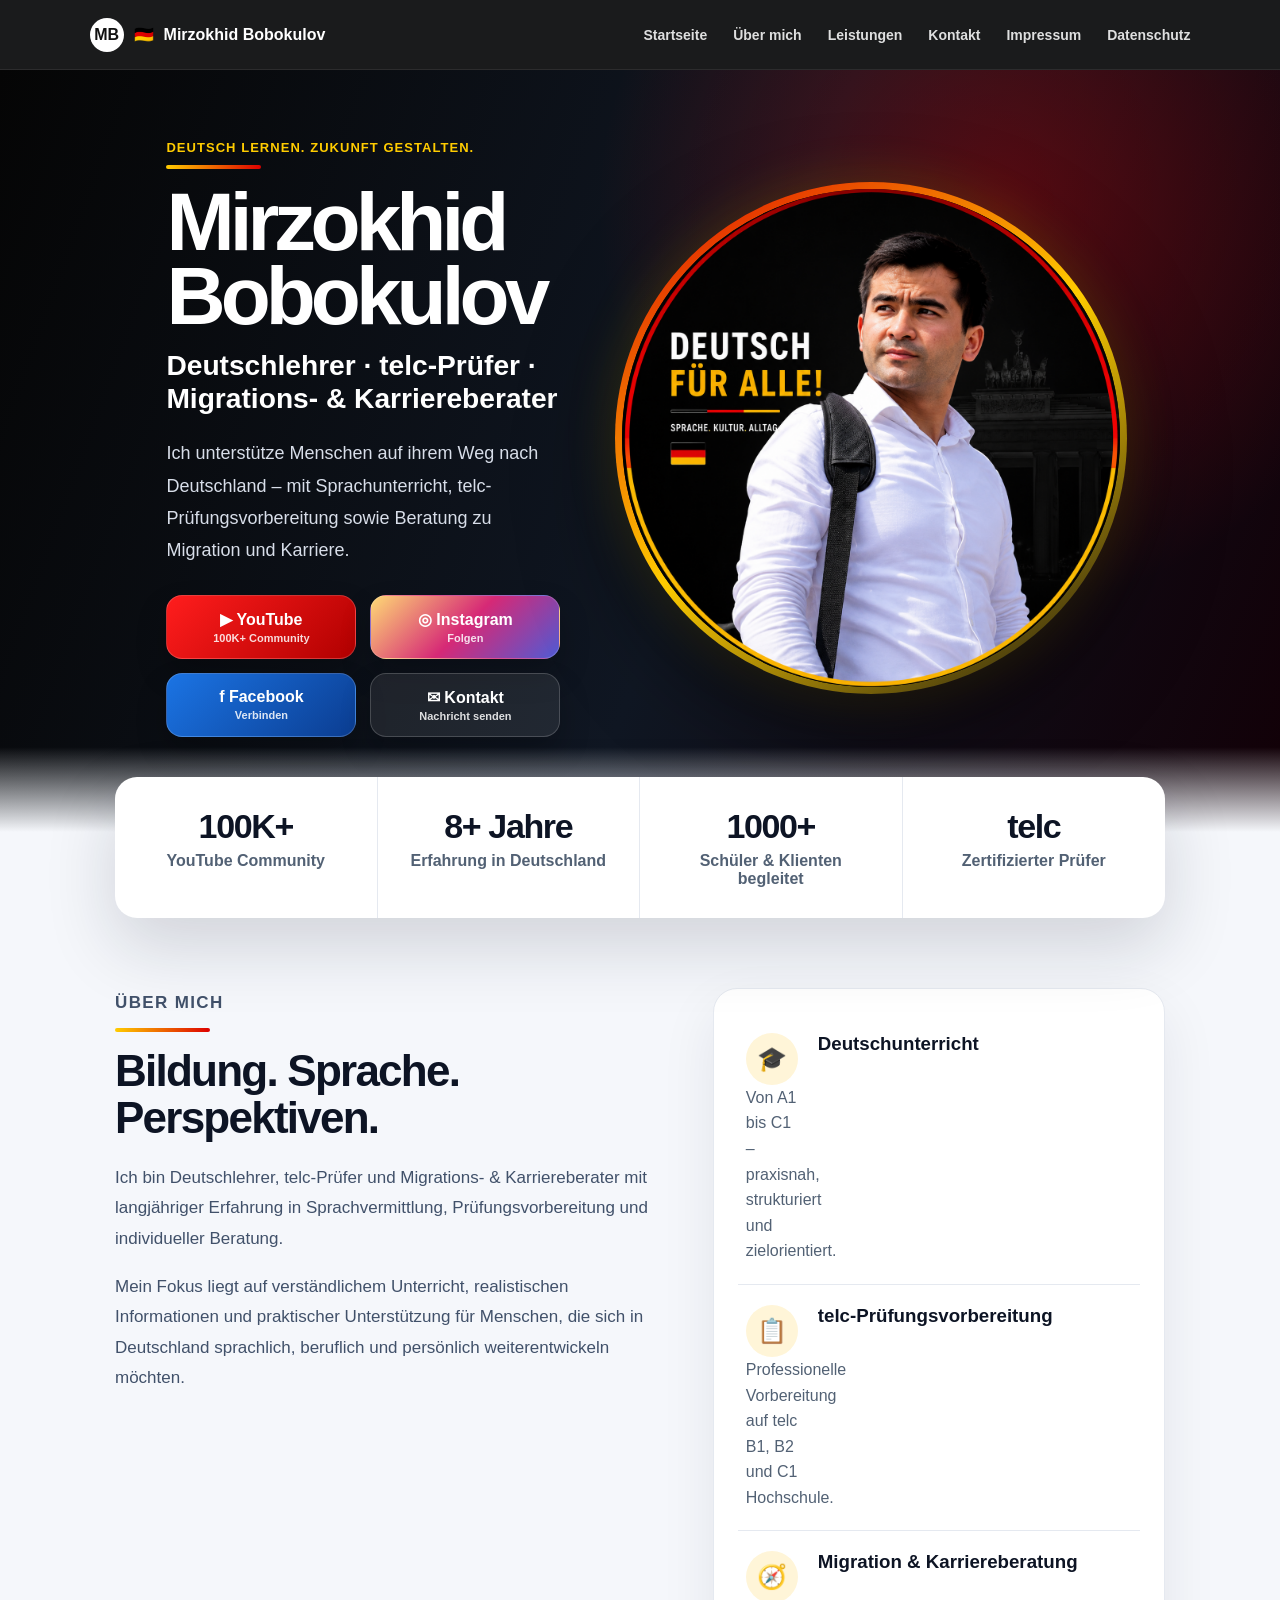
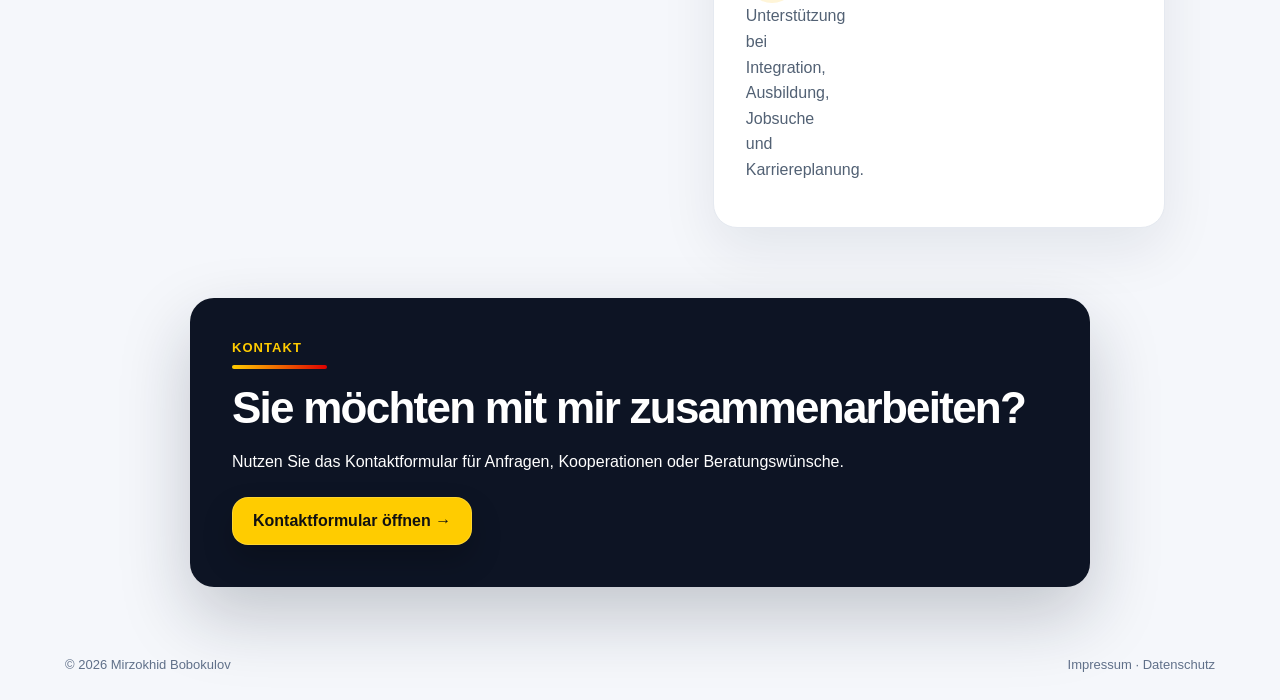
==== index.html @ 1d3a0fb0 "Add files via upload" ====
<!doctype html>
<html lang="de">
<head>
  <meta charset="utf-8" />
  <meta name="viewport" content="width=device-width, initial-scale=1" />
  <title>Mirzokhid Bobokulov – Deutschlehrer & telc-Prüfer</title>
  <meta name="description" content="Offizielle Website von Mirzokhid Bobokulov – Deutschlehrer, telc-Prüfer sowie Migrations- und Karriereberater in Deutschland." />
  <link rel="stylesheet" href="style.css" />
</head>
<body>
<header class="topbar">
  <a class="brand" href="index.html"><span class="logo">MB</span><span>🇩🇪</span><strong>Mirzokhid Bobokulov</strong></a>
  <nav>
    <a href="#start">Startseite</a>
    <a href="#ueber">Über mich</a>
    <a href="#leistungen">Leistungen</a>
    <a href="kontakt.html">Kontakt</a>
    <a href="impressum.html">Impressum</a>
    <a href="datenschutz.html">Datenschutz</a>
  </nav>
</header>

<main id="start">
  <section class="hero">
    <div class="hero-content">
      <p class="eyebrow">Deutsch lernen. Zukunft gestalten.</p>
      <h1>Mirzokhid<br>Bobokulov</h1>
      <h2>Deutschlehrer · telc-Prüfer · Migrations- & Karriereberater</h2>
      <p class="lead">Ich unterstütze Menschen auf ihrem Weg nach Deutschland – mit Sprachunterricht, telc-Prüfungsvorbereitung sowie Beratung zu Migration und Karriere.</p>
      <div class="buttons">
        <a class="btn youtube" href="https://www.youtube.com/@mirzo_in_germany" target="_blank" rel="noopener">▶ YouTube <small>100K+ Community</small></a>
        <a class="btn instagram" href="https://www.instagram.com/mirzokhid.bobokulov/" target="_blank" rel="noopener">◎ Instagram <small>Folgen</small></a>
        <a class="btn facebook" href="https://www.facebook.com/profile.php?id=100007297997947" target="_blank" rel="noopener">f Facebook <small>Verbinden</small></a>
        <a class="btn contact" href="kontakt.html">✉ Kontakt <small>Nachricht senden</small></a>
      </div>
    </div>
    <div class="hero-visual" aria-label="Profilbild von Mirzokhid Bobokulov">
      <img src="profile.png" alt="Mirzokhid Bobokulov" />
    </div>
  </section>

  <section class="stats" aria-label="Kennzahlen">
    <div><strong>100K+</strong><span>YouTube Community</span></div>
    <div><strong>8+ Jahre</strong><span>Erfahrung in Deutschland</span></div>
    <div><strong>1000+</strong><span>Schüler & Klienten begleitet</span></div>
    <div><strong>telc</strong><span>Zertifizierter Prüfer</span></div>
  </section>

  <section class="content-grid" id="ueber">
    <div class="section-text">
      <p class="eyebrow light">Über mich</p>
      <h2>Bildung. Sprache. Perspektiven.</h2>
      <p>Ich bin Deutschlehrer, telc-Prüfer und Migrations- & Karriereberater mit langjähriger Erfahrung in Sprachvermittlung, Prüfungsvorbereitung und individueller Beratung.</p>
      <p>Mein Fokus liegt auf verständlichem Unterricht, realistischen Informationen und praktischer Unterstützung für Menschen, die sich in Deutschland sprachlich, beruflich und persönlich weiterentwickeln möchten.</p>
    </div>
    <div class="cards" id="leistungen">
      <article class="card"><span>🎓</span><h3>Deutschunterricht</h3><p>Von A1 bis C1 – praxisnah, strukturiert und zielorientiert.</p></article>
      <article class="card"><span>📋</span><h3>telc-Prüfungsvorbereitung</h3><p>Professionelle Vorbereitung auf telc B1, B2 und C1 Hochschule.</p></article>
      <article class="card"><span>🧭</span><h3>Migration & Karriereberatung</h3><p>Unterstützung bei Integration, Ausbildung, Jobsuche und Karriereplanung.</p></article>
    </div>
  </section>

  <section class="cta">
    <p class="eyebrow">Kontakt</p>
    <h2>Sie möchten mit mir zusammenarbeiten?</h2>
    <p>Nutzen Sie das Kontaktformular für Anfragen, Kooperationen oder Beratungswünsche.</p>
    <a class="btn gold" href="kontakt.html">Kontaktformular öffnen →</a>
  </section>
</main>

<footer>
  <span>© 2026 Mirzokhid Bobokulov</span>
  <span><a href="impressum.html">Impressum</a> · <a href="datenschutz.html">Datenschutz</a></span>
</footer>
</body>
</html>
---- style.css ----
:root{--dark:#070809;--ink:#0d1424;--muted:#607089;--white:#fff;--gold:#ffcc00;--red:#dd0000;--blue:#1458d4;--card:#ffffff;--line:#e5e9f0}*{box-sizing:border-box}html{scroll-behavior:smooth}body{margin:0;font-family:Inter,Arial,Helvetica,sans-serif;background:#f5f7fb;color:var(--ink)}a{text-decoration:none;color:inherit}.topbar{position:sticky;top:0;z-index:20;height:70px;background:rgba(7,8,9,.92);backdrop-filter:blur(14px);border-bottom:1px solid rgba(255,255,255,.08);display:flex;align-items:center;justify-content:space-between;padding:0 7vw;color:#fff}.brand{display:flex;align-items:center;gap:10px}.logo{width:34px;height:34px;border-radius:50%;display:grid;place-items:center;background:#fff;color:#111;font-weight:900}nav{display:flex;gap:26px;font-size:14px;font-weight:700}nav a{opacity:.86}nav a:hover{color:var(--gold);opacity:1}.hero{min-height:650px;display:grid;grid-template-columns:1fr 1fr;align-items:center;gap:55px;padding:70px 13vw 95px;color:#fff;background:radial-gradient(circle at 78% 18%,rgba(221,0,0,.35),transparent 34%),linear-gradient(110deg,#050505 0%,#101723 55%,#120007 100%);position:relative;overflow:hidden}.hero:after{content:"";position:absolute;inset:auto 0 0 0;height:85px;background:linear-gradient(to bottom,transparent,rgba(245,247,251,1));pointer-events:none}.eyebrow{color:var(--gold);text-transform:uppercase;font-weight:900;letter-spacing:.08em;font-size:13px;margin:0 0 16px}.eyebrow:after{content:"";display:block;width:95px;height:4px;background:linear-gradient(90deg,var(--gold),var(--red));border-radius:4px;margin-top:10px}.hero h1{font-size:clamp(48px,6.4vw,96px);line-height:.9;margin:0 0 18px;letter-spacing:-.06em}.hero h2{font-size:clamp(22px,2.2vw,34px);line-height:1.15;margin:0 0 22px}.lead{font-size:18px;line-height:1.8;color:#d8dee9;max-width:720px}.buttons{display:grid;grid-template-columns:repeat(2,minmax(190px,1fr));gap:14px;margin-top:28px;max-width:650px}.btn{display:flex;flex-direction:column;gap:3px;align-items:center;justify-content:center;min-height:64px;border-radius:16px;font-weight:900;color:#fff;border:1px solid rgba(255,255,255,.18);box-shadow:0 15px 30px rgba(0,0,0,.22);transition:.25s}.btn small{font-size:11px;font-weight:700;opacity:.85}.btn:hover{transform:translateY(-3px)}.youtube{background:linear-gradient(135deg,#ff1d1d,#b10000)}.instagram{background:linear-gradient(135deg,#feda75,#d62976,#4f5bd5)}.facebook{background:linear-gradient(135deg,#1b74e4,#0b3d91)}.contact{background:rgba(255,255,255,.08)}.hero-visual{display:flex;justify-content:center}.hero-visual img{width:min(520px,40vw);aspect-ratio:1/1;object-fit:cover;border-radius:50%;border:7px solid transparent;background:linear-gradient(#111,#111) padding-box,linear-gradient(145deg,#dd0000,#ffcc00,#111) border-box;box-shadow:0 35px 90px rgba(0,0,0,.5),0 0 50px rgba(255,204,0,.2);transition:.35s}.hero-visual img:hover{transform:scale(1.025)}.stats{width:min(1050px,86vw);margin:-55px auto 70px;background:#fff;border-radius:22px;box-shadow:0 28px 70px rgba(18,27,45,.16);display:grid;grid-template-columns:repeat(4,1fr);position:relative;z-index:3;overflow:hidden}.stats div{padding:30px;text-align:center;border-right:1px solid var(--line)}.stats div:last-child{border-right:0}.stats strong{display:block;font-size:34px;letter-spacing:-.04em}.stats span{display:block;color:#526174;font-weight:700;margin-top:6px}.content-grid{width:min(1050px,86vw);margin:0 auto 70px;display:grid;grid-template-columns:1.1fr .9fr;gap:45px;align-items:start}.section-text h2,.cta h2{font-size:44px;line-height:1.05;letter-spacing:-.04em;margin:0 0 22px}.section-text p{font-size:17px;line-height:1.8;color:#41516a}.light{color:#d69a00}.cards{background:#fff;border:1px solid var(--line);border-radius:24px;padding:24px;box-shadow:0 22px 55px rgba(18,27,45,.08)}.card{display:grid;grid-template-columns:54px 1fr;column-gap:18px;padding:20px 8px;border-bottom:1px solid var(--line)}.card:last-child{border-bottom:0}.card span{width:52px;height:52px;background:#fff5d8;border-radius:50%;display:grid;place-items:center;font-size:24px}.card h3{margin:0 0 8px}.card p{margin:0;color:#526174;line-height:1.6}.cta{width:min(900px,86vw);margin:0 auto 70px;background:#0d1424;color:#fff;border-radius:24px;padding:42px;box-shadow:0 30px 70px rgba(18,27,45,.22)}.gold{display:inline-flex;width:max-content;background:var(--gold);color:#111;padding:14px 20px;min-height:auto;margin-top:10px}footer{width:min(1150px,90vw);margin:60px auto 28px;display:flex;justify-content:space-between;color:#607089;font-size:13px}.page{width:min(850px,90vw);margin:55px auto;background:#fff;border-radius:22px;padding:44px;box-shadow:0 22px 60px rgba(18,27,45,.09);line-height:1.75}.page h1{font-size:44px;letter-spacing:-.04em;margin-top:0}.page h2{margin-top:34px}.page a{color:#0d4edb;font-weight:700}.form label{display:block;font-weight:900;margin:18px 0 8px}.form input,.form textarea{width:100%;border:1px solid var(--line);border-radius:14px;padding:16px;font:inherit}.form textarea{min-height:180px}.form button{margin-top:18px;border:0;border-radius:14px;padding:16px 22px;background:#0d1424;color:#fff;font-weight:900;cursor:pointer}@media(max-width:900px){.topbar{height:auto;min-height:70px;align-items:flex-start;gap:14px;flex-direction:column;padding:18px 6vw}nav{flex-wrap:wrap;gap:14px}.hero{grid-template-columns:1fr;text-align:center;padding:50px 6vw 95px}.eyebrow:after{margin-left:auto;margin-right:auto}.lead{margin:auto}.buttons{grid-template-columns:1fr;max-width:420px;margin-left:auto;margin-right:auto}.hero-visual img{width:min(420px,82vw)}.stats{grid-template-columns:1fr 1fr}.content-grid{grid-template-columns:1fr}.section-text h2,.cta h2{font-size:34px}footer{flex-direction:column;gap:12px;text-align:center}}@media(max-width:520px){.stats{grid-template-columns:1fr}.stats div{border-right:0;border-bottom:1px solid var(--line)}.page{padding:28px}.hero h1{font-size:46px}}
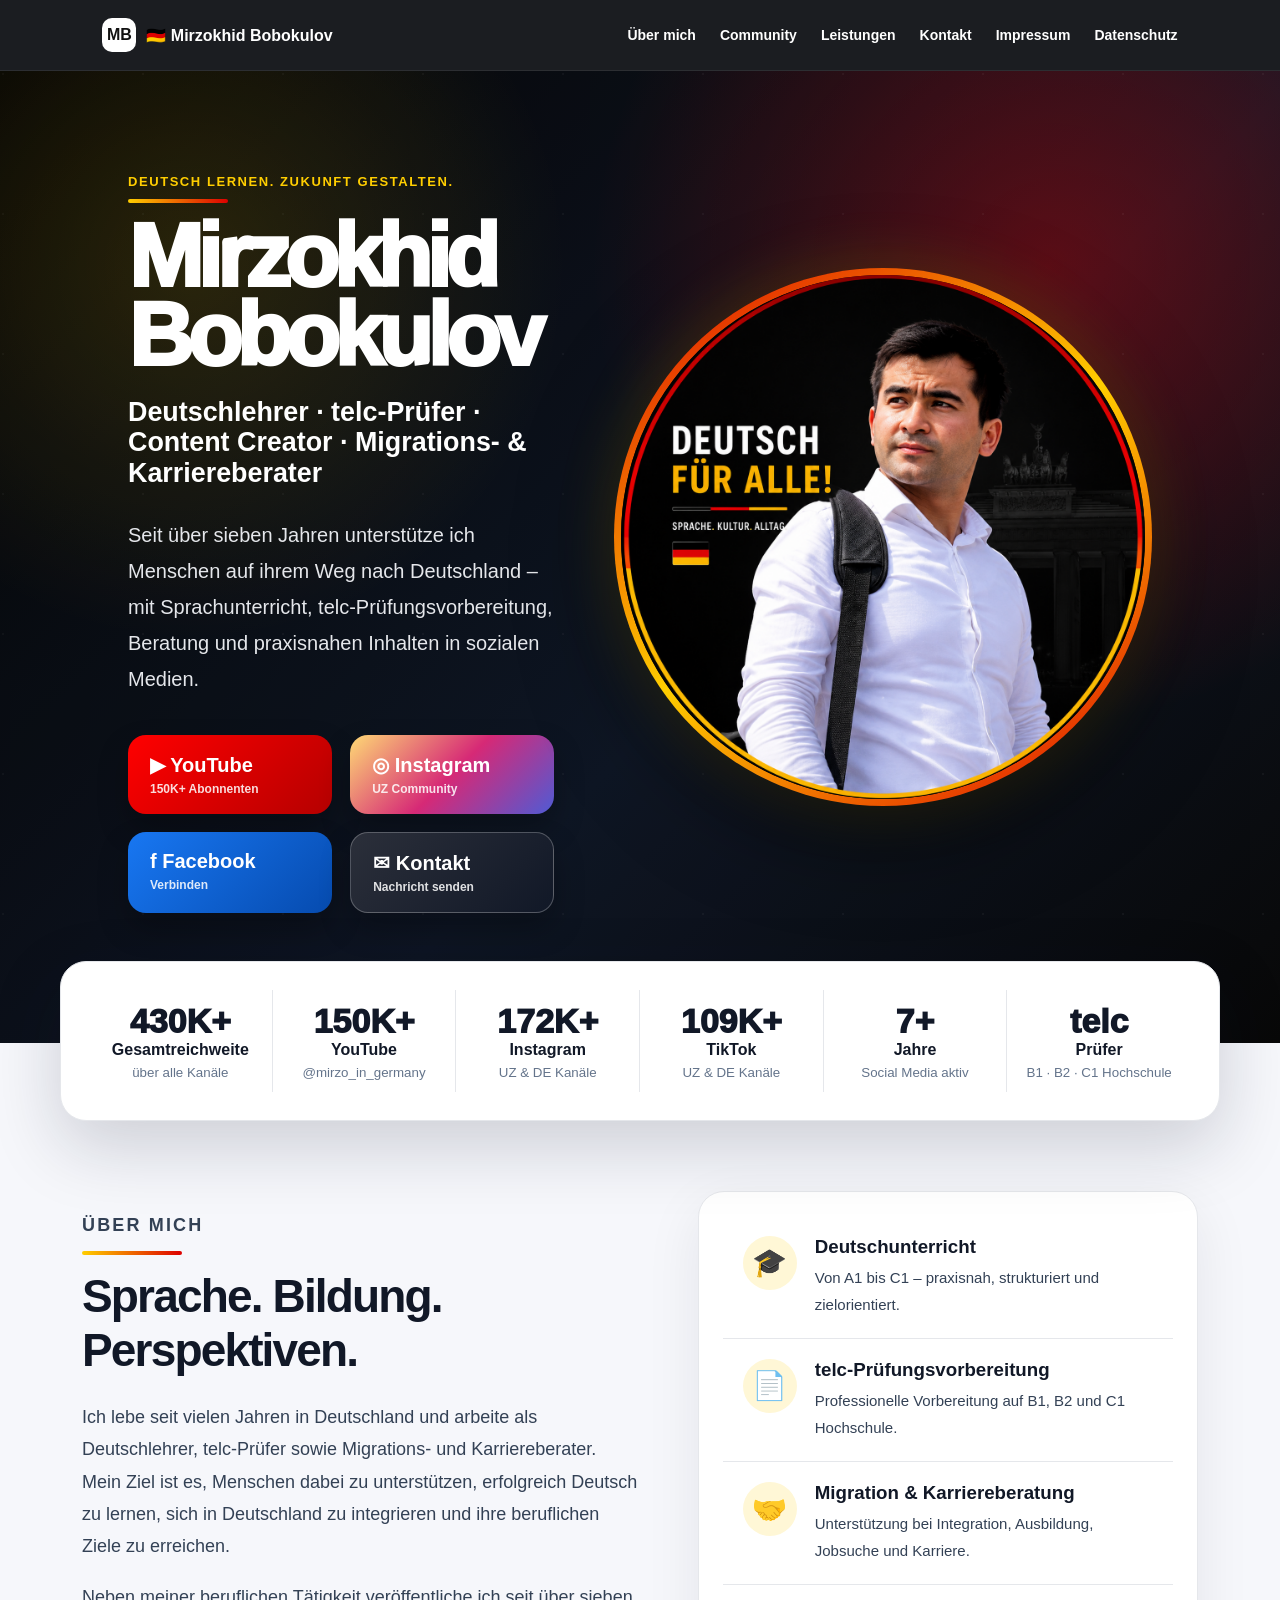
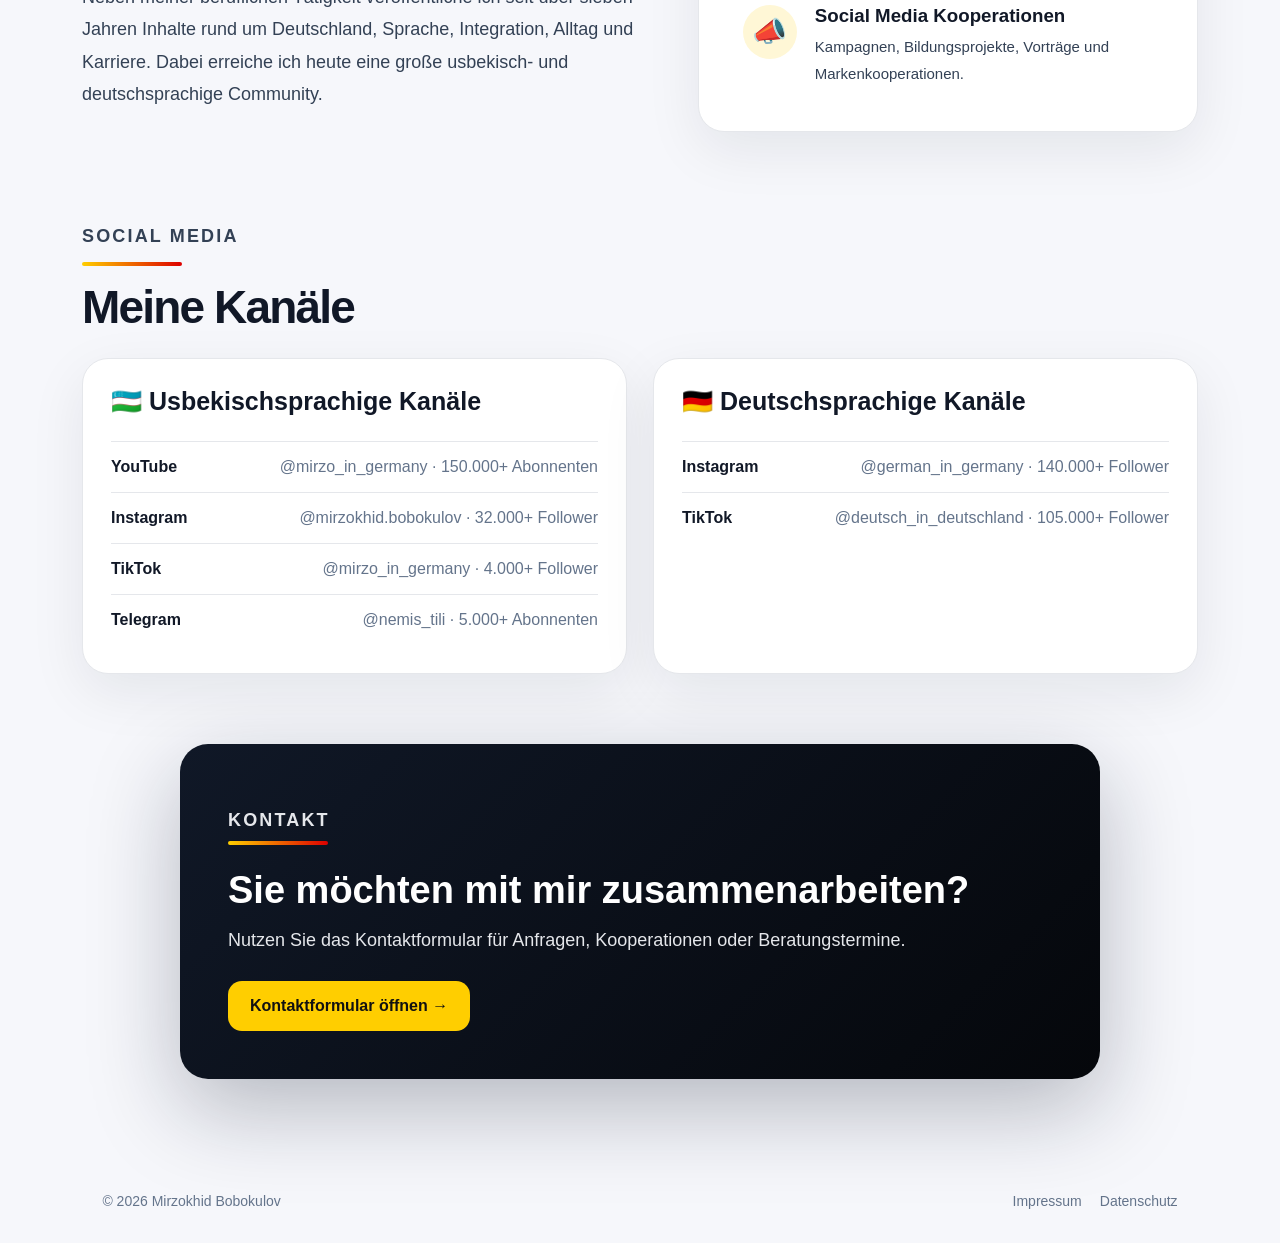
==== commit a2a1b761: "Add files via upload" ====
--- a/index.html
+++ b/index.html
@@ -1,76 +1,98 @@
-<!doctype html>
+<!DOCTYPE html>
 <html lang="de">
 <head>
-  <meta charset="utf-8" />
-  <meta name="viewport" content="width=device-width, initial-scale=1" />
-  <title>Mirzokhid Bobokulov – Deutschlehrer & telc-Prüfer</title>
-  <meta name="description" content="Offizielle Website von Mirzokhid Bobokulov – Deutschlehrer, telc-Prüfer sowie Migrations- und Karriereberater in Deutschland." />
+  <meta charset="UTF-8" />
+  <meta name="viewport" content="width=device-width, initial-scale=1.0" />
+  <meta name="description" content="Offizielle Website von Mirzokhid Bobokulov – Deutschlehrer, telc-Prüfer, Content Creator sowie Migrations- und Karriereberater in Deutschland." />
+  <title>Mirzokhid Bobokulov – Offizielle Website</title>
   <link rel="stylesheet" href="style.css" />
 </head>
 <body>
-<header class="topbar">
-  <a class="brand" href="index.html"><span class="logo">MB</span><span>🇩🇪</span><strong>Mirzokhid Bobokulov</strong></a>
-  <nav>
-    <a href="#start">Startseite</a>
-    <a href="#ueber">Über mich</a>
-    <a href="#leistungen">Leistungen</a>
-    <a href="kontakt.html">Kontakt</a>
-    <a href="impressum.html">Impressum</a>
-    <a href="datenschutz.html">Datenschutz</a>
-  </nav>
-</header>
+  <header class="site-header">
+    <a href="index.html" class="brand"><span class="logo">MB</span><span>🇩🇪 Mirzokhid Bobokulov</span></a>
+    <nav>
+      <a href="#ueber-mich">Über mich</a>
+      <a href="#community">Community</a>
+      <a href="#leistungen">Leistungen</a>
+      <a href="kontakt.html">Kontakt</a>
+      <a href="impressum.html">Impressum</a>
+      <a href="datenschutz.html">Datenschutz</a>
+    </nav>
+  </header>
 
-<main id="start">
-  <section class="hero">
-    <div class="hero-content">
-      <p class="eyebrow">Deutsch lernen. Zukunft gestalten.</p>
-      <h1>Mirzokhid<br>Bobokulov</h1>
-      <h2>Deutschlehrer · telc-Prüfer · Migrations- & Karriereberater</h2>
-      <p class="lead">Ich unterstütze Menschen auf ihrem Weg nach Deutschland – mit Sprachunterricht, telc-Prüfungsvorbereitung sowie Beratung zu Migration und Karriere.</p>
-      <div class="buttons">
-        <a class="btn youtube" href="https://www.youtube.com/@mirzo_in_germany" target="_blank" rel="noopener">▶ YouTube <small>100K+ Community</small></a>
-        <a class="btn instagram" href="https://www.instagram.com/mirzokhid.bobokulov/" target="_blank" rel="noopener">◎ Instagram <small>Folgen</small></a>
-        <a class="btn facebook" href="https://www.facebook.com/profile.php?id=100007297997947" target="_blank" rel="noopener">f Facebook <small>Verbinden</small></a>
-        <a class="btn contact" href="kontakt.html">✉ Kontakt <small>Nachricht senden</small></a>
+  <main>
+    <section class="hero">
+      <div class="hero-content">
+        <p class="eyebrow">Deutsch lernen. Zukunft gestalten.</p>
+        <h1>Mirzokhid<br>Bobokulov</h1>
+        <h2>Deutschlehrer · telc-Prüfer · Content Creator · Migrations- & Karriereberater</h2>
+        <p class="lead">Seit über sieben Jahren unterstütze ich Menschen auf ihrem Weg nach Deutschland – mit Sprachunterricht, telc-Prüfungsvorbereitung, Beratung und praxisnahen Inhalten in sozialen Medien.</p>
+        <div class="hero-actions">
+          <a class="btn youtube" href="https://www.youtube.com/@mirzo_in_germany" target="_blank" rel="noopener">▶ YouTube <small>150K+ Abonnenten</small></a>
+          <a class="btn instagram" href="https://www.instagram.com/mirzokhid.bobokulov/" target="_blank" rel="noopener">◎ Instagram <small>UZ Community</small></a>
+          <a class="btn facebook" href="https://www.facebook.com/profile.php?id=100007297997947" target="_blank" rel="noopener">f Facebook <small>Verbinden</small></a>
+          <a class="btn contact" href="kontakt.html">✉ Kontakt <small>Nachricht senden</small></a>
+        </div>
       </div>
-    </div>
-    <div class="hero-visual" aria-label="Profilbild von Mirzokhid Bobokulov">
-      <img src="profile.png" alt="Mirzokhid Bobokulov" />
-    </div>
-  </section>
+      <div class="hero-image-wrap">
+        <img src="profile.png" alt="Mirzokhid Bobokulov" class="hero-image" />
+      </div>
+    </section>
 
-  <section class="stats" aria-label="Kennzahlen">
-    <div><strong>100K+</strong><span>YouTube Community</span></div>
-    <div><strong>8+ Jahre</strong><span>Erfahrung in Deutschland</span></div>
-    <div><strong>1000+</strong><span>Schüler & Klienten begleitet</span></div>
-    <div><strong>telc</strong><span>Zertifizierter Prüfer</span></div>
-  </section>
+    <section class="stats" id="community">
+      <div class="stat"><strong>430K+</strong><span>Gesamtreichweite</span><small>über alle Kanäle</small></div>
+      <div class="stat"><strong>150K+</strong><span>YouTube</span><small>@mirzo_in_germany</small></div>
+      <div class="stat"><strong>172K+</strong><span>Instagram</span><small>UZ & DE Kanäle</small></div>
+      <div class="stat"><strong>109K+</strong><span>TikTok</span><small>UZ & DE Kanäle</small></div>
+      <div class="stat"><strong>7+</strong><span>Jahre</span><small>Social Media aktiv</small></div>
+      <div class="stat"><strong>telc</strong><span>Prüfer</span><small>B1 · B2 · C1 Hochschule</small></div>
+    </section>
 
-  <section class="content-grid" id="ueber">
-    <div class="section-text">
-      <p class="eyebrow light">Über mich</p>
-      <h2>Bildung. Sprache. Perspektiven.</h2>
-      <p>Ich bin Deutschlehrer, telc-Prüfer und Migrations- & Karriereberater mit langjähriger Erfahrung in Sprachvermittlung, Prüfungsvorbereitung und individueller Beratung.</p>
-      <p>Mein Fokus liegt auf verständlichem Unterricht, realistischen Informationen und praktischer Unterstützung für Menschen, die sich in Deutschland sprachlich, beruflich und persönlich weiterentwickeln möchten.</p>
-    </div>
-    <div class="cards" id="leistungen">
-      <article class="card"><span>🎓</span><h3>Deutschunterricht</h3><p>Von A1 bis C1 – praxisnah, strukturiert und zielorientiert.</p></article>
-      <article class="card"><span>📋</span><h3>telc-Prüfungsvorbereitung</h3><p>Professionelle Vorbereitung auf telc B1, B2 und C1 Hochschule.</p></article>
-      <article class="card"><span>🧭</span><h3>Migration & Karriereberatung</h3><p>Unterstützung bei Integration, Ausbildung, Jobsuche und Karriereplanung.</p></article>
-    </div>
-  </section>
+    <section class="section two-col" id="ueber-mich">
+      <div>
+        <p class="section-label">Über mich</p>
+        <h2>Sprache. Bildung. Perspektiven.</h2>
+        <p>Ich lebe seit vielen Jahren in Deutschland und arbeite als Deutschlehrer, telc-Prüfer sowie Migrations- und Karriereberater. Mein Ziel ist es, Menschen dabei zu unterstützen, erfolgreich Deutsch zu lernen, sich in Deutschland zu integrieren und ihre beruflichen Ziele zu erreichen.</p>
+        <p>Neben meiner beruflichen Tätigkeit veröffentliche ich seit über sieben Jahren Inhalte rund um Deutschland, Sprache, Integration, Alltag und Karriere. Dabei erreiche ich heute eine große usbekisch- und deutschsprachige Community.</p>
+      </div>
+      <div class="card-list" id="leistungen">
+        <div class="mini-card"><span>🎓</span><div><h3>Deutschunterricht</h3><p>Von A1 bis C1 – praxisnah, strukturiert und zielorientiert.</p></div></div>
+        <div class="mini-card"><span>📄</span><div><h3>telc-Prüfungsvorbereitung</h3><p>Professionelle Vorbereitung auf B1, B2 und C1 Hochschule.</p></div></div>
+        <div class="mini-card"><span>🤝</span><div><h3>Migration & Karriereberatung</h3><p>Unterstützung bei Integration, Ausbildung, Jobsuche und Karriere.</p></div></div>
+        <div class="mini-card"><span>📣</span><div><h3>Social Media Kooperationen</h3><p>Kampagnen, Bildungsprojekte, Vorträge und Markenkooperationen.</p></div></div>
+      </div>
+    </section>
 
-  <section class="cta">
-    <p class="eyebrow">Kontakt</p>
-    <h2>Sie möchten mit mir zusammenarbeiten?</h2>
-    <p>Nutzen Sie das Kontaktformular für Anfragen, Kooperationen oder Beratungswünsche.</p>
-    <a class="btn gold" href="kontakt.html">Kontaktformular öffnen →</a>
-  </section>
-</main>
+    <section class="section">
+      <p class="section-label">Social Media</p>
+      <h2>Meine Kanäle</h2>
+      <div class="channels">
+        <div class="channel-card">
+          <h3>🇺🇿 Usbekischsprachige Kanäle</h3>
+          <a href="https://www.youtube.com/@mirzo_in_germany" target="_blank" rel="noopener"><b>YouTube</b><span>@mirzo_in_germany · 150.000+ Abonnenten</span></a>
+          <a href="https://www.instagram.com/mirzokhid.bobokulov/" target="_blank" rel="noopener"><b>Instagram</b><span>@mirzokhid.bobokulov · 32.000+ Follower</span></a>
+          <a href="https://www.tiktok.com/@mirzo_in_germany" target="_blank" rel="noopener"><b>TikTok</b><span>@mirzo_in_germany · 4.000+ Follower</span></a>
+          <a href="https://t.me/nemis_tili" target="_blank" rel="noopener"><b>Telegram</b><span>@nemis_tili · 5.000+ Abonnenten</span></a>
+        </div>
+        <div class="channel-card">
+          <h3>🇩🇪 Deutschsprachige Kanäle</h3>
+          <a href="https://www.instagram.com/german_in_germany/" target="_blank" rel="noopener"><b>Instagram</b><span>@german_in_germany · 140.000+ Follower</span></a>
+          <a href="https://www.tiktok.com/@deutsch_in_deutschland" target="_blank" rel="noopener"><b>TikTok</b><span>@deutsch_in_deutschland · 105.000+ Follower</span></a>
+        </div>
+      </div>
+    </section>
 
-<footer>
-  <span>© 2026 Mirzokhid Bobokulov</span>
-  <span><a href="impressum.html">Impressum</a> · <a href="datenschutz.html">Datenschutz</a></span>
-</footer>
+    <section class="cta">
+      <p class="section-label">Kontakt</p>
+      <h2>Sie möchten mit mir zusammenarbeiten?</h2>
+      <p>Nutzen Sie das Kontaktformular für Anfragen, Kooperationen oder Beratungstermine.</p>
+      <a href="kontakt.html" class="cta-button">Kontaktformular öffnen →</a>
+    </section>
+  </main>
+
+  <footer>
+    <span>© 2026 Mirzokhid Bobokulov</span>
+    <div><a href="impressum.html">Impressum</a><a href="datenschutz.html">Datenschutz</a></div>
+  </footer>
 </body>
 </html>
--- a/style.css
+++ b/style.css
@@ -1 +1 @@
-:root{--dark:#070809;--ink:#0d1424;--muted:#607089;--white:#fff;--gold:#ffcc00;--red:#dd0000;--blue:#1458d4;--card:#ffffff;--line:#e5e9f0}*{box-sizing:border-box}html{scroll-behavior:smooth}body{margin:0;font-family:Inter,Arial,Helvetica,sans-serif;background:#f5f7fb;color:var(--ink)}a{text-decoration:none;color:inherit}.topbar{position:sticky;top:0;z-index:20;height:70px;background:rgba(7,8,9,.92);backdrop-filter:blur(14px);border-bottom:1px solid rgba(255,255,255,.08);display:flex;align-items:center;justify-content:space-between;padding:0 7vw;color:#fff}.brand{display:flex;align-items:center;gap:10px}.logo{width:34px;height:34px;border-radius:50%;display:grid;place-items:center;background:#fff;color:#111;font-weight:900}nav{display:flex;gap:26px;font-size:14px;font-weight:700}nav a{opacity:.86}nav a:hover{color:var(--gold);opacity:1}.hero{min-height:650px;display:grid;grid-template-columns:1fr 1fr;align-items:center;gap:55px;padding:70px 13vw 95px;color:#fff;background:radial-gradient(circle at 78% 18%,rgba(221,0,0,.35),transparent 34%),linear-gradient(110deg,#050505 0%,#101723 55%,#120007 100%);position:relative;overflow:hidden}.hero:after{content:"";position:absolute;inset:auto 0 0 0;height:85px;background:linear-gradient(to bottom,transparent,rgba(245,247,251,1));pointer-events:none}.eyebrow{color:var(--gold);text-transform:uppercase;font-weight:900;letter-spacing:.08em;font-size:13px;margin:0 0 16px}.eyebrow:after{content:"";display:block;width:95px;height:4px;background:linear-gradient(90deg,var(--gold),var(--red));border-radius:4px;margin-top:10px}.hero h1{font-size:clamp(48px,6.4vw,96px);line-height:.9;margin:0 0 18px;letter-spacing:-.06em}.hero h2{font-size:clamp(22px,2.2vw,34px);line-height:1.15;margin:0 0 22px}.lead{font-size:18px;line-height:1.8;color:#d8dee9;max-width:720px}.buttons{display:grid;grid-template-columns:repeat(2,minmax(190px,1fr));gap:14px;margin-top:28px;max-width:650px}.btn{display:flex;flex-direction:column;gap:3px;align-items:center;justify-content:center;min-height:64px;border-radius:16px;font-weight:900;color:#fff;border:1px solid rgba(255,255,255,.18);box-shadow:0 15px 30px rgba(0,0,0,.22);transition:.25s}.btn small{font-size:11px;font-weight:700;opacity:.85}.btn:hover{transform:translateY(-3px)}.youtube{background:linear-gradient(135deg,#ff1d1d,#b10000)}.instagram{background:linear-gradient(135deg,#feda75,#d62976,#4f5bd5)}.facebook{background:linear-gradient(135deg,#1b74e4,#0b3d91)}.contact{background:rgba(255,255,255,.08)}.hero-visual{display:flex;justify-content:center}.hero-visual img{width:min(520px,40vw);aspect-ratio:1/1;object-fit:cover;border-radius:50%;border:7px solid transparent;background:linear-gradient(#111,#111) padding-box,linear-gradient(145deg,#dd0000,#ffcc00,#111) border-box;box-shadow:0 35px 90px rgba(0,0,0,.5),0 0 50px rgba(255,204,0,.2);transition:.35s}.hero-visual img:hover{transform:scale(1.025)}.stats{width:min(1050px,86vw);margin:-55px auto 70px;background:#fff;border-radius:22px;box-shadow:0 28px 70px rgba(18,27,45,.16);display:grid;grid-template-columns:repeat(4,1fr);position:relative;z-index:3;overflow:hidden}.stats div{padding:30px;text-align:center;border-right:1px solid var(--line)}.stats div:last-child{border-right:0}.stats strong{display:block;font-size:34px;letter-spacing:-.04em}.stats span{display:block;color:#526174;font-weight:700;margin-top:6px}.content-grid{width:min(1050px,86vw);margin:0 auto 70px;display:grid;grid-template-columns:1.1fr .9fr;gap:45px;align-items:start}.section-text h2,.cta h2{font-size:44px;line-height:1.05;letter-spacing:-.04em;margin:0 0 22px}.section-text p{font-size:17px;line-height:1.8;color:#41516a}.light{color:#d69a00}.cards{background:#fff;border:1px solid var(--line);border-radius:24px;padding:24px;box-shadow:0 22px 55px rgba(18,27,45,.08)}.card{display:grid;grid-template-columns:54px 1fr;column-gap:18px;padding:20px 8px;border-bottom:1px solid var(--line)}.card:last-child{border-bottom:0}.card span{width:52px;height:52px;background:#fff5d8;border-radius:50%;display:grid;place-items:center;font-size:24px}.card h3{margin:0 0 8px}.card p{margin:0;color:#526174;line-height:1.6}.cta{width:min(900px,86vw);margin:0 auto 70px;background:#0d1424;color:#fff;border-radius:24px;padding:42px;box-shadow:0 30px 70px rgba(18,27,45,.22)}.gold{display:inline-flex;width:max-content;background:var(--gold);color:#111;padding:14px 20px;min-height:auto;margin-top:10px}footer{width:min(1150px,90vw);margin:60px auto 28px;display:flex;justify-content:space-between;color:#607089;font-size:13px}.page{width:min(850px,90vw);margin:55px auto;background:#fff;border-radius:22px;padding:44px;box-shadow:0 22px 60px rgba(18,27,45,.09);line-height:1.75}.page h1{font-size:44px;letter-spacing:-.04em;margin-top:0}.page h2{margin-top:34px}.page a{color:#0d4edb;font-weight:700}.form label{display:block;font-weight:900;margin:18px 0 8px}.form input,.form textarea{width:100%;border:1px solid var(--line);border-radius:14px;padding:16px;font:inherit}.form textarea{min-height:180px}.form button{margin-top:18px;border:0;border-radius:14px;padding:16px 22px;background:#0d1424;color:#fff;font-weight:900;cursor:pointer}@media(max-width:900px){.topbar{height:auto;min-height:70px;align-items:flex-start;gap:14px;flex-direction:column;padding:18px 6vw}nav{flex-wrap:wrap;gap:14px}.hero{grid-template-columns:1fr;text-align:center;padding:50px 6vw 95px}.eyebrow:after{margin-left:auto;margin-right:auto}.lead{margin:auto}.buttons{grid-template-columns:1fr;max-width:420px;margin-left:auto;margin-right:auto}.hero-visual img{width:min(420px,82vw)}.stats{grid-template-columns:1fr 1fr}.content-grid{grid-template-columns:1fr}.section-text h2,.cta h2{font-size:34px}footer{flex-direction:column;gap:12px;text-align:center}}@media(max-width:520px){.stats{grid-template-columns:1fr}.stats div{border-right:0;border-bottom:1px solid var(--line)}.page{padding:28px}.hero h1{font-size:46px}}
+:root{--dark:#080a0f;--navy:#101827;--text:#111827;--muted:#64748b;--line:#e5e7eb;--gold:#ffce00;--red:#dd0000;--blue:#0b5bd3;--white:#fff}*{box-sizing:border-box}html{scroll-behavior:smooth}body{margin:0;font-family:Inter,Arial,Helvetica,sans-serif;background:#f6f7fb;color:var(--text)}a{text-decoration:none;color:inherit}.site-header{position:sticky;top:0;z-index:10;display:flex;justify-content:space-between;align-items:center;padding:18px 8%;background:rgba(8,10,15,.92);backdrop-filter:blur(14px);border-bottom:1px solid rgba(255,255,255,.08);color:#fff}.brand{display:flex;align-items:center;gap:10px;font-weight:800}.logo{display:inline-flex;align-items:center;justify-content:center;width:34px;height:34px;border-radius:10px;background:#fff;color:#111;font-weight:900}nav{display:flex;gap:24px;font-size:14px;font-weight:700}nav a:hover{color:var(--gold)}.hero{min-height:720px;display:grid;grid-template-columns:1.05fr .95fr;gap:60px;align-items:center;padding:90px 10% 130px;color:#fff;background:radial-gradient(circle at 82% 20%,rgba(221,0,0,.38),transparent 35%),radial-gradient(circle at 15% 20%,rgba(255,206,0,.16),transparent 28%),linear-gradient(135deg,#050505,#101827 58%,#080808);position:relative;overflow:hidden}.hero:before{content:"";position:absolute;inset:0;background:linear-gradient(90deg,rgba(0,0,0,.25),transparent),url('data:image/svg+xml;utf8,<svg xmlns="http://www.w3.org/2000/svg" width="140" height="140" viewBox="0 0 140 140"><circle cx="3" cy="3" r="1" fill="rgba(255,255,255,.10)"/></svg>');opacity:.55}.hero-content,.hero-image-wrap{position:relative;z-index:1}.eyebrow,.section-label{display:inline-block;text-transform:uppercase;letter-spacing:.12em;color:var(--gold);font-weight:900;font-size:13px;margin-bottom:14px}.eyebrow:after,.section-label:after{content:"";display:block;width:100px;height:4px;background:linear-gradient(90deg,var(--gold),var(--red));margin-top:10px;border-radius:4px}.hero h1{font-size:clamp(54px,7vw,112px);line-height:.88;margin:0 0 22px;font-weight:950;letter-spacing:-.065em}.hero h2{font-size:clamp(22px,2.1vw,36px);line-height:1.14;margin:0 0 28px}.lead{font-size:20px;line-height:1.8;color:#e5e7eb;max-width:730px}.hero-actions{display:grid;grid-template-columns:repeat(2,minmax(190px,1fr));gap:18px;max-width:620px;margin-top:38px}.btn{border-radius:18px;padding:18px 22px;color:#fff;font-size:20px;font-weight:900;box-shadow:0 15px 30px rgba(0,0,0,.25);transition:.25s}.btn small{display:block;font-size:12px;opacity:.86;margin-top:5px}.btn:hover{transform:translateY(-4px)}.youtube{background:linear-gradient(135deg,#ff0000,#b50000)}.instagram{background:linear-gradient(135deg,#feda75,#d62976,#4f5bd5)}.facebook{background:linear-gradient(135deg,#1877f2,#064baf)}.contact{background:linear-gradient(135deg,#2b2f3a,#111827);border:1px solid rgba(255,255,255,.25)}.hero-image-wrap{display:flex;justify-content:center}.hero-image{width:min(560px,42vw);height:min(560px,42vw);object-fit:cover;border-radius:50%;border:7px solid transparent;background:linear-gradient(#111,#111) padding-box,linear-gradient(145deg,var(--red),var(--gold),var(--red)) border-box;box-shadow:0 30px 90px rgba(0,0,0,.5),0 0 60px rgba(255,206,0,.2);transition:.45s}.hero-image:hover{transform:scale(1.035)}.stats{max-width:1160px;margin:-82px auto 70px;position:relative;z-index:2;display:grid;grid-template-columns:repeat(6,1fr);background:#fff;border-radius:26px;padding:28px;box-shadow:0 25px 70px rgba(15,23,42,.18);border:1px solid var(--line)}.stat{text-align:center;padding:12px;border-right:1px solid var(--line)}.stat:last-child{border-right:none}.stat strong{display:block;font-size:34px;font-weight:950}.stat span{font-weight:900}.stat small{display:block;color:var(--muted);margin-top:6px}.section{max-width:1160px;margin:0 auto 70px;padding:0 22px}.two-col{display:grid;grid-template-columns:1fr .9fr;gap:60px;align-items:start}.section h2{font-size:46px;letter-spacing:-.04em;margin:0 0 24px}.section p{font-size:18px;line-height:1.8;color:#334155}.card-list{background:#fff;border:1px solid var(--line);border-radius:26px;padding:24px;box-shadow:0 18px 55px rgba(15,23,42,.08)}.mini-card{display:flex;gap:18px;padding:20px;border-bottom:1px solid var(--line)}.mini-card:last-child{border-bottom:0}.mini-card span{font-size:28px;background:#fff7d6;width:54px;height:54px;border-radius:50%;display:flex;align-items:center;justify-content:center;flex:0 0 auto}.mini-card h3{margin:0 0 6px}.mini-card p{font-size:15px;margin:0}.channels{display:grid;grid-template-columns:1fr 1fr;gap:26px}.channel-card{background:#fff;border:1px solid var(--line);border-radius:26px;padding:28px;box-shadow:0 18px 55px rgba(15,23,42,.08)}.channel-card h3{font-size:25px;margin-top:0}.channel-card a{display:flex;justify-content:space-between;gap:20px;align-items:center;padding:16px 0;border-top:1px solid var(--line)}.channel-card span{color:var(--muted);text-align:right}.cta{max-width:920px;margin:40px auto 80px;padding:48px;background:linear-gradient(135deg,#101827,#05070b);color:#fff;border-radius:28px;box-shadow:0 30px 90px rgba(15,23,42,.28)}.cta h2{font-size:38px;margin:10px 0}.cta p{color:#e5e7eb;font-size:18px}.cta-button{display:inline-block;background:var(--gold);color:#111;font-weight:900;padding:16px 22px;border-radius:14px;margin-top:12px}footer{display:flex;justify-content:space-between;align-items:center;padding:34px 8%;color:#64748b;font-size:14px}footer a{margin-left:18px}.legal-page,.contact-page{max-width:900px;margin:60px auto;padding:40px 22px}.panel{background:#fff;border:1px solid var(--line);border-radius:26px;padding:34px;box-shadow:0 18px 55px rgba(15,23,42,.08)}.panel h1{font-size:42px;margin-top:0}.panel h2{margin-top:34px}.panel p,.panel li{line-height:1.8;color:#334155}.contact-form{display:grid;gap:18px;margin-top:28px}.contact-form input,.contact-form textarea{width:100%;padding:16px 18px;border:1px solid var(--line);border-radius:14px;font:inherit}.contact-form textarea{min-height:180px;resize:vertical}.contact-form button{background:#111827;color:white;border:0;border-radius:14px;padding:17px 22px;font-weight:900;font-size:16px;cursor:pointer}.back{display:inline-block;margin-top:24px;color:#0b5bd3;font-weight:800}@media(max-width:950px){.site-header{display:block;padding:16px 22px}nav{flex-wrap:wrap;margin-top:14px;gap:14px}.hero{grid-template-columns:1fr;text-align:center;padding:60px 22px 120px}.lead{margin:auto}.hero-actions{margin-left:auto;margin-right:auto}.hero-image{width:320px;height:320px}.stats{grid-template-columns:repeat(2,1fr);margin:-70px 18px 50px}.stat{border-right:0;border-bottom:1px solid var(--line)}.two-col,.channels{grid-template-columns:1fr}.channel-card a{display:block}.channel-card span{text-align:left;display:block;margin-top:6px}footer{display:block;text-align:center}footer div{margin-top:12px}}@media(max-width:560px){.hero h1{font-size:52px}.hero-actions{grid-template-columns:1fr}.hero-image{width:260px;height:260px}.stats{grid-template-columns:1fr}.section h2{font-size:34px}.cta{margin-left:18px;margin-right:18px;padding:30px}.panel{padding:24px}}
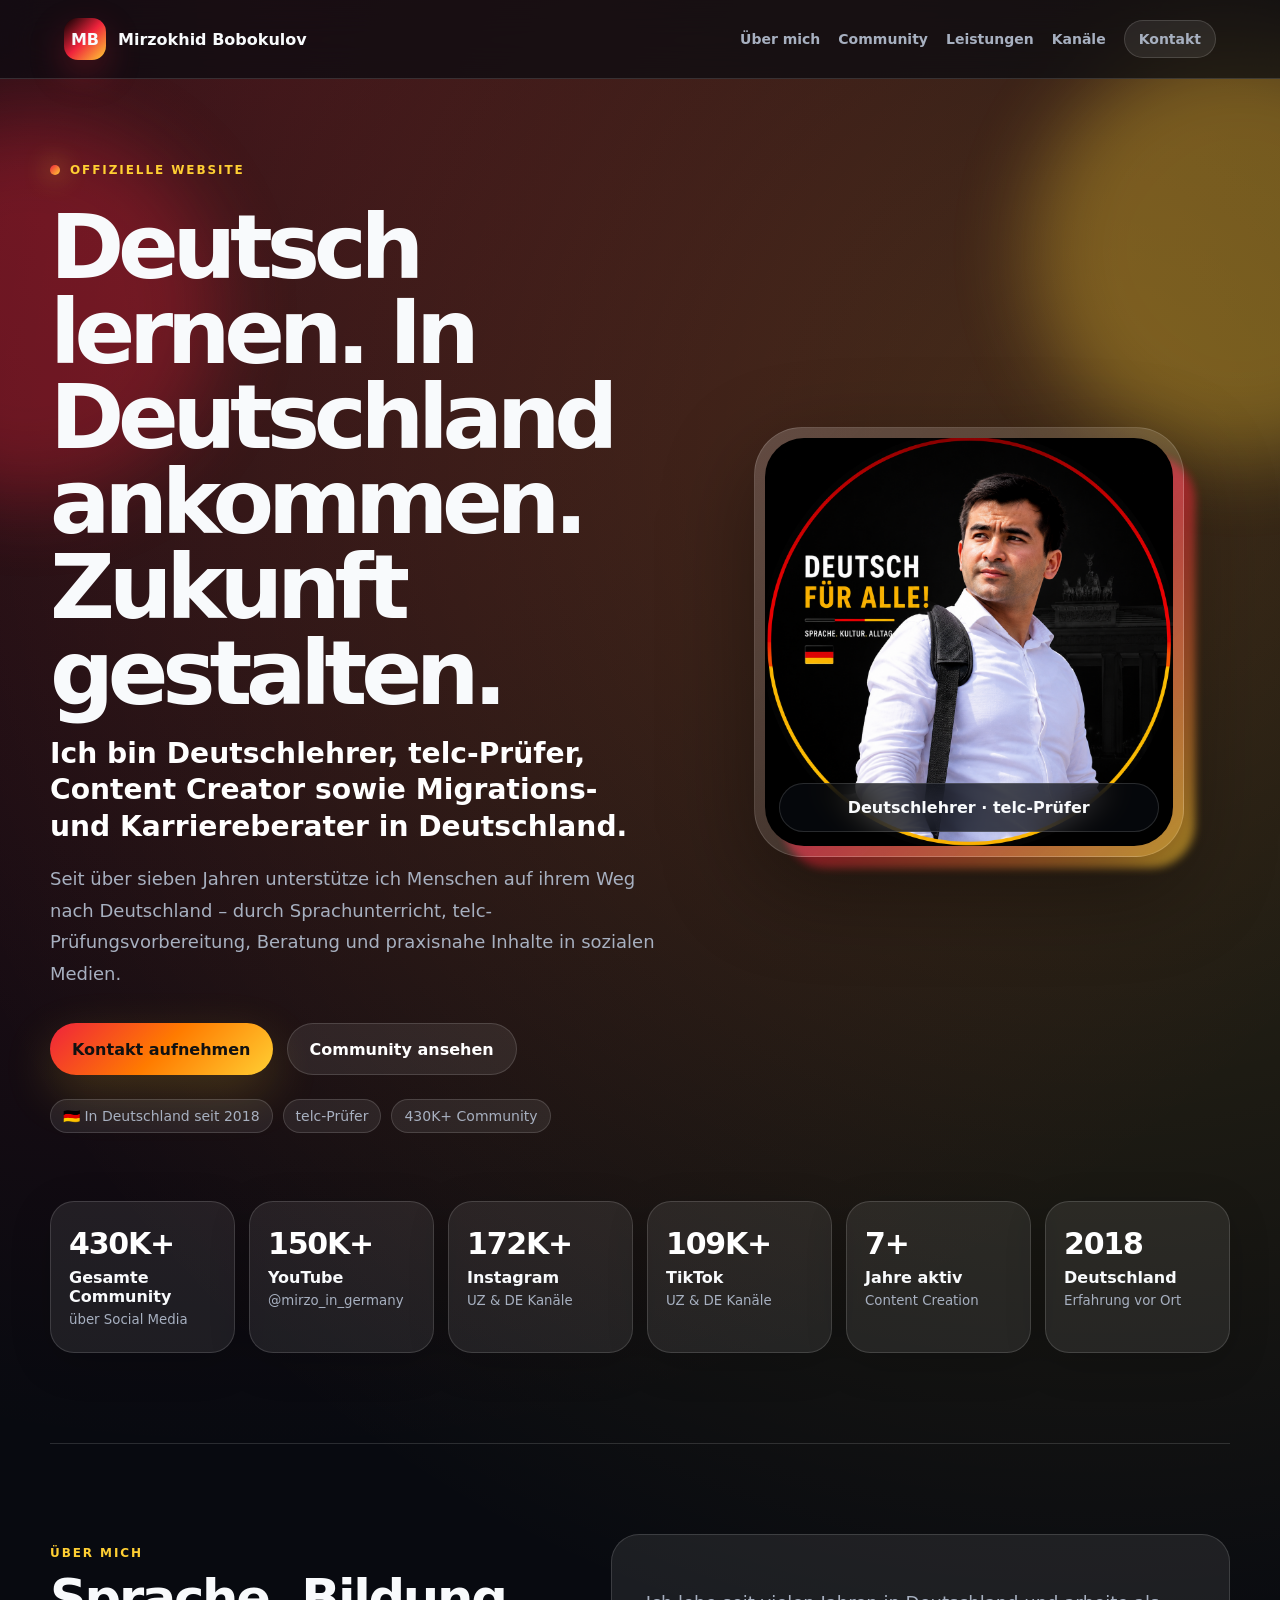
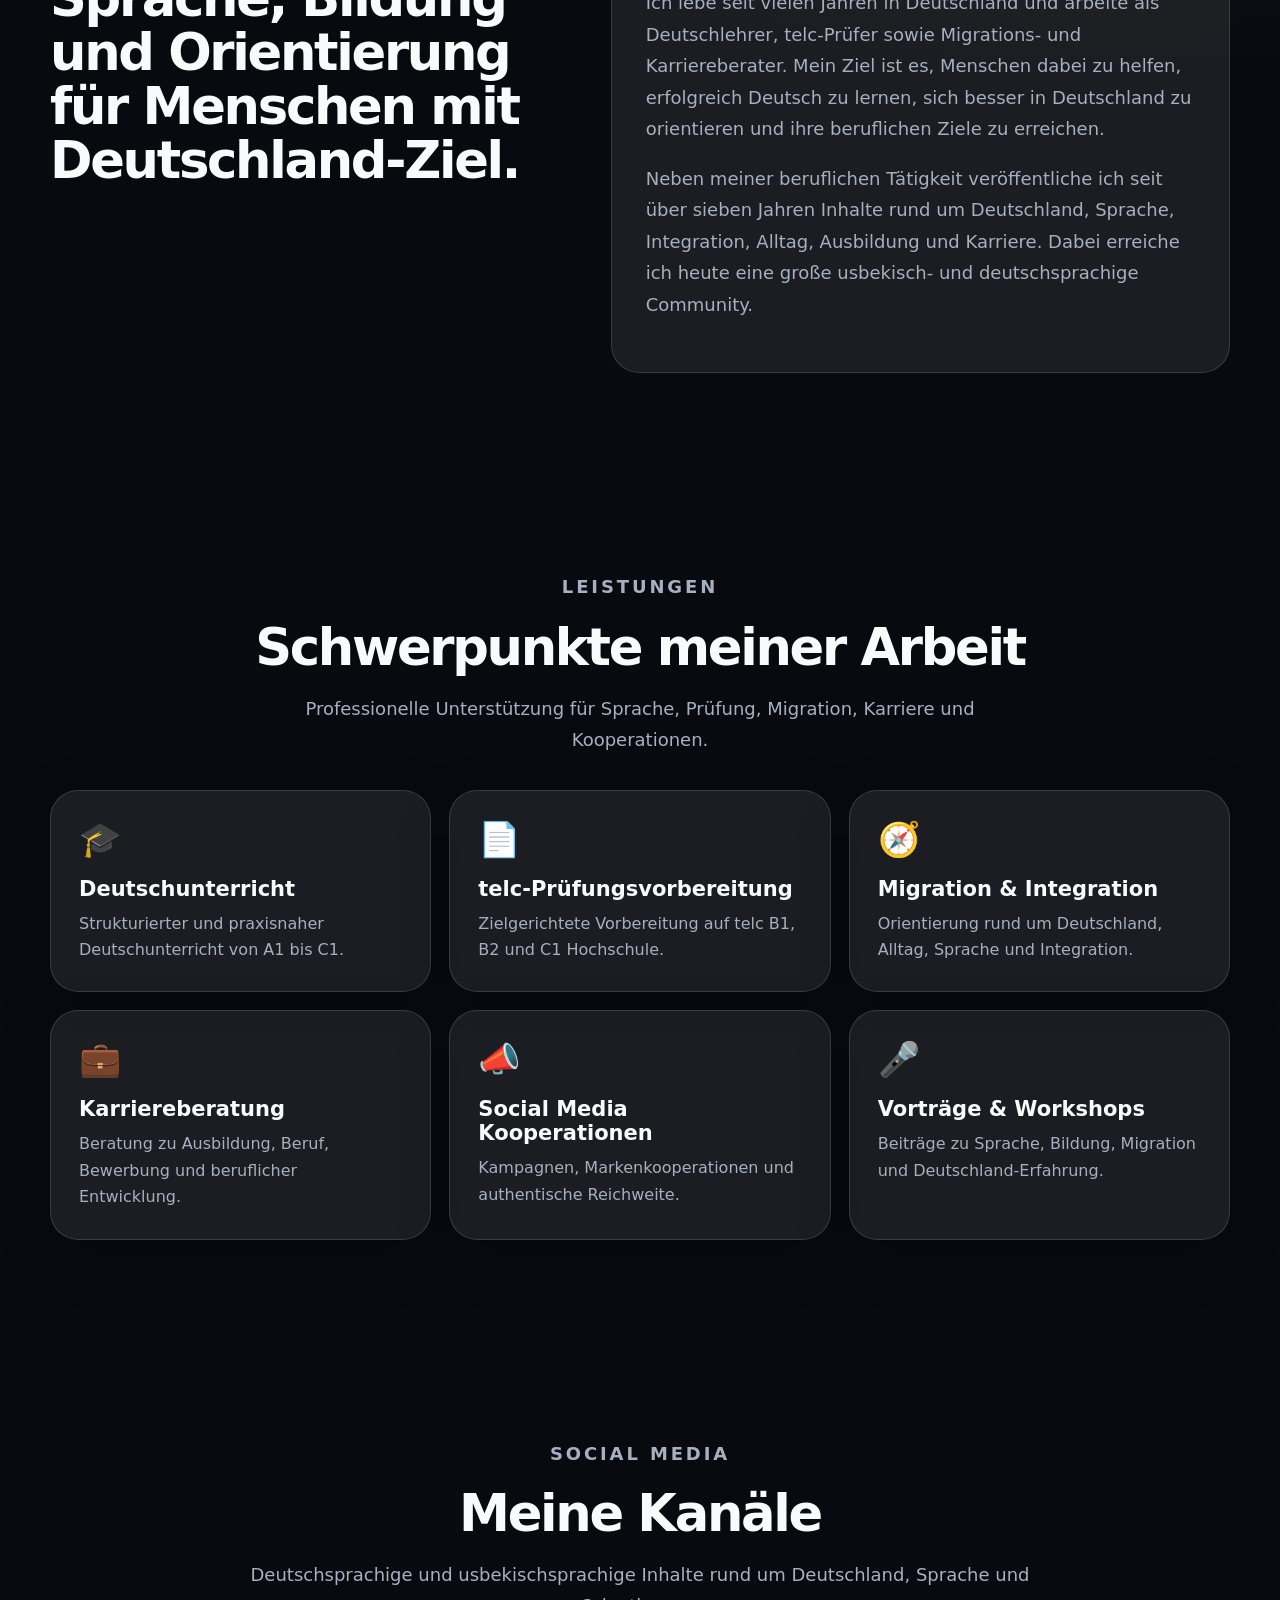
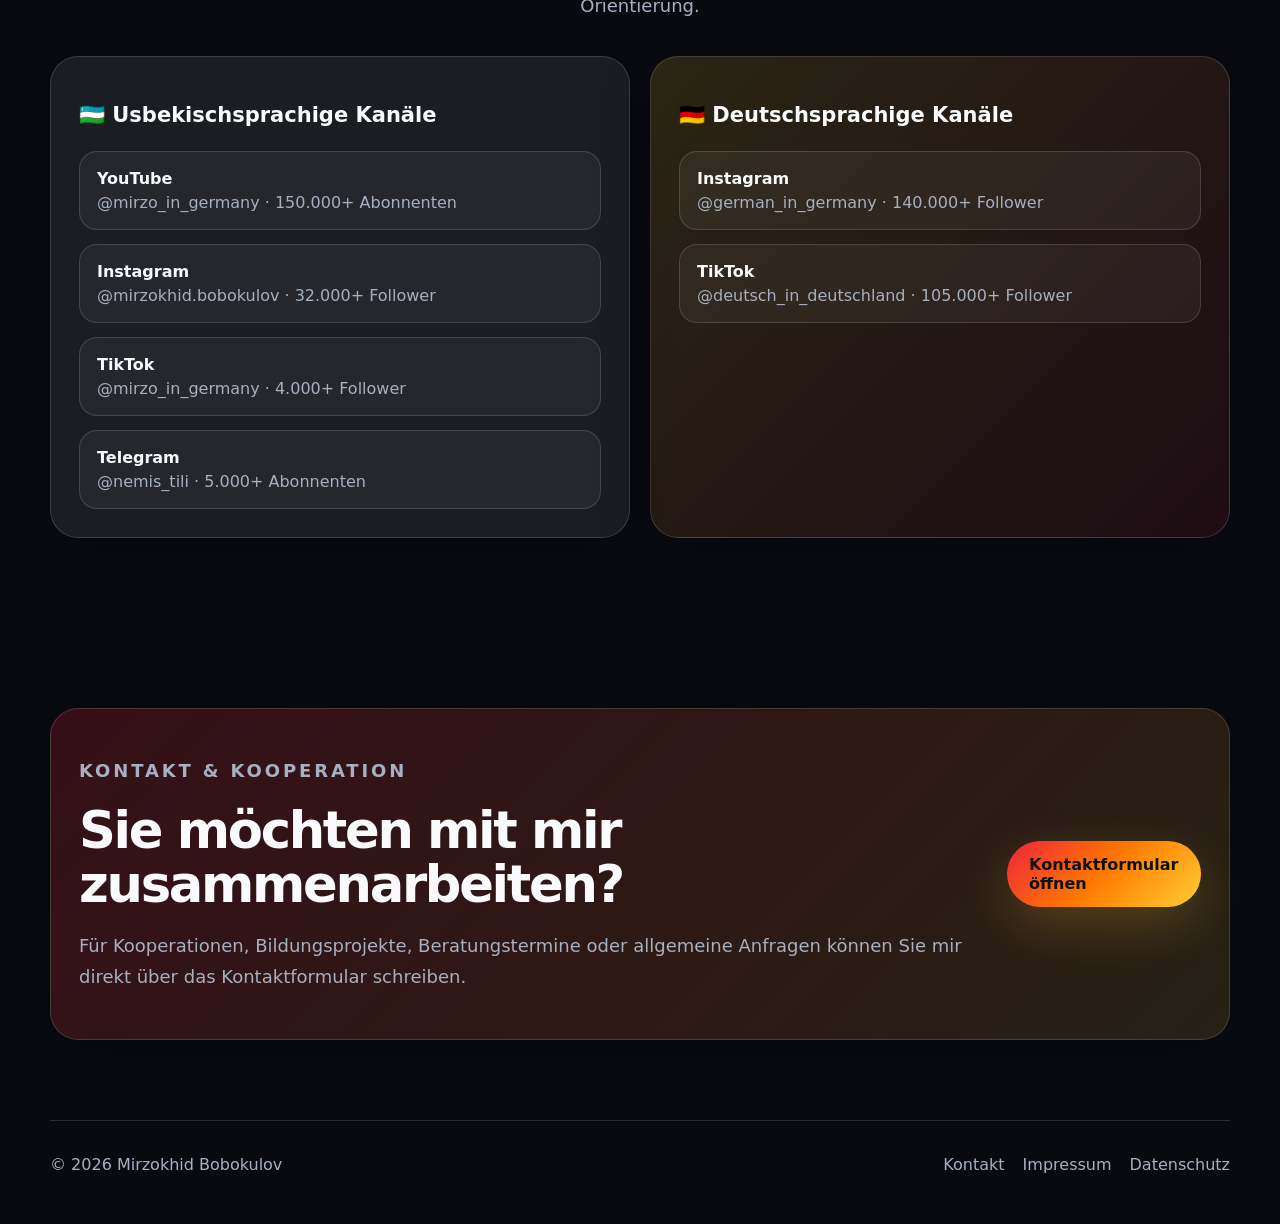
==== commit b1367b04: "Add files via upload" ====
--- a/index.html
+++ b/index.html
@@ -4,95 +4,130 @@
   <meta charset="UTF-8" />
   <meta name="viewport" content="width=device-width, initial-scale=1.0" />
   <meta name="description" content="Offizielle Website von Mirzokhid Bobokulov – Deutschlehrer, telc-Prüfer, Content Creator sowie Migrations- und Karriereberater in Deutschland." />
-  <title>Mirzokhid Bobokulov – Offizielle Website</title>
+  <meta name="theme-color" content="#0b0d12" />
+  <title>Mirzokhid Bobokulov – Deutschlehrer, telc-Prüfer & Content Creator</title>
   <link rel="stylesheet" href="style.css" />
 </head>
 <body>
+  <div class="bg-orb orb-one"></div>
+  <div class="bg-orb orb-two"></div>
+
   <header class="site-header">
-    <a href="index.html" class="brand"><span class="logo">MB</span><span>🇩🇪 Mirzokhid Bobokulov</span></a>
-    <nav>
+    <a class="brand" href="index.html" aria-label="Startseite">
+      <span class="brand-mark">MB</span>
+      <span>Mirzokhid Bobokulov</span>
+    </a>
+    <nav class="nav" aria-label="Hauptnavigation">
       <a href="#ueber-mich">Über mich</a>
       <a href="#community">Community</a>
       <a href="#leistungen">Leistungen</a>
-      <a href="kontakt.html">Kontakt</a>
-      <a href="impressum.html">Impressum</a>
-      <a href="datenschutz.html">Datenschutz</a>
+      <a href="#kanaele">Kanäle</a>
+      <a class="nav-cta" href="kontakt.html">Kontakt</a>
     </nav>
   </header>
 
   <main>
     <section class="hero">
-      <div class="hero-content">
-        <p class="eyebrow">Deutsch lernen. Zukunft gestalten.</p>
-        <h1>Mirzokhid<br>Bobokulov</h1>
-        <h2>Deutschlehrer · telc-Prüfer · Content Creator · Migrations- & Karriereberater</h2>
-        <p class="lead">Seit über sieben Jahren unterstütze ich Menschen auf ihrem Weg nach Deutschland – mit Sprachunterricht, telc-Prüfungsvorbereitung, Beratung und praxisnahen Inhalten in sozialen Medien.</p>
+      <div class="hero-copy reveal">
+        <p class="eyebrow"><span></span> Offizielle Website</p>
+        <h1>Deutsch lernen. In Deutschland ankommen. Zukunft gestalten.</h1>
+        <p class="subtitle">Ich bin Deutschlehrer, telc-Prüfer, Content Creator sowie Migrations- und Karriereberater in Deutschland.</p>
+        <p class="lead">Seit über sieben Jahren unterstütze ich Menschen auf ihrem Weg nach Deutschland – durch Sprachunterricht, telc-Prüfungsvorbereitung, Beratung und praxisnahe Inhalte in sozialen Medien.</p>
         <div class="hero-actions">
-          <a class="btn youtube" href="https://www.youtube.com/@mirzo_in_germany" target="_blank" rel="noopener">▶ YouTube <small>150K+ Abonnenten</small></a>
-          <a class="btn instagram" href="https://www.instagram.com/mirzokhid.bobokulov/" target="_blank" rel="noopener">◎ Instagram <small>UZ Community</small></a>
-          <a class="btn facebook" href="https://www.facebook.com/profile.php?id=100007297997947" target="_blank" rel="noopener">f Facebook <small>Verbinden</small></a>
-          <a class="btn contact" href="kontakt.html">✉ Kontakt <small>Nachricht senden</small></a>
+          <a class="btn primary" href="kontakt.html">Kontakt aufnehmen</a>
+          <a class="btn secondary" href="#community">Community ansehen</a>
+        </div>
+        <div class="trust-row" aria-label="Kurzprofil">
+          <span>🇩🇪 In Deutschland seit 2018</span>
+          <span>telc-Prüfer</span>
+          <span>430K+ Community</span>
         </div>
       </div>
-      <div class="hero-image-wrap">
-        <img src="profile.png" alt="Mirzokhid Bobokulov" class="hero-image" />
+      <div class="hero-visual reveal">
+        <div class="portrait-card">
+          <img src="profile.png" alt="Mirzokhid Bobokulov" />
+          <div class="portrait-badge">Deutschlehrer · telc-Prüfer</div>
+        </div>
       </div>
     </section>
 
-    <section class="stats" id="community">
-      <div class="stat"><strong>430K+</strong><span>Gesamtreichweite</span><small>über alle Kanäle</small></div>
-      <div class="stat"><strong>150K+</strong><span>YouTube</span><small>@mirzo_in_germany</small></div>
-      <div class="stat"><strong>172K+</strong><span>Instagram</span><small>UZ & DE Kanäle</small></div>
-      <div class="stat"><strong>109K+</strong><span>TikTok</span><small>UZ & DE Kanäle</small></div>
-      <div class="stat"><strong>7+</strong><span>Jahre</span><small>Social Media aktiv</small></div>
-      <div class="stat"><strong>telc</strong><span>Prüfer</span><small>B1 · B2 · C1 Hochschule</small></div>
+    <section class="stats reveal" id="community">
+      <article><strong>430K+</strong><span>Gesamte Community</span><small>über Social Media</small></article>
+      <article><strong>150K+</strong><span>YouTube</span><small>@mirzo_in_germany</small></article>
+      <article><strong>172K+</strong><span>Instagram</span><small>UZ & DE Kanäle</small></article>
+      <article><strong>109K+</strong><span>TikTok</span><small>UZ & DE Kanäle</small></article>
+      <article><strong>7+</strong><span>Jahre aktiv</span><small>Content Creation</small></article>
+      <article><strong>2018</strong><span>Deutschland</span><small>Erfahrung vor Ort</small></article>
     </section>
 
-    <section class="section two-col" id="ueber-mich">
-      <div>
-        <p class="section-label">Über mich</p>
-        <h2>Sprache. Bildung. Perspektiven.</h2>
-        <p>Ich lebe seit vielen Jahren in Deutschland und arbeite als Deutschlehrer, telc-Prüfer sowie Migrations- und Karriereberater. Mein Ziel ist es, Menschen dabei zu unterstützen, erfolgreich Deutsch zu lernen, sich in Deutschland zu integrieren und ihre beruflichen Ziele zu erreichen.</p>
-        <p>Neben meiner beruflichen Tätigkeit veröffentliche ich seit über sieben Jahren Inhalte rund um Deutschland, Sprache, Integration, Alltag und Karriere. Dabei erreiche ich heute eine große usbekisch- und deutschsprachige Community.</p>
+    <section class="section split" id="ueber-mich">
+      <div class="section-copy reveal">
+        <p class="section-kicker">Über mich</p>
+        <h2>Sprache, Bildung und Orientierung für Menschen mit Deutschland-Ziel.</h2>
       </div>
-      <div class="card-list" id="leistungen">
-        <div class="mini-card"><span>🎓</span><div><h3>Deutschunterricht</h3><p>Von A1 bis C1 – praxisnah, strukturiert und zielorientiert.</p></div></div>
-        <div class="mini-card"><span>📄</span><div><h3>telc-Prüfungsvorbereitung</h3><p>Professionelle Vorbereitung auf B1, B2 und C1 Hochschule.</p></div></div>
-        <div class="mini-card"><span>🤝</span><div><h3>Migration & Karriereberatung</h3><p>Unterstützung bei Integration, Ausbildung, Jobsuche und Karriere.</p></div></div>
-        <div class="mini-card"><span>📣</span><div><h3>Social Media Kooperationen</h3><p>Kampagnen, Bildungsprojekte, Vorträge und Markenkooperationen.</p></div></div>
+      <div class="text-panel reveal">
+        <p>Ich lebe seit vielen Jahren in Deutschland und arbeite als Deutschlehrer, telc-Prüfer sowie Migrations- und Karriereberater. Mein Ziel ist es, Menschen dabei zu helfen, erfolgreich Deutsch zu lernen, sich besser in Deutschland zu orientieren und ihre beruflichen Ziele zu erreichen.</p>
+        <p>Neben meiner beruflichen Tätigkeit veröffentliche ich seit über sieben Jahren Inhalte rund um Deutschland, Sprache, Integration, Alltag, Ausbildung und Karriere. Dabei erreiche ich heute eine große usbekisch- und deutschsprachige Community.</p>
       </div>
     </section>
 
-    <section class="section">
-      <p class="section-label">Social Media</p>
-      <h2>Meine Kanäle</h2>
-      <div class="channels">
-        <div class="channel-card">
+    <section class="section" id="leistungen">
+      <div class="section-head reveal">
+        <p class="section-kicker">Leistungen</p>
+        <h2>Schwerpunkte meiner Arbeit</h2>
+        <p>Professionelle Unterstützung für Sprache, Prüfung, Migration, Karriere und Kooperationen.</p>
+      </div>
+      <div class="service-grid reveal">
+        <article class="service-card"><span>🎓</span><h3>Deutschunterricht</h3><p>Strukturierter und praxisnaher Deutschunterricht von A1 bis C1.</p></article>
+        <article class="service-card"><span>📄</span><h3>telc-Prüfungsvorbereitung</h3><p>Zielgerichtete Vorbereitung auf telc B1, B2 und C1 Hochschule.</p></article>
+        <article class="service-card"><span>🧭</span><h3>Migration & Integration</h3><p>Orientierung rund um Deutschland, Alltag, Sprache und Integration.</p></article>
+        <article class="service-card"><span>💼</span><h3>Karriereberatung</h3><p>Beratung zu Ausbildung, Beruf, Bewerbung und beruflicher Entwicklung.</p></article>
+        <article class="service-card"><span>📣</span><h3>Social Media Kooperationen</h3><p>Kampagnen, Markenkooperationen und authentische Reichweite.</p></article>
+        <article class="service-card"><span>🎤</span><h3>Vorträge & Workshops</h3><p>Beiträge zu Sprache, Bildung, Migration und Deutschland-Erfahrung.</p></article>
+      </div>
+    </section>
+
+    <section class="section" id="kanaele">
+      <div class="section-head reveal">
+        <p class="section-kicker">Social Media</p>
+        <h2>Meine Kanäle</h2>
+        <p>Deutschsprachige und usbekischsprachige Inhalte rund um Deutschland, Sprache und Orientierung.</p>
+      </div>
+      <div class="channels reveal">
+        <article class="channel-card">
           <h3>🇺🇿 Usbekischsprachige Kanäle</h3>
           <a href="https://www.youtube.com/@mirzo_in_germany" target="_blank" rel="noopener"><b>YouTube</b><span>@mirzo_in_germany · 150.000+ Abonnenten</span></a>
           <a href="https://www.instagram.com/mirzokhid.bobokulov/" target="_blank" rel="noopener"><b>Instagram</b><span>@mirzokhid.bobokulov · 32.000+ Follower</span></a>
           <a href="https://www.tiktok.com/@mirzo_in_germany" target="_blank" rel="noopener"><b>TikTok</b><span>@mirzo_in_germany · 4.000+ Follower</span></a>
           <a href="https://t.me/nemis_tili" target="_blank" rel="noopener"><b>Telegram</b><span>@nemis_tili · 5.000+ Abonnenten</span></a>
-        </div>
-        <div class="channel-card">
+        </article>
+        <article class="channel-card highlighted">
           <h3>🇩🇪 Deutschsprachige Kanäle</h3>
           <a href="https://www.instagram.com/german_in_germany/" target="_blank" rel="noopener"><b>Instagram</b><span>@german_in_germany · 140.000+ Follower</span></a>
           <a href="https://www.tiktok.com/@deutsch_in_deutschland" target="_blank" rel="noopener"><b>TikTok</b><span>@deutsch_in_deutschland · 105.000+ Follower</span></a>
-        </div>
+        </article>
       </div>
     </section>
 
-    <section class="cta">
-      <p class="section-label">Kontakt</p>
-      <h2>Sie möchten mit mir zusammenarbeiten?</h2>
-      <p>Nutzen Sie das Kontaktformular für Anfragen, Kooperationen oder Beratungstermine.</p>
-      <a href="kontakt.html" class="cta-button">Kontaktformular öffnen →</a>
+    <section class="cta reveal">
+      <div>
+        <p class="section-kicker">Kontakt & Kooperation</p>
+        <h2>Sie möchten mit mir zusammenarbeiten?</h2>
+        <p>Für Kooperationen, Bildungsprojekte, Beratungstermine oder allgemeine Anfragen können Sie mir direkt über das Kontaktformular schreiben.</p>
+      </div>
+      <a class="btn primary" href="kontakt.html">Kontaktformular öffnen</a>
     </section>
   </main>
 
-  <footer>
+  <footer class="footer">
     <span>© 2026 Mirzokhid Bobokulov</span>
-    <div><a href="impressum.html">Impressum</a><a href="datenschutz.html">Datenschutz</a></div>
+    <div>
+      <a href="kontakt.html">Kontakt</a>
+      <a href="impressum.html">Impressum</a>
+      <a href="datenschutz.html">Datenschutz</a>
+    </div>
   </footer>
+
+  <script src="script.js"></script>
 </body>
 </html>
--- a/style.css
+++ b/style.css
@@ -1 +1,21 @@
-:root{--dark:#080a0f;--navy:#101827;--text:#111827;--muted:#64748b;--line:#e5e7eb;--gold:#ffce00;--red:#dd0000;--blue:#0b5bd3;--white:#fff}*{box-sizing:border-box}html{scroll-behavior:smooth}body{margin:0;font-family:Inter,Arial,Helvetica,sans-serif;background:#f6f7fb;color:var(--text)}a{text-decoration:none;color:inherit}.site-header{position:sticky;top:0;z-index:10;display:flex;justify-content:space-between;align-items:center;padding:18px 8%;background:rgba(8,10,15,.92);backdrop-filter:blur(14px);border-bottom:1px solid rgba(255,255,255,.08);color:#fff}.brand{display:flex;align-items:center;gap:10px;font-weight:800}.logo{display:inline-flex;align-items:center;justify-content:center;width:34px;height:34px;border-radius:10px;background:#fff;color:#111;font-weight:900}nav{display:flex;gap:24px;font-size:14px;font-weight:700}nav a:hover{color:var(--gold)}.hero{min-height:720px;display:grid;grid-template-columns:1.05fr .95fr;gap:60px;align-items:center;padding:90px 10% 130px;color:#fff;background:radial-gradient(circle at 82% 20%,rgba(221,0,0,.38),transparent 35%),radial-gradient(circle at 15% 20%,rgba(255,206,0,.16),transparent 28%),linear-gradient(135deg,#050505,#101827 58%,#080808);position:relative;overflow:hidden}.hero:before{content:"";position:absolute;inset:0;background:linear-gradient(90deg,rgba(0,0,0,.25),transparent),url('data:image/svg+xml;utf8,<svg xmlns="http://www.w3.org/2000/svg" width="140" height="140" viewBox="0 0 140 140"><circle cx="3" cy="3" r="1" fill="rgba(255,255,255,.10)"/></svg>');opacity:.55}.hero-content,.hero-image-wrap{position:relative;z-index:1}.eyebrow,.section-label{display:inline-block;text-transform:uppercase;letter-spacing:.12em;color:var(--gold);font-weight:900;font-size:13px;margin-bottom:14px}.eyebrow:after,.section-label:after{content:"";display:block;width:100px;height:4px;background:linear-gradient(90deg,var(--gold),var(--red));margin-top:10px;border-radius:4px}.hero h1{font-size:clamp(54px,7vw,112px);line-height:.88;margin:0 0 22px;font-weight:950;letter-spacing:-.065em}.hero h2{font-size:clamp(22px,2.1vw,36px);line-height:1.14;margin:0 0 28px}.lead{font-size:20px;line-height:1.8;color:#e5e7eb;max-width:730px}.hero-actions{display:grid;grid-template-columns:repeat(2,minmax(190px,1fr));gap:18px;max-width:620px;margin-top:38px}.btn{border-radius:18px;padding:18px 22px;color:#fff;font-size:20px;font-weight:900;box-shadow:0 15px 30px rgba(0,0,0,.25);transition:.25s}.btn small{display:block;font-size:12px;opacity:.86;margin-top:5px}.btn:hover{transform:translateY(-4px)}.youtube{background:linear-gradient(135deg,#ff0000,#b50000)}.instagram{background:linear-gradient(135deg,#feda75,#d62976,#4f5bd5)}.facebook{background:linear-gradient(135deg,#1877f2,#064baf)}.contact{background:linear-gradient(135deg,#2b2f3a,#111827);border:1px solid rgba(255,255,255,.25)}.hero-image-wrap{display:flex;justify-content:center}.hero-image{width:min(560px,42vw);height:min(560px,42vw);object-fit:cover;border-radius:50%;border:7px solid transparent;background:linear-gradient(#111,#111) padding-box,linear-gradient(145deg,var(--red),var(--gold),var(--red)) border-box;box-shadow:0 30px 90px rgba(0,0,0,.5),0 0 60px rgba(255,206,0,.2);transition:.45s}.hero-image:hover{transform:scale(1.035)}.stats{max-width:1160px;margin:-82px auto 70px;position:relative;z-index:2;display:grid;grid-template-columns:repeat(6,1fr);background:#fff;border-radius:26px;padding:28px;box-shadow:0 25px 70px rgba(15,23,42,.18);border:1px solid var(--line)}.stat{text-align:center;padding:12px;border-right:1px solid var(--line)}.stat:last-child{border-right:none}.stat strong{display:block;font-size:34px;font-weight:950}.stat span{font-weight:900}.stat small{display:block;color:var(--muted);margin-top:6px}.section{max-width:1160px;margin:0 auto 70px;padding:0 22px}.two-col{display:grid;grid-template-columns:1fr .9fr;gap:60px;align-items:start}.section h2{font-size:46px;letter-spacing:-.04em;margin:0 0 24px}.section p{font-size:18px;line-height:1.8;color:#334155}.card-list{background:#fff;border:1px solid var(--line);border-radius:26px;padding:24px;box-shadow:0 18px 55px rgba(15,23,42,.08)}.mini-card{display:flex;gap:18px;padding:20px;border-bottom:1px solid var(--line)}.mini-card:last-child{border-bottom:0}.mini-card span{font-size:28px;background:#fff7d6;width:54px;height:54px;border-radius:50%;display:flex;align-items:center;justify-content:center;flex:0 0 auto}.mini-card h3{margin:0 0 6px}.mini-card p{font-size:15px;margin:0}.channels{display:grid;grid-template-columns:1fr 1fr;gap:26px}.channel-card{background:#fff;border:1px solid var(--line);border-radius:26px;padding:28px;box-shadow:0 18px 55px rgba(15,23,42,.08)}.channel-card h3{font-size:25px;margin-top:0}.channel-card a{display:flex;justify-content:space-between;gap:20px;align-items:center;padding:16px 0;border-top:1px solid var(--line)}.channel-card span{color:var(--muted);text-align:right}.cta{max-width:920px;margin:40px auto 80px;padding:48px;background:linear-gradient(135deg,#101827,#05070b);color:#fff;border-radius:28px;box-shadow:0 30px 90px rgba(15,23,42,.28)}.cta h2{font-size:38px;margin:10px 0}.cta p{color:#e5e7eb;font-size:18px}.cta-button{display:inline-block;background:var(--gold);color:#111;font-weight:900;padding:16px 22px;border-radius:14px;margin-top:12px}footer{display:flex;justify-content:space-between;align-items:center;padding:34px 8%;color:#64748b;font-size:14px}footer a{margin-left:18px}.legal-page,.contact-page{max-width:900px;margin:60px auto;padding:40px 22px}.panel{background:#fff;border:1px solid var(--line);border-radius:26px;padding:34px;box-shadow:0 18px 55px rgba(15,23,42,.08)}.panel h1{font-size:42px;margin-top:0}.panel h2{margin-top:34px}.panel p,.panel li{line-height:1.8;color:#334155}.contact-form{display:grid;gap:18px;margin-top:28px}.contact-form input,.contact-form textarea{width:100%;padding:16px 18px;border:1px solid var(--line);border-radius:14px;font:inherit}.contact-form textarea{min-height:180px;resize:vertical}.contact-form button{background:#111827;color:white;border:0;border-radius:14px;padding:17px 22px;font-weight:900;font-size:16px;cursor:pointer}.back{display:inline-block;margin-top:24px;color:#0b5bd3;font-weight:800}@media(max-width:950px){.site-header{display:block;padding:16px 22px}nav{flex-wrap:wrap;margin-top:14px;gap:14px}.hero{grid-template-columns:1fr;text-align:center;padding:60px 22px 120px}.lead{margin:auto}.hero-actions{margin-left:auto;margin-right:auto}.hero-image{width:320px;height:320px}.stats{grid-template-columns:repeat(2,1fr);margin:-70px 18px 50px}.stat{border-right:0;border-bottom:1px solid var(--line)}.two-col,.channels{grid-template-columns:1fr}.channel-card a{display:block}.channel-card span{text-align:left;display:block;margin-top:6px}footer{display:block;text-align:center}footer div{margin-top:12px}}@media(max-width:560px){.hero h1{font-size:52px}.hero-actions{grid-template-columns:1fr}.hero-image{width:260px;height:260px}.stats{grid-template-columns:1fr}.section h2{font-size:34px}.cta{margin-left:18px;margin-right:18px;padding:30px}.panel{padding:24px}}
+:root{
+  --bg:#080a10;
+  --card:rgba(255,255,255,.08);
+  --card-strong:rgba(255,255,255,.12);
+  --text:#f8fafc;
+  --muted:#a7b0c0;
+  --line:rgba(255,255,255,.14);
+  --gold:#ffcf33;
+  --red:#ef233c;
+  --blue:#6ea8ff;
+  --shadow:0 30px 90px rgba(0,0,0,.38);
+  --radius:28px;
+}
+*{box-sizing:border-box}
+html{scroll-behavior:smooth}
+body{margin:0;font-family:Inter,ui-sans-serif,system-ui,-apple-system,BlinkMacSystemFont,"Segoe UI",Arial,sans-serif;background:radial-gradient(circle at 20% 0%,rgba(239,35,60,.22),transparent 32%),radial-gradient(circle at 85% 10%,rgba(255,207,51,.18),transparent 30%),var(--bg);color:var(--text);overflow-x:hidden}
+a{color:inherit;text-decoration:none}
+.bg-orb{position:fixed;border-radius:999px;filter:blur(40px);opacity:.32;z-index:-1;pointer-events:none}.orb-one{width:380px;height:380px;background:var(--red);top:120px;left:-160px}.orb-two{width:420px;height:420px;background:var(--gold);right:-170px;top:40px}.site-header{position:sticky;top:0;z-index:50;display:flex;align-items:center;justify-content:space-between;gap:20px;padding:18px clamp(18px,5vw,72px);backdrop-filter:blur(18px);background:rgba(8,10,16,.70);border-bottom:1px solid var(--line)}.brand{display:flex;align-items:center;gap:12px;font-weight:800}.brand-mark{display:grid;place-items:center;width:42px;height:42px;border-radius:14px;background:linear-gradient(135deg,#000,var(--red),var(--gold));box-shadow:0 14px 35px rgba(239,35,60,.25)}.nav{display:flex;align-items:center;gap:18px;color:var(--muted);font-weight:650;font-size:14px}.nav a:hover{color:#fff}.nav-cta{padding:10px 14px;border:1px solid var(--line);border-radius:999px;background:var(--card)}main{width:min(1180px,calc(100% - 36px));margin:0 auto}.hero{min-height:calc(100vh - 80px);display:grid;grid-template-columns:1.08fr .92fr;align-items:center;gap:44px;padding:72px 0 56px}.eyebrow,.section-kicker{display:inline-flex;align-items:center;gap:10px;color:var(--gold);text-transform:uppercase;letter-spacing:.16em;font-size:12px;font-weight:900}.eyebrow span{width:10px;height:10px;border-radius:50%;background:linear-gradient(135deg,var(--red),var(--gold));box-shadow:0 0 24px var(--gold)}h1{font-size:clamp(48px,7vw,92px);line-height:.95;margin:16px 0 20px;letter-spacing:-.07em}h2{font-size:clamp(30px,4vw,56px);line-height:1.05;margin:0 0 18px;letter-spacing:-.045em}.subtitle{font-size:clamp(20px,2.2vw,29px);line-height:1.3;color:#fff;font-weight:800;margin:0 0 18px}.lead,.section-head p,.cta p,.text-panel p{font-size:18px;line-height:1.75;color:var(--muted)}.hero-actions{display:flex;flex-wrap:wrap;gap:14px;margin:34px 0 24px}.btn{display:inline-flex;align-items:center;justify-content:center;min-height:52px;padding:14px 22px;border-radius:999px;font-weight:900;transition:.25s ease;border:1px solid var(--line)}.btn:hover{transform:translateY(-2px)}.primary{background:linear-gradient(135deg,var(--red),#ff7b00,var(--gold));color:#111;border:0;box-shadow:0 18px 50px rgba(255,207,51,.2)}.secondary{background:var(--card);color:#fff}.trust-row{display:flex;flex-wrap:wrap;gap:10px;color:var(--muted);font-size:14px}.trust-row span{padding:8px 12px;background:var(--card);border:1px solid var(--line);border-radius:999px}.hero-visual{display:flex;justify-content:center}.portrait-card{position:relative;width:min(430px,100%);aspect-ratio:1/1;border-radius:48px;padding:10px;background:linear-gradient(135deg,rgba(255,255,255,.18),rgba(255,255,255,.04));border:1px solid var(--line);box-shadow:var(--shadow)}.portrait-card:before{content:"";position:absolute;inset:28px -12px -12px 28px;border-radius:44px;background:linear-gradient(135deg,#000,var(--red),var(--gold));z-index:-1;filter:blur(4px);opacity:.65}.portrait-card img{width:100%;height:100%;object-fit:cover;border-radius:39px;display:block}.portrait-badge{position:absolute;left:24px;right:24px;bottom:24px;text-align:center;padding:14px 16px;border-radius:999px;background:rgba(8,10,16,.72);backdrop-filter:blur(16px);border:1px solid var(--line);font-weight:900}.stats{display:grid;grid-template-columns:repeat(6,1fr);gap:14px;margin:12px 0 90px}.stats article{padding:24px 18px;border-radius:24px;background:var(--card);border:1px solid var(--line);box-shadow:0 10px 40px rgba(0,0,0,.18)}.stats strong{display:block;font-size:30px;letter-spacing:-.04em;color:#fff}.stats span{display:block;font-weight:850;margin:7px 0 3px}.stats small{color:var(--muted)}.section{padding:90px 0}.split{display:grid;grid-template-columns:.9fr 1.1fr;gap:54px;border-top:1px solid var(--line)}.text-panel{padding:34px;border-radius:var(--radius);background:var(--card);border:1px solid var(--line)}.section-head{text-align:center;max-width:780px;margin:0 auto 34px}.service-grid{display:grid;grid-template-columns:repeat(3,1fr);gap:18px}.service-card,.channel-card,.cta{background:var(--card);border:1px solid var(--line);border-radius:var(--radius);padding:28px;box-shadow:0 16px 55px rgba(0,0,0,.18)}.service-card{transition:.25s ease}.service-card:hover{transform:translateY(-5px);background:var(--card-strong)}.service-card span{font-size:34px}.service-card h3,.channel-card h3{font-size:21px;margin:18px 0 10px}.service-card p{color:var(--muted);line-height:1.65;margin:0}.channels{display:grid;grid-template-columns:1fr 1fr;gap:20px}.channel-card{display:flex;flex-direction:column;gap:14px}.channel-card.highlighted{background:linear-gradient(135deg,rgba(255,207,51,.14),rgba(239,35,60,.09));}.channel-card a{padding:17px;border-radius:18px;border:1px solid var(--line);background:rgba(255,255,255,.05);display:flex;flex-direction:column;gap:5px;transition:.22s}.channel-card a:hover{transform:translateX(4px);background:rgba(255,255,255,.1)}.channel-card span{color:var(--muted)}.cta{margin:80px 0;display:flex;align-items:center;justify-content:space-between;gap:28px;background:linear-gradient(135deg,rgba(239,35,60,.2),rgba(255,207,51,.12));}.cta h2{max-width:780px}.footer{width:min(1180px,calc(100% - 36px));margin:0 auto;padding:34px 0 50px;border-top:1px solid var(--line);display:flex;justify-content:space-between;gap:20px;color:var(--muted)}.footer div{display:flex;gap:18px}.footer a:hover{color:#fff}.reveal{opacity:0;transform:translateY(22px);transition:.7s ease}.reveal.visible{opacity:1;transform:none}
+.page{width:min(900px,calc(100% - 36px));margin:0 auto;padding:80px 0}.page-card{background:var(--card);border:1px solid var(--line);border-radius:var(--radius);padding:clamp(26px,5vw,48px);box-shadow:var(--shadow)}.page-card h1{font-size:clamp(42px,6vw,72px);margin-top:0}.page-card h2{font-size:28px;margin-top:34px}.page-card p,.page-card li{color:var(--muted);line-height:1.75}.form-grid{display:grid;gap:16px;margin-top:28px}.form-grid label{font-weight:850}.form-grid input,.form-grid textarea{width:100%;margin-top:8px;padding:15px 16px;border-radius:16px;border:1px solid var(--line);background:rgba(255,255,255,.06);color:#fff;font:inherit}.form-grid textarea{min-height:180px;resize:vertical}.form-note{font-size:14px;color:var(--muted)}
+@media (max-width:980px){.nav{display:none}.hero,.split,.channels,.cta{grid-template-columns:1fr;display:grid}.hero{padding-top:46px}.hero-visual{order:-1}.stats,.service-grid{grid-template-columns:repeat(2,1fr)}.cta{display:block}.footer{flex-direction:column}.portrait-card{width:min(360px,100%)}}
+@media (max-width:620px){main{width:min(100% - 24px,1180px)}.site-header{padding:14px 12px}.brand span:last-child{font-size:14px}.hero{gap:26px}.portrait-card{border-radius:34px}.portrait-card img{border-radius:27px}.stats,.service-grid{grid-template-columns:1fr}.stats{margin-bottom:40px}.section{padding:58px 0}.text-panel,.service-card,.channel-card,.cta{padding:22px}.hero-actions .btn{width:100%}h1{font-size:44px}.subtitle{font-size:20px}.lead,.section-head p,.cta p,.text-panel p{font-size:16px}}
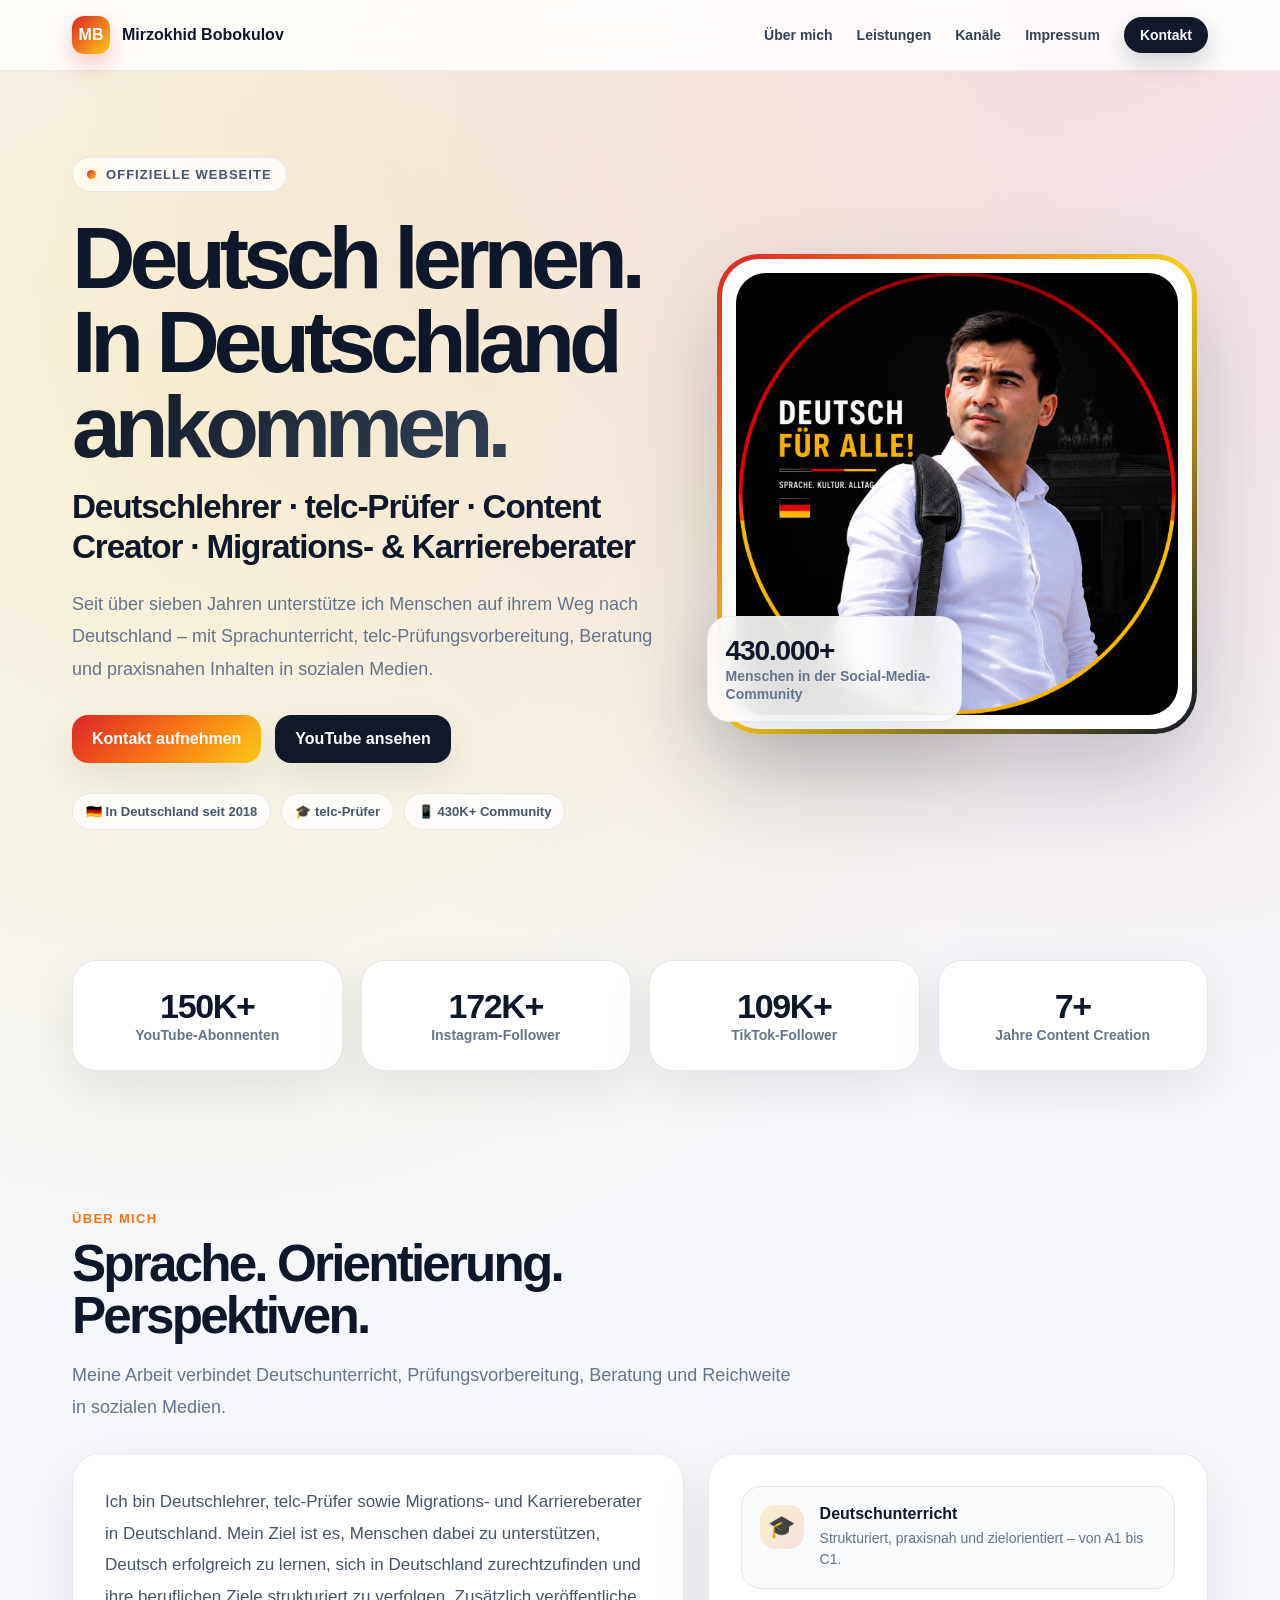
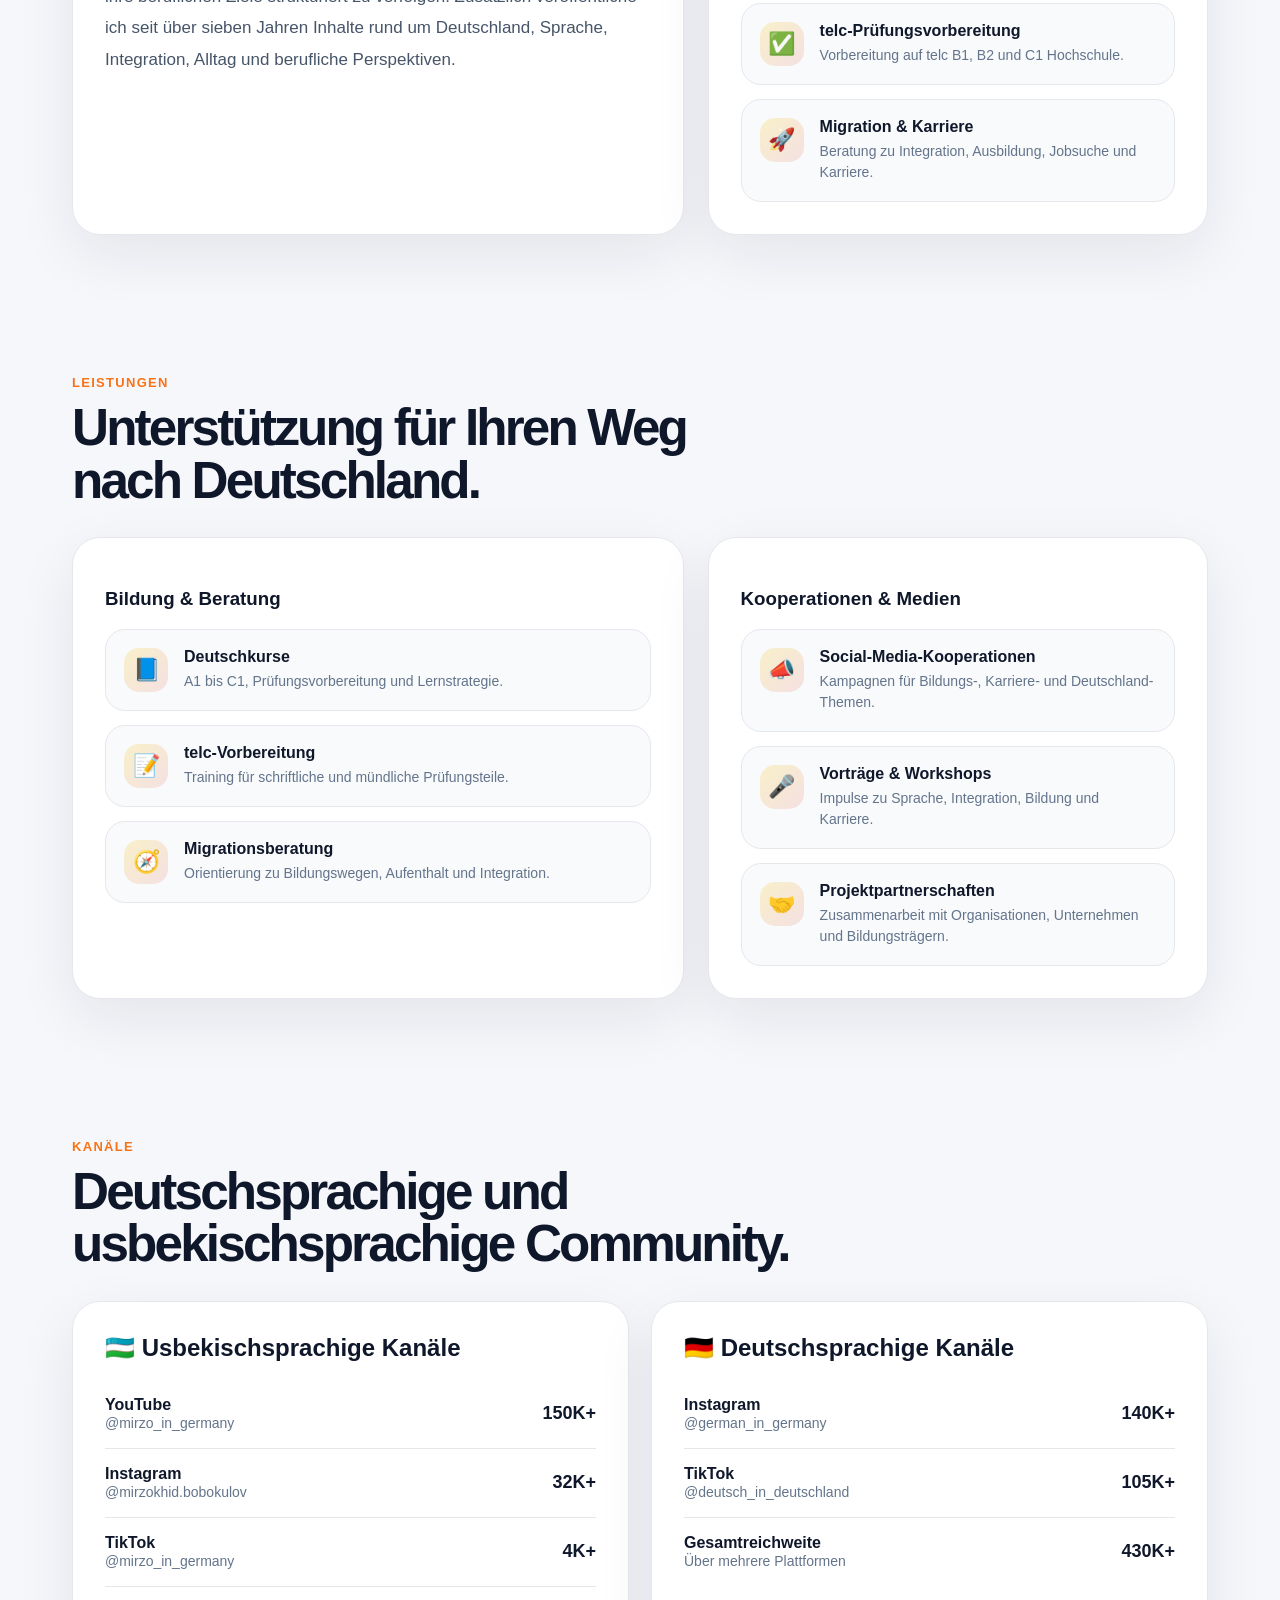
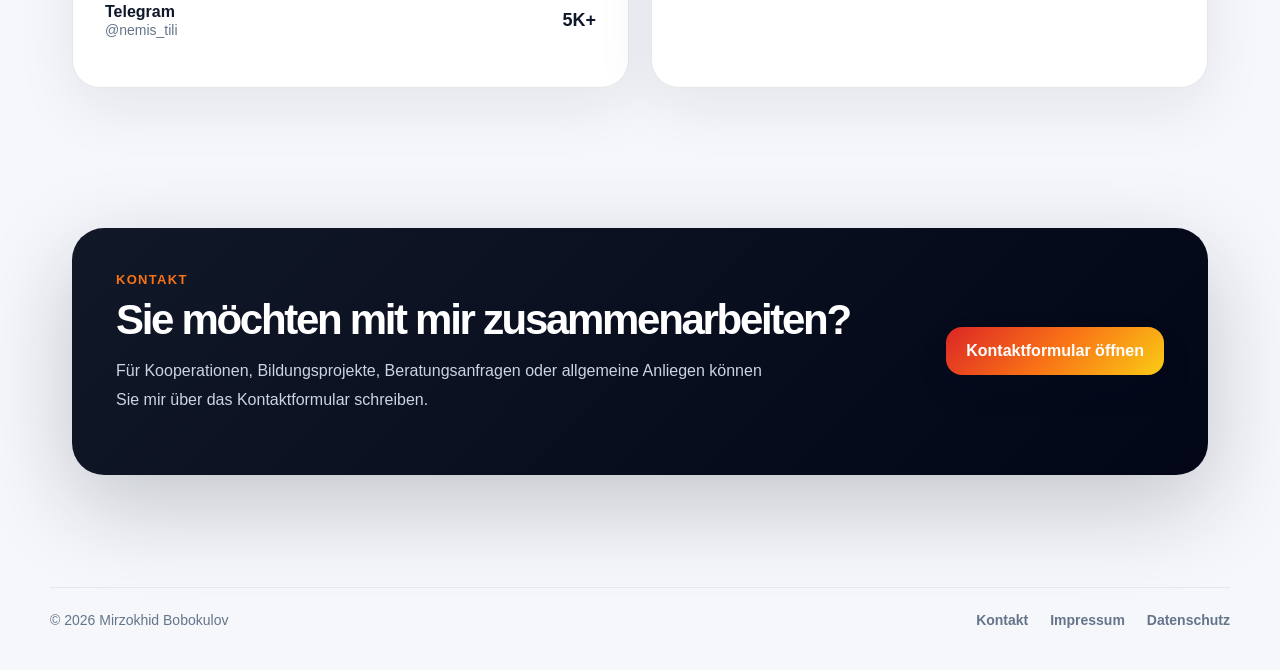
==== commit a667c9a8: "Add files via upload" ====
--- a/index.html
+++ b/index.html
@@ -3,131 +3,749 @@
 <head>
   <meta charset="UTF-8" />
   <meta name="viewport" content="width=device-width, initial-scale=1.0" />
-  <meta name="description" content="Offizielle Website von Mirzokhid Bobokulov – Deutschlehrer, telc-Prüfer, Content Creator sowie Migrations- und Karriereberater in Deutschland." />
-  <meta name="theme-color" content="#0b0d12" />
-  <title>Mirzokhid Bobokulov – Deutschlehrer, telc-Prüfer & Content Creator</title>
-  <link rel="stylesheet" href="style.css" />
+  <title>Mirzokhid Bobokulov | Deutschlehrer & telc-Prüfer</title>
+  <meta name="description" content="Offizielle Webseite von Mirzokhid Bobokulov – Deutschlehrer, telc-Prüfer, Content Creator sowie Migrations- und Karriereberater in Deutschland." />
+
+  <style>
+    :root{
+      --bg:#f6f7fb;
+      --text:#0f172a;
+      --muted:#64748b;
+      --dark:#111827;
+      --card:#ffffff;
+      --line:#e5e7eb;
+      --yellow:#facc15;
+      --red:#dc2626;
+      --orange:#f97316;
+      --blue:#2563eb;
+      --shadow:0 24px 70px rgba(15,23,42,.12);
+    }
+
+    *{box-sizing:border-box}
+    html{scroll-behavior:smooth}
+
+    body{
+      margin:0;
+      font-family:Arial, Helvetica, sans-serif;
+      color:var(--text);
+      background:
+        radial-gradient(circle at 15% 10%, rgba(250,204,21,.18), transparent 26%),
+        radial-gradient(circle at 85% 0%, rgba(220,38,38,.12), transparent 28%),
+        var(--bg);
+    }
+
+    a{text-decoration:none;color:inherit}
+
+    header{
+      position:sticky;
+      top:0;
+      z-index:20;
+      backdrop-filter:blur(18px);
+      background:rgba(255,255,255,.82);
+      border-bottom:1px solid rgba(226,232,240,.9);
+    }
+
+    .nav{
+      max-width:1180px;
+      margin:0 auto;
+      padding:16px 22px;
+      display:flex;
+      justify-content:space-between;
+      align-items:center;
+    }
+
+    .brand{
+      display:flex;
+      align-items:center;
+      gap:12px;
+      font-weight:900;
+    }
+
+    .mark{
+      width:38px;
+      height:38px;
+      display:grid;
+      place-items:center;
+      border-radius:12px;
+      color:white;
+      font-weight:900;
+      background:linear-gradient(135deg,var(--red),var(--yellow));
+      box-shadow:0 10px 25px rgba(220,38,38,.25);
+    }
+
+    .navlinks{
+      display:flex;
+      gap:24px;
+      align-items:center;
+      font-size:14px;
+      font-weight:800;
+      color:#334155;
+    }
+
+    .navlinks a:hover{color:#111827}
+
+    .nav-cta{
+      padding:10px 16px;
+      border-radius:999px;
+      color:white!important;
+      background:#111827;
+      box-shadow:0 10px 25px rgba(15,23,42,.18);
+    }
+
+    .section{
+      max-width:1180px;
+      margin:0 auto;
+      padding:70px 22px;
+    }
+
+    .hero{
+      min-height:calc(100vh - 76px);
+      display:grid;
+      grid-template-columns:1.08fr .92fr;
+      gap:46px;
+      align-items:center;
+      padding-top:86px;
+      padding-bottom:80px;
+    }
+
+    .eyebrow{
+      display:inline-flex;
+      align-items:center;
+      gap:10px;
+      padding:9px 14px;
+      border:1px solid var(--line);
+      border-radius:999px;
+      background:rgba(255,255,255,.76);
+      color:#475569;
+      font-size:13px;
+      font-weight:900;
+      text-transform:uppercase;
+      letter-spacing:.08em;
+    }
+
+    .dot{
+      width:9px;
+      height:9px;
+      border-radius:999px;
+      background:linear-gradient(135deg,var(--red),var(--yellow));
+      box-shadow:0 0 18px rgba(250,204,21,.75);
+    }
+
+    h1{
+      margin:24px 0 18px;
+      font-size:clamp(46px,7vw,88px);
+      line-height:.96;
+      letter-spacing:-.07em;
+    }
+
+    .headline-accent{
+      background:linear-gradient(135deg,#111827,#334155);
+      -webkit-background-clip:text;
+      color:transparent;
+    }
+
+    .subtitle{
+      max-width:700px;
+      font-size:clamp(22px,2.6vw,34px);
+      line-height:1.18;
+      font-weight:900;
+      letter-spacing:-.035em;
+      margin:0 0 22px;
+    }
+
+    .lead{
+      max-width:650px;
+      font-size:18px;
+      line-height:1.8;
+      color:var(--muted);
+      margin:0 0 30px;
+    }
+
+    .actions{
+      display:flex;
+      flex-wrap:wrap;
+      gap:14px;
+      margin:30px 0;
+    }
+
+    .btn{
+      display:inline-flex;
+      align-items:center;
+      justify-content:center;
+      gap:10px;
+      padding:15px 20px;
+      border-radius:16px;
+      font-weight:900;
+      border:1px solid var(--line);
+      background:white;
+      box-shadow:0 14px 34px rgba(15,23,42,.08);
+      transition:.25s ease;
+      min-width:170px;
+    }
+
+    .btn:hover{
+      transform:translateY(-3px);
+      box-shadow:0 20px 45px rgba(15,23,42,.13);
+    }
+
+    .btn.primary{
+      color:white;
+      border:0;
+      background:linear-gradient(135deg,var(--red),var(--orange),var(--yellow));
+    }
+
+    .btn.dark{
+      color:white;
+      border:0;
+      background:#111827;
+    }
+
+    .trust{
+      display:flex;
+      flex-wrap:wrap;
+      gap:10px;
+      margin-top:18px;
+    }
+
+    .pill{
+      display:inline-flex;
+      align-items:center;
+      gap:8px;
+      padding:10px 13px;
+      border-radius:999px;
+      background:rgba(255,255,255,.8);
+      border:1px solid var(--line);
+      color:#475569;
+      font-size:13px;
+      font-weight:800;
+    }
+
+    .visual{
+      position:relative;
+      min-height:560px;
+      display:grid;
+      place-items:center;
+    }
+
+    .image-frame{
+      position:relative;
+      width:min(100%,480px);
+      aspect-ratio:1/1;
+      border-radius:42px;
+      padding:14px;
+      background:
+        linear-gradient(#ffffff,#ffffff) padding-box,
+        linear-gradient(135deg,var(--red),var(--yellow),#111827) border-box;
+      border:5px solid transparent;
+      box-shadow:0 40px 100px rgba(15,23,42,.22);
+      overflow:hidden;
+    }
+
+    .image-frame img{
+      width:100%;
+      height:100%;
+      object-fit:cover;
+      border-radius:30px;
+      display:block;
+      background:#111827;
+    }
+
+    .floating-card{
+      position:absolute;
+      left:0;
+      bottom:52px;
+      width:255px;
+      padding:18px;
+      border-radius:22px;
+      background:rgba(255,255,255,.88);
+      border:1px solid rgba(226,232,240,.9);
+      box-shadow:var(--shadow);
+      backdrop-filter:blur(16px);
+    }
+
+    .floating-card strong{
+      display:block;
+      font-size:28px;
+      letter-spacing:-.04em;
+    }
+
+    .floating-card span{
+      color:var(--muted);
+      font-size:14px;
+      font-weight:800;
+    }
+
+    .stats{
+      display:grid;
+      grid-template-columns:repeat(4,1fr);
+      gap:18px;
+      margin-top:-20px;
+    }
+
+    .stat{
+      background:white;
+      border:1px solid var(--line);
+      border-radius:24px;
+      padding:26px;
+      box-shadow:0 18px 50px rgba(15,23,42,.08);
+      text-align:center;
+    }
+
+    .stat strong{
+      display:block;
+      font-size:34px;
+      letter-spacing:-.04em;
+    }
+
+    .stat span{
+      color:var(--muted);
+      font-weight:800;
+      font-size:14px;
+    }
+
+    .block-title{
+      max-width:720px;
+      margin-bottom:30px;
+    }
+
+    .label{
+      color:var(--orange);
+      font-size:13px;
+      letter-spacing:.1em;
+      text-transform:uppercase;
+      font-weight:900;
+      margin-bottom:12px;
+    }
+
+    h2{
+      font-size:clamp(34px,4vw,54px);
+      line-height:1.02;
+      letter-spacing:-.055em;
+      margin:0 0 16px;
+    }
+
+    .block-title p{
+      font-size:18px;
+      line-height:1.8;
+      color:var(--muted);
+      margin:0;
+    }
+
+    .about-grid{
+      display:grid;
+      grid-template-columns:1.1fr .9fr;
+      gap:24px;
+    }
+
+    .card{
+      background:white;
+      border:1px solid var(--line);
+      border-radius:28px;
+      padding:32px;
+      box-shadow:0 20px 60px rgba(15,23,42,.08);
+    }
+
+    .card p{
+      color:#475569;
+      line-height:1.85;
+      font-size:17px;
+      margin:0;
+    }
+
+    .service-list{
+      display:grid;
+      gap:14px;
+    }
+
+    .service{
+      display:flex;
+      gap:16px;
+      align-items:flex-start;
+      padding:18px;
+      border-radius:20px;
+      background:#f8fafc;
+      border:1px solid var(--line);
+    }
+
+    .icon{
+      width:44px;
+      height:44px;
+      border-radius:15px;
+      display:grid;
+      place-items:center;
+      flex:0 0 auto;
+      background:linear-gradient(135deg,rgba(250,204,21,.22),rgba(220,38,38,.12));
+      font-size:22px;
+    }
+
+    .service strong{display:block;margin-bottom:5px}
+    .service span{color:var(--muted);font-size:14px;line-height:1.5}
+
+    .channels{
+      display:grid;
+      grid-template-columns:1fr 1fr;
+      gap:22px;
+    }
+
+    .channel-card h3{
+      font-size:24px;
+      margin:0 0 18px;
+    }
+
+    .channel{
+      display:flex;
+      justify-content:space-between;
+      gap:16px;
+      align-items:center;
+      padding:16px 0;
+      border-bottom:1px solid var(--line);
+    }
+
+    .channel:last-child{border-bottom:0}
+
+    .channel strong{display:block}
+    .channel span{color:var(--muted);font-size:14px}
+    .channel b{font-size:18px}
+
+    .cta{
+      background:linear-gradient(135deg,#111827,#020617);
+      color:white;
+      border-radius:32px;
+      padding:44px;
+      box-shadow:0 30px 90px rgba(15,23,42,.22);
+      display:flex;
+      justify-content:space-between;
+      gap:24px;
+      align-items:center;
+    }
+
+    .cta h2{
+      color:white;
+      font-size:42px;
+    }
+
+    .cta p{
+      color:#cbd5e1;
+      max-width:650px;
+      line-height:1.8;
+    }
+
+    footer{
+      padding:42px 22px;
+      color:var(--muted);
+    }
+
+    .footer-inner{
+      max-width:1180px;
+      margin:0 auto;
+      display:flex;
+      justify-content:space-between;
+      gap:20px;
+      border-top:1px solid var(--line);
+      padding-top:24px;
+      font-size:14px;
+    }
+
+    .footer-inner a{
+      margin-left:18px;
+      color:var(--muted);
+      font-weight:800;
+    }
+
+    @media(max-width:920px){
+      .hero,
+      .about-grid,
+      .channels{
+        grid-template-columns:1fr;
+      }
+
+      .visual{
+        min-height:auto;
+      }
+
+      .floating-card{
+        position:relative;
+        left:auto;
+        bottom:auto;
+        margin-top:-26px;
+        width:auto;
+      }
+
+      .stats{
+        grid-template-columns:repeat(2,1fr);
+      }
+
+      .cta{
+        display:block;
+      }
+
+      .navlinks{
+        display:none;
+      }
+    }
+
+    @media(max-width:560px){
+      .section{padding:46px 16px}
+      .hero{padding-top:52px}
+      h1{font-size:48px}
+      .subtitle{font-size:23px}
+      .stats{grid-template-columns:1fr}
+      .actions .btn{width:100%}
+      .image-frame{border-radius:30px}
+      .footer-inner{display:block;text-align:center}
+      .footer-inner div:last-child{margin-top:14px}
+      .footer-inner a{margin:0 8px}
+    }
+  </style>
 </head>
+
 <body>
-  <div class="bg-orb orb-one"></div>
-  <div class="bg-orb orb-two"></div>
-
-  <header class="site-header">
-    <a class="brand" href="index.html" aria-label="Startseite">
-      <span class="brand-mark">MB</span>
-      <span>Mirzokhid Bobokulov</span>
-    </a>
-    <nav class="nav" aria-label="Hauptnavigation">
-      <a href="#ueber-mich">Über mich</a>
-      <a href="#community">Community</a>
-      <a href="#leistungen">Leistungen</a>
-      <a href="#kanaele">Kanäle</a>
-      <a class="nav-cta" href="kontakt.html">Kontakt</a>
-    </nav>
+  <header>
+    <div class="nav">
+      <a class="brand" href="index.html">
+        <span class="mark">MB</span>
+        <span>Mirzokhid Bobokulov</span>
+      </a>
+
+      <nav class="navlinks">
+        <a href="#ueber-mich">Über mich</a>
+        <a href="#leistungen">Leistungen</a>
+        <a href="#kanaele">Kanäle</a>
+        <a href="impressum.html">Impressum</a>
+        <a class="nav-cta" href="kontakt.html">Kontakt</a>
+      </nav>
+    </div>
   </header>
 
   <main>
-    <section class="hero">
-      <div class="hero-copy reveal">
-        <p class="eyebrow"><span></span> Offizielle Website</p>
-        <h1>Deutsch lernen. In Deutschland ankommen. Zukunft gestalten.</h1>
-        <p class="subtitle">Ich bin Deutschlehrer, telc-Prüfer, Content Creator sowie Migrations- und Karriereberater in Deutschland.</p>
-        <p class="lead">Seit über sieben Jahren unterstütze ich Menschen auf ihrem Weg nach Deutschland – durch Sprachunterricht, telc-Prüfungsvorbereitung, Beratung und praxisnahe Inhalte in sozialen Medien.</p>
-        <div class="hero-actions">
+    <section class="section hero">
+      <div>
+        <div class="eyebrow"><span class="dot"></span> Offizielle Webseite</div>
+
+        <h1>
+          Deutsch lernen.<br>
+          In Deutschland<br>
+          <span class="headline-accent">ankommen.</span>
+        </h1>
+
+        <p class="subtitle">
+          Deutschlehrer · telc-Prüfer · Content Creator · Migrations- & Karriereberater
+        </p>
+
+        <p class="lead">
+          Seit über sieben Jahren unterstütze ich Menschen auf ihrem Weg nach Deutschland –
+          mit Sprachunterricht, telc-Prüfungsvorbereitung, Beratung und praxisnahen Inhalten
+          in sozialen Medien.
+        </p>
+
+        <div class="actions">
           <a class="btn primary" href="kontakt.html">Kontakt aufnehmen</a>
-          <a class="btn secondary" href="#community">Community ansehen</a>
-        </div>
-        <div class="trust-row" aria-label="Kurzprofil">
-          <span>🇩🇪 In Deutschland seit 2018</span>
-          <span>telc-Prüfer</span>
-          <span>430K+ Community</span>
-        </div>
-      </div>
-      <div class="hero-visual reveal">
-        <div class="portrait-card">
-          <img src="profile.png" alt="Mirzokhid Bobokulov" />
-          <div class="portrait-badge">Deutschlehrer · telc-Prüfer</div>
+          <a class="btn dark" href="https://www.youtube.com/@mirzo_in_germany" target="_blank" rel="noopener">YouTube ansehen</a>
+        </div>
+
+        <div class="trust">
+          <span class="pill">🇩🇪 In Deutschland seit 2018</span>
+          <span class="pill">🎓 telc-Prüfer</span>
+          <span class="pill">📱 430K+ Community</span>
+        </div>
+      </div>
+
+      <div class="visual">
+        <div class="image-frame">
+          <img src="profile.png" alt="Mirzokhid Bobokulov">
+        </div>
+
+        <div class="floating-card">
+          <strong>430.000+</strong>
+          <span>Menschen in der Social-Media-Community</span>
         </div>
       </div>
     </section>
 
-    <section class="stats reveal" id="community">
-      <article><strong>430K+</strong><span>Gesamte Community</span><small>über Social Media</small></article>
-      <article><strong>150K+</strong><span>YouTube</span><small>@mirzo_in_germany</small></article>
-      <article><strong>172K+</strong><span>Instagram</span><small>UZ & DE Kanäle</small></article>
-      <article><strong>109K+</strong><span>TikTok</span><small>UZ & DE Kanäle</small></article>
-      <article><strong>7+</strong><span>Jahre aktiv</span><small>Content Creation</small></article>
-      <article><strong>2018</strong><span>Deutschland</span><small>Erfahrung vor Ort</small></article>
+    <section class="section">
+      <div class="stats">
+        <div class="stat">
+          <strong>150K+</strong>
+          <span>YouTube-Abonnenten</span>
+        </div>
+        <div class="stat">
+          <strong>172K+</strong>
+          <span>Instagram-Follower</span>
+        </div>
+        <div class="stat">
+          <strong>109K+</strong>
+          <span>TikTok-Follower</span>
+        </div>
+        <div class="stat">
+          <strong>7+</strong>
+          <span>Jahre Content Creation</span>
+        </div>
+      </div>
     </section>
 
-    <section class="section split" id="ueber-mich">
-      <div class="section-copy reveal">
-        <p class="section-kicker">Über mich</p>
-        <h2>Sprache, Bildung und Orientierung für Menschen mit Deutschland-Ziel.</h2>
-      </div>
-      <div class="text-panel reveal">
-        <p>Ich lebe seit vielen Jahren in Deutschland und arbeite als Deutschlehrer, telc-Prüfer sowie Migrations- und Karriereberater. Mein Ziel ist es, Menschen dabei zu helfen, erfolgreich Deutsch zu lernen, sich besser in Deutschland zu orientieren und ihre beruflichen Ziele zu erreichen.</p>
-        <p>Neben meiner beruflichen Tätigkeit veröffentliche ich seit über sieben Jahren Inhalte rund um Deutschland, Sprache, Integration, Alltag, Ausbildung und Karriere. Dabei erreiche ich heute eine große usbekisch- und deutschsprachige Community.</p>
+    <section class="section" id="ueber-mich">
+      <div class="block-title">
+        <div class="label">Über mich</div>
+        <h2>Sprache. Orientierung. Perspektiven.</h2>
+        <p>
+          Meine Arbeit verbindet Deutschunterricht, Prüfungsvorbereitung,
+          Beratung und Reichweite in sozialen Medien.
+        </p>
+      </div>
+
+      <div class="about-grid">
+        <div class="card">
+          <p>
+            Ich bin Deutschlehrer, telc-Prüfer sowie Migrations- und Karriereberater in Deutschland.
+            Mein Ziel ist es, Menschen dabei zu unterstützen, Deutsch erfolgreich zu lernen,
+            sich in Deutschland zurechtzufinden und ihre beruflichen Ziele strukturiert zu verfolgen.
+            Zusätzlich veröffentliche ich seit über sieben Jahren Inhalte rund um Deutschland,
+            Sprache, Integration, Alltag und berufliche Perspektiven.
+          </p>
+        </div>
+
+        <div class="card service-list">
+          <div class="service">
+            <div class="icon">🎓</div>
+            <div>
+              <strong>Deutschunterricht</strong>
+              <span>Strukturiert, praxisnah und zielorientiert – von A1 bis C1.</span>
+            </div>
+          </div>
+
+          <div class="service">
+            <div class="icon">✅</div>
+            <div>
+              <strong>telc-Prüfungsvorbereitung</strong>
+              <span>Vorbereitung auf telc B1, B2 und C1 Hochschule.</span>
+            </div>
+          </div>
+
+          <div class="service">
+            <div class="icon">🚀</div>
+            <div>
+              <strong>Migration & Karriere</strong>
+              <span>Beratung zu Integration, Ausbildung, Jobsuche und Karriere.</span>
+            </div>
+          </div>
+        </div>
       </div>
     </section>
 
     <section class="section" id="leistungen">
-      <div class="section-head reveal">
-        <p class="section-kicker">Leistungen</p>
-        <h2>Schwerpunkte meiner Arbeit</h2>
-        <p>Professionelle Unterstützung für Sprache, Prüfung, Migration, Karriere und Kooperationen.</p>
-      </div>
-      <div class="service-grid reveal">
-        <article class="service-card"><span>🎓</span><h3>Deutschunterricht</h3><p>Strukturierter und praxisnaher Deutschunterricht von A1 bis C1.</p></article>
-        <article class="service-card"><span>📄</span><h3>telc-Prüfungsvorbereitung</h3><p>Zielgerichtete Vorbereitung auf telc B1, B2 und C1 Hochschule.</p></article>
-        <article class="service-card"><span>🧭</span><h3>Migration & Integration</h3><p>Orientierung rund um Deutschland, Alltag, Sprache und Integration.</p></article>
-        <article class="service-card"><span>💼</span><h3>Karriereberatung</h3><p>Beratung zu Ausbildung, Beruf, Bewerbung und beruflicher Entwicklung.</p></article>
-        <article class="service-card"><span>📣</span><h3>Social Media Kooperationen</h3><p>Kampagnen, Markenkooperationen und authentische Reichweite.</p></article>
-        <article class="service-card"><span>🎤</span><h3>Vorträge & Workshops</h3><p>Beiträge zu Sprache, Bildung, Migration und Deutschland-Erfahrung.</p></article>
+      <div class="block-title">
+        <div class="label">Leistungen</div>
+        <h2>Unterstützung für Ihren Weg nach Deutschland.</h2>
+      </div>
+
+      <div class="about-grid">
+        <div class="card">
+          <h3>Bildung & Beratung</h3>
+          <div class="service-list">
+            <div class="service">
+              <div class="icon">📘</div>
+              <div><strong>Deutschkurse</strong><span>A1 bis C1, Prüfungsvorbereitung und Lernstrategie.</span></div>
+            </div>
+            <div class="service">
+              <div class="icon">📝</div>
+              <div><strong>telc-Vorbereitung</strong><span>Training für schriftliche und mündliche Prüfungsteile.</span></div>
+            </div>
+            <div class="service">
+              <div class="icon">🧭</div>
+              <div><strong>Migrationsberatung</strong><span>Orientierung zu Bildungswegen, Aufenthalt und Integration.</span></div>
+            </div>
+          </div>
+        </div>
+
+        <div class="card">
+          <h3>Kooperationen & Medien</h3>
+          <div class="service-list">
+            <div class="service">
+              <div class="icon">📣</div>
+              <div><strong>Social-Media-Kooperationen</strong><span>Kampagnen für Bildungs-, Karriere- und Deutschland-Themen.</span></div>
+            </div>
+            <div class="service">
+              <div class="icon">🎤</div>
+              <div><strong>Vorträge & Workshops</strong><span>Impulse zu Sprache, Integration, Bildung und Karriere.</span></div>
+            </div>
+            <div class="service">
+              <div class="icon">🤝</div>
+              <div><strong>Projektpartnerschaften</strong><span>Zusammenarbeit mit Organisationen, Unternehmen und Bildungsträgern.</span></div>
+            </div>
+          </div>
+        </div>
       </div>
     </section>
 
     <section class="section" id="kanaele">
-      <div class="section-head reveal">
-        <p class="section-kicker">Social Media</p>
-        <h2>Meine Kanäle</h2>
-        <p>Deutschsprachige und usbekischsprachige Inhalte rund um Deutschland, Sprache und Orientierung.</p>
-      </div>
-      <div class="channels reveal">
-        <article class="channel-card">
+      <div class="block-title">
+        <div class="label">Kanäle</div>
+        <h2>Deutschsprachige und usbekischsprachige Community.</h2>
+      </div>
+
+      <div class="channels">
+        <div class="card channel-card">
           <h3>🇺🇿 Usbekischsprachige Kanäle</h3>
-          <a href="https://www.youtube.com/@mirzo_in_germany" target="_blank" rel="noopener"><b>YouTube</b><span>@mirzo_in_germany · 150.000+ Abonnenten</span></a>
-          <a href="https://www.instagram.com/mirzokhid.bobokulov/" target="_blank" rel="noopener"><b>Instagram</b><span>@mirzokhid.bobokulov · 32.000+ Follower</span></a>
-          <a href="https://www.tiktok.com/@mirzo_in_germany" target="_blank" rel="noopener"><b>TikTok</b><span>@mirzo_in_germany · 4.000+ Follower</span></a>
-          <a href="https://t.me/nemis_tili" target="_blank" rel="noopener"><b>Telegram</b><span>@nemis_tili · 5.000+ Abonnenten</span></a>
-        </article>
-        <article class="channel-card highlighted">
+
+          <a class="channel" href="https://www.youtube.com/@mirzo_in_germany" target="_blank" rel="noopener">
+            <div><strong>YouTube</strong><span>@mirzo_in_germany</span></div><b>150K+</b>
+          </a>
+
+          <a class="channel" href="https://www.instagram.com/mirzokhid.bobokulov/" target="_blank" rel="noopener">
+            <div><strong>Instagram</strong><span>@mirzokhid.bobokulov</span></div><b>32K+</b>
+          </a>
+
+          <a class="channel" href="#" target="_blank" rel="noopener">
+            <div><strong>TikTok</strong><span>@mirzo_in_germany</span></div><b>4K+</b>
+          </a>
+
+          <a class="channel" href="#" target="_blank" rel="noopener">
+            <div><strong>Telegram</strong><span>@nemis_tili</span></div><b>5K+</b>
+          </a>
+        </div>
+
+        <div class="card channel-card">
           <h3>🇩🇪 Deutschsprachige Kanäle</h3>
-          <a href="https://www.instagram.com/german_in_germany/" target="_blank" rel="noopener"><b>Instagram</b><span>@german_in_germany · 140.000+ Follower</span></a>
-          <a href="https://www.tiktok.com/@deutsch_in_deutschland" target="_blank" rel="noopener"><b>TikTok</b><span>@deutsch_in_deutschland · 105.000+ Follower</span></a>
-        </article>
+
+          <a class="channel" href="https://www.instagram.com/german_in_germany/" target="_blank" rel="noopener">
+            <div><strong>Instagram</strong><span>@german_in_germany</span></div><b>140K+</b>
+          </a>
+
+          <a class="channel" href="#" target="_blank" rel="noopener">
+            <div><strong>TikTok</strong><span>@deutsch_in_deutschland</span></div><b>105K+</b>
+          </a>
+
+          <div class="channel">
+            <div><strong>Gesamtreichweite</strong><span>Über mehrere Plattformen</span></div><b>430K+</b>
+          </div>
+        </div>
       </div>
     </section>
 
-    <section class="cta reveal">
-      <div>
-        <p class="section-kicker">Kontakt & Kooperation</p>
-        <h2>Sie möchten mit mir zusammenarbeiten?</h2>
-        <p>Für Kooperationen, Bildungsprojekte, Beratungstermine oder allgemeine Anfragen können Sie mir direkt über das Kontaktformular schreiben.</p>
-      </div>
-      <a class="btn primary" href="kontakt.html">Kontaktformular öffnen</a>
+    <section class="section">
+      <div class="cta">
+        <div>
+          <div class="label">Kontakt</div>
+          <h2>Sie möchten mit mir zusammenarbeiten?</h2>
+          <p>
+            Für Kooperationen, Bildungsprojekte, Beratungsanfragen oder allgemeine Anliegen
+            können Sie mir über das Kontaktformular schreiben.
+          </p>
+        </div>
+        <a class="btn primary" href="kontakt.html">Kontaktformular öffnen</a>
+      </div>
     </section>
   </main>
 
-  <footer class="footer">
-    <span>© 2026 Mirzokhid Bobokulov</span>
-    <div>
-      <a href="kontakt.html">Kontakt</a>
-      <a href="impressum.html">Impressum</a>
-      <a href="datenschutz.html">Datenschutz</a>
+  <footer>
+    <div class="footer-inner">
+      <div>© 2026 Mirzokhid Bobokulov</div>
+      <div>
+        <a href="kontakt.html">Kontakt</a>
+        <a href="impressum.html">Impressum</a>
+        <a href="datenschutz.html">Datenschutz</a>
+      </div>
     </div>
   </footer>
-
-  <script src="script.js"></script>
 </body>
 </html>
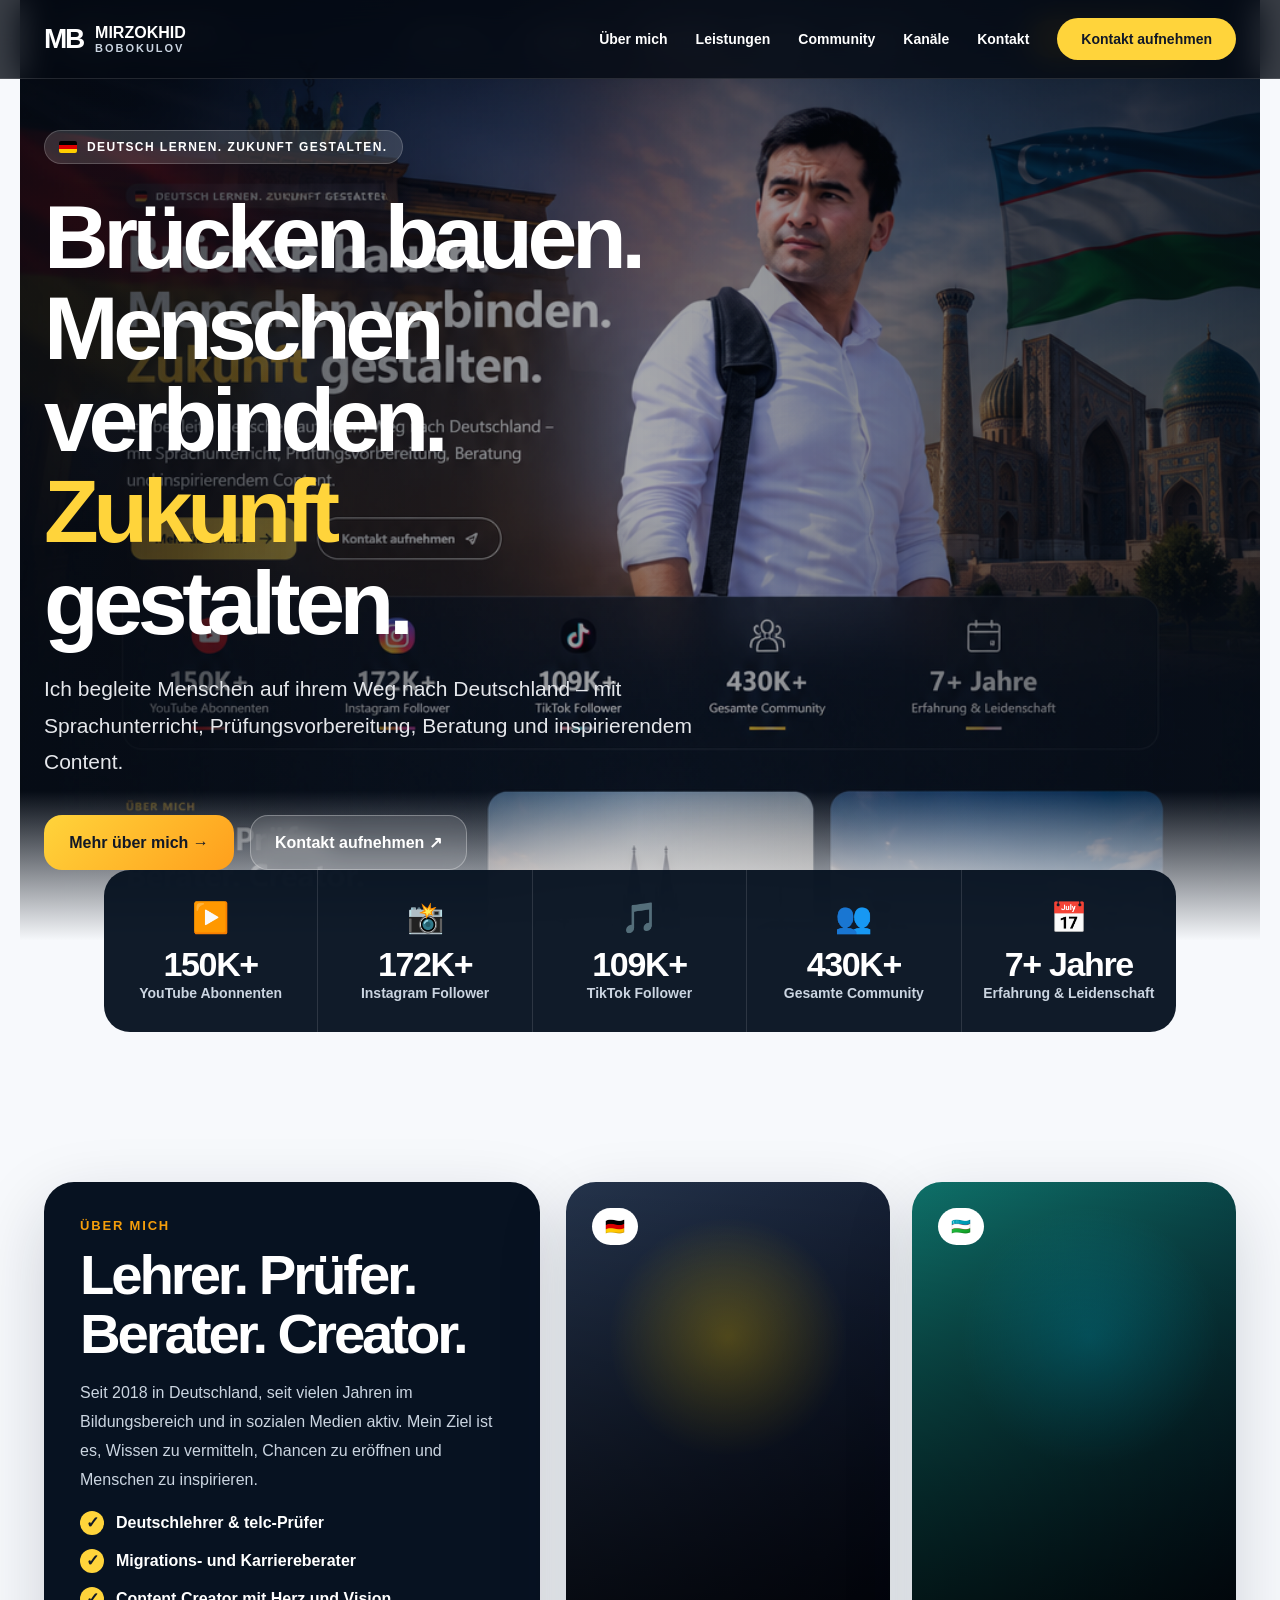
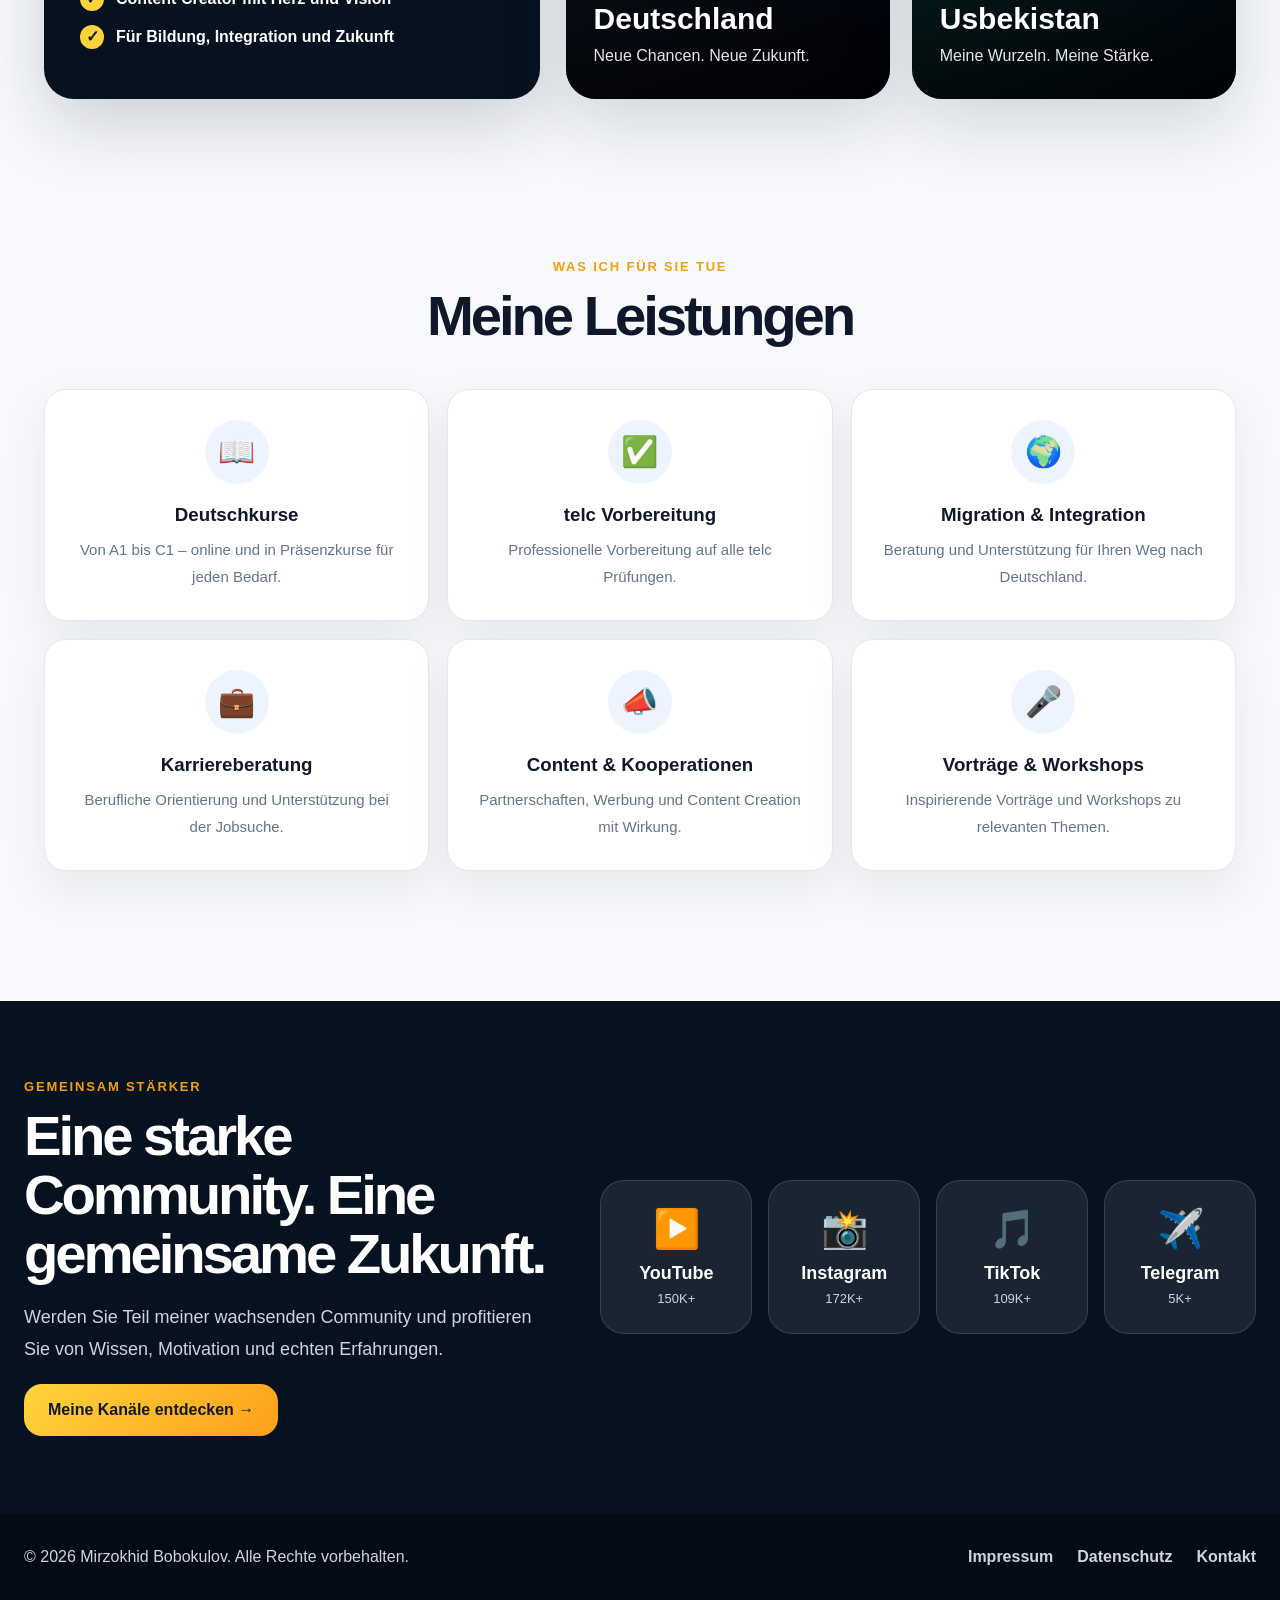
==== commit aaa73bad: "Add files via upload" ====
--- a/index.html
+++ b/index.html
@@ -3,498 +3,374 @@
 <head>
   <meta charset="UTF-8" />
   <meta name="viewport" content="width=device-width, initial-scale=1.0" />
-  <title>Mirzokhid Bobokulov | Deutschlehrer & telc-Prüfer</title>
-  <meta name="description" content="Offizielle Webseite von Mirzokhid Bobokulov – Deutschlehrer, telc-Prüfer, Content Creator sowie Migrations- und Karriereberater in Deutschland." />
+  <title>Mirzokhid Bobokulov | Offizielle Webseite</title>
+  <meta name="description" content="Deutschlehrer, telc-Prüfer, Content Creator sowie Migrations- und Karriereberater in Deutschland." />
 
   <style>
-    :root{
-      --bg:#f6f7fb;
-      --text:#0f172a;
-      --muted:#64748b;
-      --dark:#111827;
-      --card:#ffffff;
-      --line:#e5e7eb;
-      --yellow:#facc15;
-      --red:#dc2626;
-      --orange:#f97316;
-      --blue:#2563eb;
-      --shadow:0 24px 70px rgba(15,23,42,.12);
-    }
-
     *{box-sizing:border-box}
     html{scroll-behavior:smooth}
-
     body{
       margin:0;
       font-family:Arial, Helvetica, sans-serif;
-      color:var(--text);
+      background:#f7f9fc;
+      color:#0f172a;
+    }
+    a{text-decoration:none;color:inherit}
+
+    header{
+      position:fixed;
+      top:0;left:0;right:0;
+      z-index:20;
+      background:rgba(5,10,18,.78);
+      backdrop-filter:blur(16px);
+      border-bottom:1px solid rgba(255,255,255,.12);
+    }
+    .nav{
+      max-width:1240px;
+      margin:auto;
+      padding:18px 24px;
+      display:flex;
+      justify-content:space-between;
+      align-items:center;
+      color:white;
+    }
+    .brand{
+      display:flex;
+      gap:12px;
+      align-items:center;
+      font-weight:900;
+    }
+    .brand-mark{
+      font-size:28px;
+      letter-spacing:-.08em;
+    }
+    .brand small{
+      display:block;
+      color:#cbd5e1;
+      letter-spacing:.18em;
+      font-size:11px;
+    }
+    nav{
+      display:flex;
+      gap:28px;
+      align-items:center;
+      font-size:14px;
+      font-weight:900;
+    }
+    nav a:hover{color:#ffd43b}
+    .nav-cta{
+      background:#ffd43b;
+      color:#111827!important;
+      padding:13px 24px;
+      border-radius:999px;
+    }
+
+    .hero{
+      min-height:100vh;
       background:
-        radial-gradient(circle at 15% 10%, rgba(250,204,21,.18), transparent 26%),
-        radial-gradient(circle at 85% 0%, rgba(220,38,38,.12), transparent 28%),
-        var(--bg);
-    }
-
-    a{text-decoration:none;color:inherit}
-
-    header{
-      position:sticky;
-      top:0;
-      z-index:20;
-      backdrop-filter:blur(18px);
-      background:rgba(255,255,255,.82);
-      border-bottom:1px solid rgba(226,232,240,.9);
-    }
-
-    .nav{
-      max-width:1180px;
-      margin:0 auto;
-      padding:16px 22px;
-      display:flex;
-      justify-content:space-between;
-      align-items:center;
-    }
-
-    .brand{
-      display:flex;
-      align-items:center;
-      gap:12px;
-      font-weight:900;
-    }
-
-    .mark{
-      width:38px;
-      height:38px;
-      display:grid;
-      place-items:center;
-      border-radius:12px;
-      color:white;
-      font-weight:900;
-      background:linear-gradient(135deg,var(--red),var(--yellow));
-      box-shadow:0 10px 25px rgba(220,38,38,.25);
-    }
-
-    .navlinks{
-      display:flex;
-      gap:24px;
-      align-items:center;
-      font-size:14px;
-      font-weight:800;
-      color:#334155;
-    }
-
-    .navlinks a:hover{color:#111827}
-
-    .nav-cta{
-      padding:10px 16px;
-      border-radius:999px;
-      color:white!important;
-      background:#111827;
-      box-shadow:0 10px 25px rgba(15,23,42,.18);
-    }
-
-    .section{
-      max-width:1180px;
-      margin:0 auto;
-      padding:70px 22px;
-    }
-
-    .hero{
-      min-height:calc(100vh - 76px);
-      display:grid;
-      grid-template-columns:1.08fr .92fr;
-      gap:46px;
-      align-items:center;
-      padding-top:86px;
-      padding-bottom:80px;
-    }
-
+        linear-gradient(90deg,rgba(5,10,18,.82),rgba(5,10,18,.35),rgba(5,10,18,.70)),
+        url("hero-bg.png") center top/cover no-repeat;
+      color:white;
+      display:flex;
+      align-items:center;
+      padding:130px 24px 70px;
+      position:relative;
+      overflow:hidden;
+    }
+    .hero:after{
+      content:"";
+      position:absolute;
+      left:0;right:0;bottom:-1px;
+      height:150px;
+      background:linear-gradient(0deg,#f7f9fc,transparent);
+    }
+    .hero-content{
+      position:relative;
+      z-index:2;
+      max-width:1240px;
+      margin:auto;
+      width:100%;
+    }
+    .hero-text{
+      max-width:650px;
+    }
     .eyebrow{
       display:inline-flex;
-      align-items:center;
       gap:10px;
+      align-items:center;
       padding:9px 14px;
-      border:1px solid var(--line);
       border-radius:999px;
-      background:rgba(255,255,255,.76);
-      color:#475569;
-      font-size:13px;
-      font-weight:900;
+      background:rgba(255,255,255,.14);
+      border:1px solid rgba(255,255,255,.18);
+      font-size:12px;
+      letter-spacing:.12em;
       text-transform:uppercase;
-      letter-spacing:.08em;
-    }
-
-    .dot{
-      width:9px;
-      height:9px;
-      border-radius:999px;
-      background:linear-gradient(135deg,var(--red),var(--yellow));
-      box-shadow:0 0 18px rgba(250,204,21,.75);
-    }
-
+      font-weight:900;
+    }
+    .flag{
+      width:18px;
+      height:12px;
+      border-radius:2px;
+      background:linear-gradient(#000 0 33%,#dd0000 33% 66%,#ffce00 66%);
+    }
     h1{
-      margin:24px 0 18px;
-      font-size:clamp(46px,7vw,88px);
-      line-height:.96;
-      letter-spacing:-.07em;
-    }
-
-    .headline-accent{
-      background:linear-gradient(135deg,#111827,#334155);
-      -webkit-background-clip:text;
-      color:transparent;
-    }
-
-    .subtitle{
-      max-width:700px;
-      font-size:clamp(22px,2.6vw,34px);
-      line-height:1.18;
-      font-weight:900;
-      letter-spacing:-.035em;
-      margin:0 0 22px;
-    }
-
+      font-size:clamp(52px,7vw,92px);
+      line-height:1.02;
+      letter-spacing:-.06em;
+      margin:28px 0 22px;
+    }
+    .yellow{color:#ffd43b}
     .lead{
-      max-width:650px;
-      font-size:18px;
-      line-height:1.8;
-      color:var(--muted);
-      margin:0 0 30px;
-    }
-
+      font-size:21px;
+      line-height:1.75;
+      color:#e5e7eb;
+      margin:0 0 34px;
+    }
     .actions{
       display:flex;
+      gap:16px;
       flex-wrap:wrap;
-      gap:14px;
-      margin:30px 0;
-    }
-
+    }
     .btn{
       display:inline-flex;
       align-items:center;
       justify-content:center;
-      gap:10px;
-      padding:15px 20px;
-      border-radius:16px;
-      font-weight:900;
-      border:1px solid var(--line);
-      background:white;
-      box-shadow:0 14px 34px rgba(15,23,42,.08);
+      min-width:190px;
+      padding:17px 24px;
+      border-radius:18px;
+      font-weight:900;
+      border:1px solid rgba(255,255,255,.30);
+      color:white;
+      background:rgba(255,255,255,.10);
+      backdrop-filter:blur(10px);
       transition:.25s ease;
-      min-width:170px;
-    }
-
-    .btn:hover{
-      transform:translateY(-3px);
-      box-shadow:0 20px 45px rgba(15,23,42,.13);
-    }
-
+    }
+    .btn:hover{transform:translateY(-3px)}
     .btn.primary{
-      color:white;
+      background:linear-gradient(135deg,#ffd43b,#ff9f1c);
+      color:#111827;
       border:0;
-      background:linear-gradient(135deg,var(--red),var(--orange),var(--yellow));
-    }
-
-    .btn.dark{
-      color:white;
-      border:0;
-      background:#111827;
-    }
-
-    .trust{
-      display:flex;
-      flex-wrap:wrap;
-      gap:10px;
-      margin-top:18px;
-    }
-
-    .pill{
-      display:inline-flex;
-      align-items:center;
-      gap:8px;
-      padding:10px 13px;
-      border-radius:999px;
-      background:rgba(255,255,255,.8);
-      border:1px solid var(--line);
-      color:#475569;
+    }
+
+    .stats{
+      position:relative;
+      z-index:5;
+      max-width:1120px;
+      margin:-70px auto 70px;
+      padding:0 24px;
+      display:grid;
+      grid-template-columns:repeat(5,1fr);
+      gap:0;
+    }
+    .stat{
+      background:rgba(7,18,33,.96);
+      color:white;
+      text-align:center;
+      padding:30px 20px;
+      border-right:1px solid rgba(255,255,255,.12);
+    }
+    .stat:first-child{border-radius:26px 0 0 26px}
+    .stat:last-child{border-right:0;border-radius:0 26px 26px 0}
+    .stat .icon{font-size:30px;margin-bottom:10px}
+    .stat strong{display:block;font-size:34px;letter-spacing:-.04em}
+    .stat span{font-size:14px;color:#cbd5e1;font-weight:700}
+
+    section{
+      max-width:1240px;
+      margin:auto;
+      padding:80px 24px;
+    }
+    .section-head{
+      text-align:center;
+      max-width:760px;
+      margin:0 auto 44px;
+    }
+    .kicker{
+      color:#f59e0b;
+      text-transform:uppercase;
+      letter-spacing:.14em;
       font-size:13px;
-      font-weight:800;
-    }
-
-    .visual{
-      position:relative;
-      min-height:560px;
-      display:grid;
-      place-items:center;
-    }
-
-    .image-frame{
-      position:relative;
-      width:min(100%,480px);
-      aspect-ratio:1/1;
-      border-radius:42px;
-      padding:14px;
-      background:
-        linear-gradient(#ffffff,#ffffff) padding-box,
-        linear-gradient(135deg,var(--red),var(--yellow),#111827) border-box;
-      border:5px solid transparent;
-      box-shadow:0 40px 100px rgba(15,23,42,.22);
-      overflow:hidden;
-    }
-
-    .image-frame img{
-      width:100%;
-      height:100%;
-      object-fit:cover;
-      border-radius:30px;
-      display:block;
-      background:#111827;
-    }
-
-    .floating-card{
-      position:absolute;
-      left:0;
-      bottom:52px;
-      width:255px;
-      padding:18px;
-      border-radius:22px;
-      background:rgba(255,255,255,.88);
-      border:1px solid rgba(226,232,240,.9);
-      box-shadow:var(--shadow);
-      backdrop-filter:blur(16px);
-    }
-
-    .floating-card strong{
-      display:block;
-      font-size:28px;
-      letter-spacing:-.04em;
-    }
-
-    .floating-card span{
-      color:var(--muted);
-      font-size:14px;
-      font-weight:800;
-    }
-
-    .stats{
-      display:grid;
-      grid-template-columns:repeat(4,1fr);
-      gap:18px;
-      margin-top:-20px;
-    }
-
-    .stat{
-      background:white;
-      border:1px solid var(--line);
-      border-radius:24px;
-      padding:26px;
-      box-shadow:0 18px 50px rgba(15,23,42,.08);
-      text-align:center;
-    }
-
-    .stat strong{
-      display:block;
-      font-size:34px;
-      letter-spacing:-.04em;
-    }
-
-    .stat span{
-      color:var(--muted);
-      font-weight:800;
-      font-size:14px;
-    }
-
-    .block-title{
-      max-width:720px;
-      margin-bottom:30px;
-    }
-
-    .label{
-      color:var(--orange);
-      font-size:13px;
-      letter-spacing:.1em;
-      text-transform:uppercase;
       font-weight:900;
       margin-bottom:12px;
     }
-
     h2{
-      font-size:clamp(34px,4vw,54px);
-      line-height:1.02;
+      font-size:clamp(34px,4.4vw,58px);
+      line-height:1.05;
       letter-spacing:-.055em;
       margin:0 0 16px;
     }
-
-    .block-title p{
-      font-size:18px;
-      line-height:1.8;
-      color:var(--muted);
-      margin:0;
-    }
+    p{line-height:1.8}
+    .muted{color:#64748b;font-size:18px}
 
     .about-grid{
       display:grid;
-      grid-template-columns:1.1fr .9fr;
-      gap:24px;
-    }
-
-    .card{
-      background:white;
-      border:1px solid var(--line);
-      border-radius:28px;
-      padding:32px;
-      box-shadow:0 20px 60px rgba(15,23,42,.08);
-    }
-
-    .card p{
-      color:#475569;
-      line-height:1.85;
-      font-size:17px;
-      margin:0;
-    }
-
-    .service-list{
-      display:grid;
-      gap:14px;
-    }
-
-    .service{
-      display:flex;
-      gap:16px;
-      align-items:flex-start;
-      padding:18px;
-      border-radius:20px;
-      background:#f8fafc;
-      border:1px solid var(--line);
-    }
-
-    .icon{
-      width:44px;
-      height:44px;
-      border-radius:15px;
-      display:grid;
-      place-items:center;
-      flex:0 0 auto;
-      background:linear-gradient(135deg,rgba(250,204,21,.22),rgba(220,38,38,.12));
-      font-size:22px;
-    }
-
-    .service strong{display:block;margin-bottom:5px}
-    .service span{color:var(--muted);font-size:14px;line-height:1.5}
-
-    .channels{
+      grid-template-columns:.85fr 1.15fr;
+      gap:26px;
+      align-items:stretch;
+    }
+    .about-card{
+      background:#071221;
+      color:white;
+      border-radius:30px;
+      padding:36px;
+      box-shadow:0 25px 70px rgba(15,23,42,.18);
+    }
+    .about-card p{color:#cbd5e1}
+    .check{
+      display:flex;
+      gap:12px;
+      align-items:center;
+      margin:14px 0;
+      font-weight:800;
+    }
+    .check b{
+      width:24px;height:24px;
+      display:grid;place-items:center;
+      border-radius:50%;
+      background:#ffd43b;
+      color:#111827;
+    }
+    .places{
       display:grid;
       grid-template-columns:1fr 1fr;
       gap:22px;
     }
-
-    .channel-card h3{
-      font-size:24px;
-      margin:0 0 18px;
-    }
-
-    .channel{
-      display:flex;
-      justify-content:space-between;
+    .place{
+      min-height:380px;
+      border-radius:30px;
+      padding:28px;
+      display:flex;
+      flex-direction:column;
+      justify-content:flex-end;
+      color:white;
+      position:relative;
+      overflow:hidden;
+      box-shadow:0 25px 70px rgba(15,23,42,.16);
+    }
+    .place:before{
+      content:"";
+      position:absolute;inset:0;
+      background:linear-gradient(180deg,rgba(0,0,0,.05),rgba(0,0,0,.78));
+    }
+    .place *{position:relative;z-index:2}
+    .place.de{
+      background:
+        radial-gradient(circle at 50% 30%,rgba(255,206,0,.36),transparent 30%),
+        linear-gradient(135deg,#26364f,#020617);
+    }
+    .place.uz{
+      background:
+        radial-gradient(circle at 55% 30%,rgba(0,153,181,.42),transparent 32%),
+        linear-gradient(135deg,#0f766e,#020617);
+    }
+    .badge{
+      position:absolute;
+      left:26px;top:26px;
+      background:white;
+      color:#111827;
+      border-radius:999px;
+      padding:9px 13px;
+      font-weight:900;
+    }
+    .place h3{font-size:30px;margin:0 0 6px}
+    .place p{margin:0;color:#e5e7eb}
+
+    .services{
+      display:grid;
+      grid-template-columns:repeat(3,1fr);
+      gap:18px;
+    }
+    .service{
+      background:white;
+      border:1px solid #e5e7eb;
+      border-radius:22px;
+      padding:30px;
+      text-align:center;
+      box-shadow:0 18px 48px rgba(15,23,42,.07);
+      transition:.25s ease;
+    }
+    .service:hover{
+      transform:translateY(-5px);
+      box-shadow:0 24px 60px rgba(15,23,42,.10);
+    }
+    .service .icon{
+      width:64px;height:64px;
+      margin:0 auto 20px;
+      border-radius:50%;
+      display:grid;
+      place-items:center;
+      background:#eef4ff;
+      font-size:30px;
+    }
+    .service h3{margin:0 0 10px}
+    .service p{color:#64748b;margin:0;font-size:15px}
+
+    .community{
+      max-width:none;
+      background:#071221;
+      color:white;
+      margin-top:50px;
+      padding:78px 24px;
+    }
+    .community-inner{
+      max-width:1240px;
+      margin:auto;
+      display:grid;
+      grid-template-columns:.9fr 1.1fr;
+      gap:40px;
+      align-items:center;
+    }
+    .community p{color:#cbd5e1;font-size:18px}
+    .socials{
+      display:grid;
+      grid-template-columns:repeat(4,1fr);
       gap:16px;
-      align-items:center;
-      padding:16px 0;
-      border-bottom:1px solid var(--line);
-    }
-
-    .channel:last-child{border-bottom:0}
-
-    .channel strong{display:block}
-    .channel span{color:var(--muted);font-size:14px}
-    .channel b{font-size:18px}
-
-    .cta{
-      background:linear-gradient(135deg,#111827,#020617);
-      color:white;
-      border-radius:32px;
-      padding:44px;
-      box-shadow:0 30px 90px rgba(15,23,42,.22);
-      display:flex;
-      justify-content:space-between;
-      gap:24px;
-      align-items:center;
-    }
-
-    .cta h2{
-      color:white;
-      font-size:42px;
-    }
-
-    .cta p{
+    }
+    .social{
+      background:rgba(255,255,255,.08);
+      border:1px solid rgba(255,255,255,.14);
+      border-radius:24px;
+      padding:26px 18px;
+      text-align:center;
+      transition:.25s ease;
+    }
+    .social:hover{transform:translateY(-4px);background:rgba(255,255,255,.12)}
+    .social .sicon{font-size:38px;margin-bottom:12px}
+    .social strong{display:block;font-size:18px;margin-bottom:5px}
+    .social span{color:#cbd5e1;font-size:13px}
+
+    footer{
+      background:#050b14;
       color:#cbd5e1;
-      max-width:650px;
-      line-height:1.8;
-    }
-
-    footer{
-      padding:42px 22px;
-      color:var(--muted);
-    }
-
-    .footer-inner{
-      max-width:1180px;
-      margin:0 auto;
+      padding:34px 24px;
+    }
+    .footer{
+      max-width:1240px;
+      margin:auto;
       display:flex;
       justify-content:space-between;
       gap:20px;
-      border-top:1px solid var(--line);
-      padding-top:24px;
-      font-size:14px;
-    }
-
-    .footer-inner a{
-      margin-left:18px;
-      color:var(--muted);
-      font-weight:800;
-    }
-
-    @media(max-width:920px){
-      .hero,
-      .about-grid,
-      .channels{
-        grid-template-columns:1fr;
-      }
-
-      .visual{
-        min-height:auto;
-      }
-
-      .floating-card{
-        position:relative;
-        left:auto;
-        bottom:auto;
-        margin-top:-26px;
-        width:auto;
-      }
-
-      .stats{
-        grid-template-columns:repeat(2,1fr);
-      }
-
-      .cta{
-        display:block;
-      }
-
-      .navlinks{
-        display:none;
-      }
-    }
-
+    }
+    .footer a{margin-left:24px;color:#cbd5e1;font-weight:800}
+
+    @media(max-width:950px){
+      nav{display:none}
+      .hero{min-height:auto;padding-top:120px}
+      .stats{grid-template-columns:1fr 1fr;margin-top:24px}
+      .stat:first-child,.stat:last-child{border-radius:0}
+      .about-grid,.community-inner{grid-template-columns:1fr}
+      .places,.services{grid-template-columns:1fr}
+      .socials{grid-template-columns:1fr 1fr}
+    }
     @media(max-width:560px){
-      .section{padding:46px 16px}
-      .hero{padding-top:52px}
-      h1{font-size:48px}
-      .subtitle{font-size:23px}
+      h1{font-size:46px}
+      .lead{font-size:18px}
+      .actions .btn{width:100%}
       .stats{grid-template-columns:1fr}
-      .actions .btn{width:100%}
-      .image-frame{border-radius:30px}
-      .footer-inner{display:block;text-align:center}
-      .footer-inner div:last-child{margin-top:14px}
-      .footer-inner a{margin:0 8px}
+      .socials{grid-template-columns:1fr}
+      .footer{display:block;text-align:center}
+      .footer div:last-child{margin-top:16px}
+      .footer a{margin:0 9px}
     }
   </style>
 </head>
@@ -503,248 +379,111 @@
   <header>
     <div class="nav">
       <a class="brand" href="index.html">
-        <span class="mark">MB</span>
-        <span>Mirzokhid Bobokulov</span>
+        <span class="brand-mark">MB</span>
+        <span>MIRZOKHID<small>BOBOKULOV</small></span>
       </a>
-
-      <nav class="navlinks">
+      <nav>
         <a href="#ueber-mich">Über mich</a>
         <a href="#leistungen">Leistungen</a>
+        <a href="#community">Community</a>
         <a href="#kanaele">Kanäle</a>
-        <a href="impressum.html">Impressum</a>
-        <a class="nav-cta" href="kontakt.html">Kontakt</a>
+        <a href="kontakt.html">Kontakt</a>
+        <a class="nav-cta" href="kontakt.html">Kontakt aufnehmen</a>
       </nav>
     </div>
   </header>
 
   <main>
-    <section class="section hero">
-      <div>
-        <div class="eyebrow"><span class="dot"></span> Offizielle Webseite</div>
-
-        <h1>
-          Deutsch lernen.<br>
-          In Deutschland<br>
-          <span class="headline-accent">ankommen.</span>
-        </h1>
-
-        <p class="subtitle">
-          Deutschlehrer · telc-Prüfer · Content Creator · Migrations- & Karriereberater
-        </p>
-
-        <p class="lead">
-          Seit über sieben Jahren unterstütze ich Menschen auf ihrem Weg nach Deutschland –
-          mit Sprachunterricht, telc-Prüfungsvorbereitung, Beratung und praxisnahen Inhalten
-          in sozialen Medien.
-        </p>
-
-        <div class="actions">
-          <a class="btn primary" href="kontakt.html">Kontakt aufnehmen</a>
-          <a class="btn dark" href="https://www.youtube.com/@mirzo_in_germany" target="_blank" rel="noopener">YouTube ansehen</a>
-        </div>
-
-        <div class="trust">
-          <span class="pill">🇩🇪 In Deutschland seit 2018</span>
-          <span class="pill">🎓 telc-Prüfer</span>
-          <span class="pill">📱 430K+ Community</span>
-        </div>
-      </div>
-
-      <div class="visual">
-        <div class="image-frame">
-          <img src="profile.png" alt="Mirzokhid Bobokulov">
-        </div>
-
-        <div class="floating-card">
-          <strong>430.000+</strong>
-          <span>Menschen in der Social-Media-Community</span>
-        </div>
-      </div>
-    </section>
-
-    <section class="section">
-      <div class="stats">
-        <div class="stat">
-          <strong>150K+</strong>
-          <span>YouTube-Abonnenten</span>
-        </div>
-        <div class="stat">
-          <strong>172K+</strong>
-          <span>Instagram-Follower</span>
-        </div>
-        <div class="stat">
-          <strong>109K+</strong>
-          <span>TikTok-Follower</span>
-        </div>
-        <div class="stat">
-          <strong>7+</strong>
-          <span>Jahre Content Creation</span>
-        </div>
-      </div>
-    </section>
-
-    <section class="section" id="ueber-mich">
-      <div class="block-title">
-        <div class="label">Über mich</div>
-        <h2>Sprache. Orientierung. Perspektiven.</h2>
-        <p>
-          Meine Arbeit verbindet Deutschunterricht, Prüfungsvorbereitung,
-          Beratung und Reichweite in sozialen Medien.
-        </p>
-      </div>
-
-      <div class="about-grid">
-        <div class="card">
-          <p>
-            Ich bin Deutschlehrer, telc-Prüfer sowie Migrations- und Karriereberater in Deutschland.
-            Mein Ziel ist es, Menschen dabei zu unterstützen, Deutsch erfolgreich zu lernen,
-            sich in Deutschland zurechtzufinden und ihre beruflichen Ziele strukturiert zu verfolgen.
-            Zusätzlich veröffentliche ich seit über sieben Jahren Inhalte rund um Deutschland,
-            Sprache, Integration, Alltag und berufliche Perspektiven.
+    <section class="hero">
+      <div class="hero-content">
+        <div class="hero-text">
+          <div class="eyebrow"><span class="flag"></span> Deutsch lernen. Zukunft gestalten.</div>
+          <h1>Brücken bauen.<br>Menschen verbinden.<br><span class="yellow">Zukunft</span> gestalten.</h1>
+          <p class="lead">
+            Ich begleite Menschen auf ihrem Weg nach Deutschland – mit Sprachunterricht,
+            Prüfungsvorbereitung, Beratung und inspirierendem Content.
           </p>
-        </div>
-
-        <div class="card service-list">
-          <div class="service">
-            <div class="icon">🎓</div>
-            <div>
-              <strong>Deutschunterricht</strong>
-              <span>Strukturiert, praxisnah und zielorientiert – von A1 bis C1.</span>
-            </div>
-          </div>
-
-          <div class="service">
-            <div class="icon">✅</div>
-            <div>
-              <strong>telc-Prüfungsvorbereitung</strong>
-              <span>Vorbereitung auf telc B1, B2 und C1 Hochschule.</span>
-            </div>
-          </div>
-
-          <div class="service">
-            <div class="icon">🚀</div>
-            <div>
-              <strong>Migration & Karriere</strong>
-              <span>Beratung zu Integration, Ausbildung, Jobsuche und Karriere.</span>
-            </div>
+          <div class="actions">
+            <a class="btn primary" href="#ueber-mich">Mehr über mich →</a>
+            <a class="btn" href="kontakt.html">Kontakt aufnehmen ↗</a>
           </div>
         </div>
       </div>
     </section>
 
-    <section class="section" id="leistungen">
-      <div class="block-title">
-        <div class="label">Leistungen</div>
-        <h2>Unterstützung für Ihren Weg nach Deutschland.</h2>
-      </div>
-
+    <div class="stats">
+      <div class="stat"><div class="icon">▶️</div><strong>150K+</strong><span>YouTube Abonnenten</span></div>
+      <div class="stat"><div class="icon">📸</div><strong>172K+</strong><span>Instagram Follower</span></div>
+      <div class="stat"><div class="icon">🎵</div><strong>109K+</strong><span>TikTok Follower</span></div>
+      <div class="stat"><div class="icon">👥</div><strong>430K+</strong><span>Gesamte Community</span></div>
+      <div class="stat"><div class="icon">📅</div><strong>7+ Jahre</strong><span>Erfahrung & Leidenschaft</span></div>
+    </div>
+
+    <section id="ueber-mich">
       <div class="about-grid">
-        <div class="card">
-          <h3>Bildung & Beratung</h3>
-          <div class="service-list">
-            <div class="service">
-              <div class="icon">📘</div>
-              <div><strong>Deutschkurse</strong><span>A1 bis C1, Prüfungsvorbereitung und Lernstrategie.</span></div>
-            </div>
-            <div class="service">
-              <div class="icon">📝</div>
-              <div><strong>telc-Vorbereitung</strong><span>Training für schriftliche und mündliche Prüfungsteile.</span></div>
-            </div>
-            <div class="service">
-              <div class="icon">🧭</div>
-              <div><strong>Migrationsberatung</strong><span>Orientierung zu Bildungswegen, Aufenthalt und Integration.</span></div>
-            </div>
-          </div>
+        <div class="about-card">
+          <div class="kicker">Über mich</div>
+          <h2>Lehrer. Prüfer. Berater. Creator.</h2>
+          <p>
+            Seit 2018 in Deutschland, seit vielen Jahren im Bildungsbereich und in sozialen Medien aktiv.
+            Mein Ziel ist es, Wissen zu vermitteln, Chancen zu eröffnen und Menschen zu inspirieren.
+          </p>
+          <div class="check"><b>✓</b>Deutschlehrer & telc-Prüfer</div>
+          <div class="check"><b>✓</b>Migrations- und Karriereberater</div>
+          <div class="check"><b>✓</b>Content Creator mit Herz und Vision</div>
+          <div class="check"><b>✓</b>Für Bildung, Integration und Zukunft</div>
         </div>
 
-        <div class="card">
-          <h3>Kooperationen & Medien</h3>
-          <div class="service-list">
-            <div class="service">
-              <div class="icon">📣</div>
-              <div><strong>Social-Media-Kooperationen</strong><span>Kampagnen für Bildungs-, Karriere- und Deutschland-Themen.</span></div>
-            </div>
-            <div class="service">
-              <div class="icon">🎤</div>
-              <div><strong>Vorträge & Workshops</strong><span>Impulse zu Sprache, Integration, Bildung und Karriere.</span></div>
-            </div>
-            <div class="service">
-              <div class="icon">🤝</div>
-              <div><strong>Projektpartnerschaften</strong><span>Zusammenarbeit mit Organisationen, Unternehmen und Bildungsträgern.</span></div>
-            </div>
-          </div>
+        <div class="places">
+          <div class="place de"><span class="badge">🇩🇪</span><h3>Deutschland</h3><p>Neue Chancen. Neue Zukunft.</p></div>
+          <div class="place uz"><span class="badge">🇺🇿</span><h3>Usbekistan</h3><p>Meine Wurzeln. Meine Stärke.</p></div>
         </div>
       </div>
     </section>
 
-    <section class="section" id="kanaele">
-      <div class="block-title">
-        <div class="label">Kanäle</div>
-        <h2>Deutschsprachige und usbekischsprachige Community.</h2>
+    <section id="leistungen">
+      <div class="section-head">
+        <div class="kicker">Was ich für Sie tue</div>
+        <h2>Meine Leistungen</h2>
       </div>
-
-      <div class="channels">
-        <div class="card channel-card">
-          <h3>🇺🇿 Usbekischsprachige Kanäle</h3>
-
-          <a class="channel" href="https://www.youtube.com/@mirzo_in_germany" target="_blank" rel="noopener">
-            <div><strong>YouTube</strong><span>@mirzo_in_germany</span></div><b>150K+</b>
-          </a>
-
-          <a class="channel" href="https://www.instagram.com/mirzokhid.bobokulov/" target="_blank" rel="noopener">
-            <div><strong>Instagram</strong><span>@mirzokhid.bobokulov</span></div><b>32K+</b>
-          </a>
-
-          <a class="channel" href="#" target="_blank" rel="noopener">
-            <div><strong>TikTok</strong><span>@mirzo_in_germany</span></div><b>4K+</b>
-          </a>
-
-          <a class="channel" href="#" target="_blank" rel="noopener">
-            <div><strong>Telegram</strong><span>@nemis_tili</span></div><b>5K+</b>
-          </a>
+      <div class="services">
+        <div class="service"><div class="icon">📖</div><h3>Deutschkurse</h3><p>Von A1 bis C1 – online und in Präsenzkurse für jeden Bedarf.</p></div>
+        <div class="service"><div class="icon">✅</div><h3>telc Vorbereitung</h3><p>Professionelle Vorbereitung auf alle telc Prüfungen.</p></div>
+        <div class="service"><div class="icon">🌍</div><h3>Migration & Integration</h3><p>Beratung und Unterstützung für Ihren Weg nach Deutschland.</p></div>
+        <div class="service"><div class="icon">💼</div><h3>Karriereberatung</h3><p>Berufliche Orientierung und Unterstützung bei der Jobsuche.</p></div>
+        <div class="service"><div class="icon">📣</div><h3>Content & Kooperationen</h3><p>Partnerschaften, Werbung und Content Creation mit Wirkung.</p></div>
+        <div class="service"><div class="icon">🎤</div><h3>Vorträge & Workshops</h3><p>Inspirierende Vorträge und Workshops zu relevanten Themen.</p></div>
+      </div>
+    </section>
+
+    <section class="community" id="community">
+      <div class="community-inner">
+        <div>
+          <div class="kicker">Gemeinsam stärker</div>
+          <h2>Eine starke Community. Eine gemeinsame Zukunft.</h2>
+          <p>
+            Werden Sie Teil meiner wachsenden Community und profitieren Sie von Wissen,
+            Motivation und echten Erfahrungen.
+          </p>
+          <div class="actions">
+            <a class="btn primary" href="#kanaele">Meine Kanäle entdecken →</a>
+          </div>
         </div>
 
-        <div class="card channel-card">
-          <h3>🇩🇪 Deutschsprachige Kanäle</h3>
-
-          <a class="channel" href="https://www.instagram.com/german_in_germany/" target="_blank" rel="noopener">
-            <div><strong>Instagram</strong><span>@german_in_germany</span></div><b>140K+</b>
-          </a>
-
-          <a class="channel" href="#" target="_blank" rel="noopener">
-            <div><strong>TikTok</strong><span>@deutsch_in_deutschland</span></div><b>105K+</b>
-          </a>
-
-          <div class="channel">
-            <div><strong>Gesamtreichweite</strong><span>Über mehrere Plattformen</span></div><b>430K+</b>
-          </div>
+        <div class="socials" id="kanaele">
+          <a class="social" href="https://www.youtube.com/@mirzo_in_germany" target="_blank" rel="noopener"><div class="sicon">▶️</div><strong>YouTube</strong><span>150K+</span></a>
+          <a class="social" href="https://www.instagram.com/mirzokhid.bobokulov/" target="_blank" rel="noopener"><div class="sicon">📸</div><strong>Instagram</strong><span>172K+</span></a>
+          <a class="social" href="#" target="_blank" rel="noopener"><div class="sicon">🎵</div><strong>TikTok</strong><span>109K+</span></a>
+          <a class="social" href="#" target="_blank" rel="noopener"><div class="sicon">✈️</div><strong>Telegram</strong><span>5K+</span></a>
         </div>
       </div>
     </section>
-
-    <section class="section">
-      <div class="cta">
-        <div>
-          <div class="label">Kontakt</div>
-          <h2>Sie möchten mit mir zusammenarbeiten?</h2>
-          <p>
-            Für Kooperationen, Bildungsprojekte, Beratungsanfragen oder allgemeine Anliegen
-            können Sie mir über das Kontaktformular schreiben.
-          </p>
-        </div>
-        <a class="btn primary" href="kontakt.html">Kontaktformular öffnen</a>
-      </div>
-    </section>
   </main>
 
   <footer>
-    <div class="footer-inner">
-      <div>© 2026 Mirzokhid Bobokulov</div>
-      <div>
-        <a href="kontakt.html">Kontakt</a>
-        <a href="impressum.html">Impressum</a>
-        <a href="datenschutz.html">Datenschutz</a>
-      </div>
+    <div class="footer">
+      <div>© 2026 Mirzokhid Bobokulov. Alle Rechte vorbehalten.</div>
+      <div><a href="impressum.html">Impressum</a><a href="datenschutz.html">Datenschutz</a><a href="kontakt.html">Kontakt</a></div>
     </div>
   </footer>
 </body>
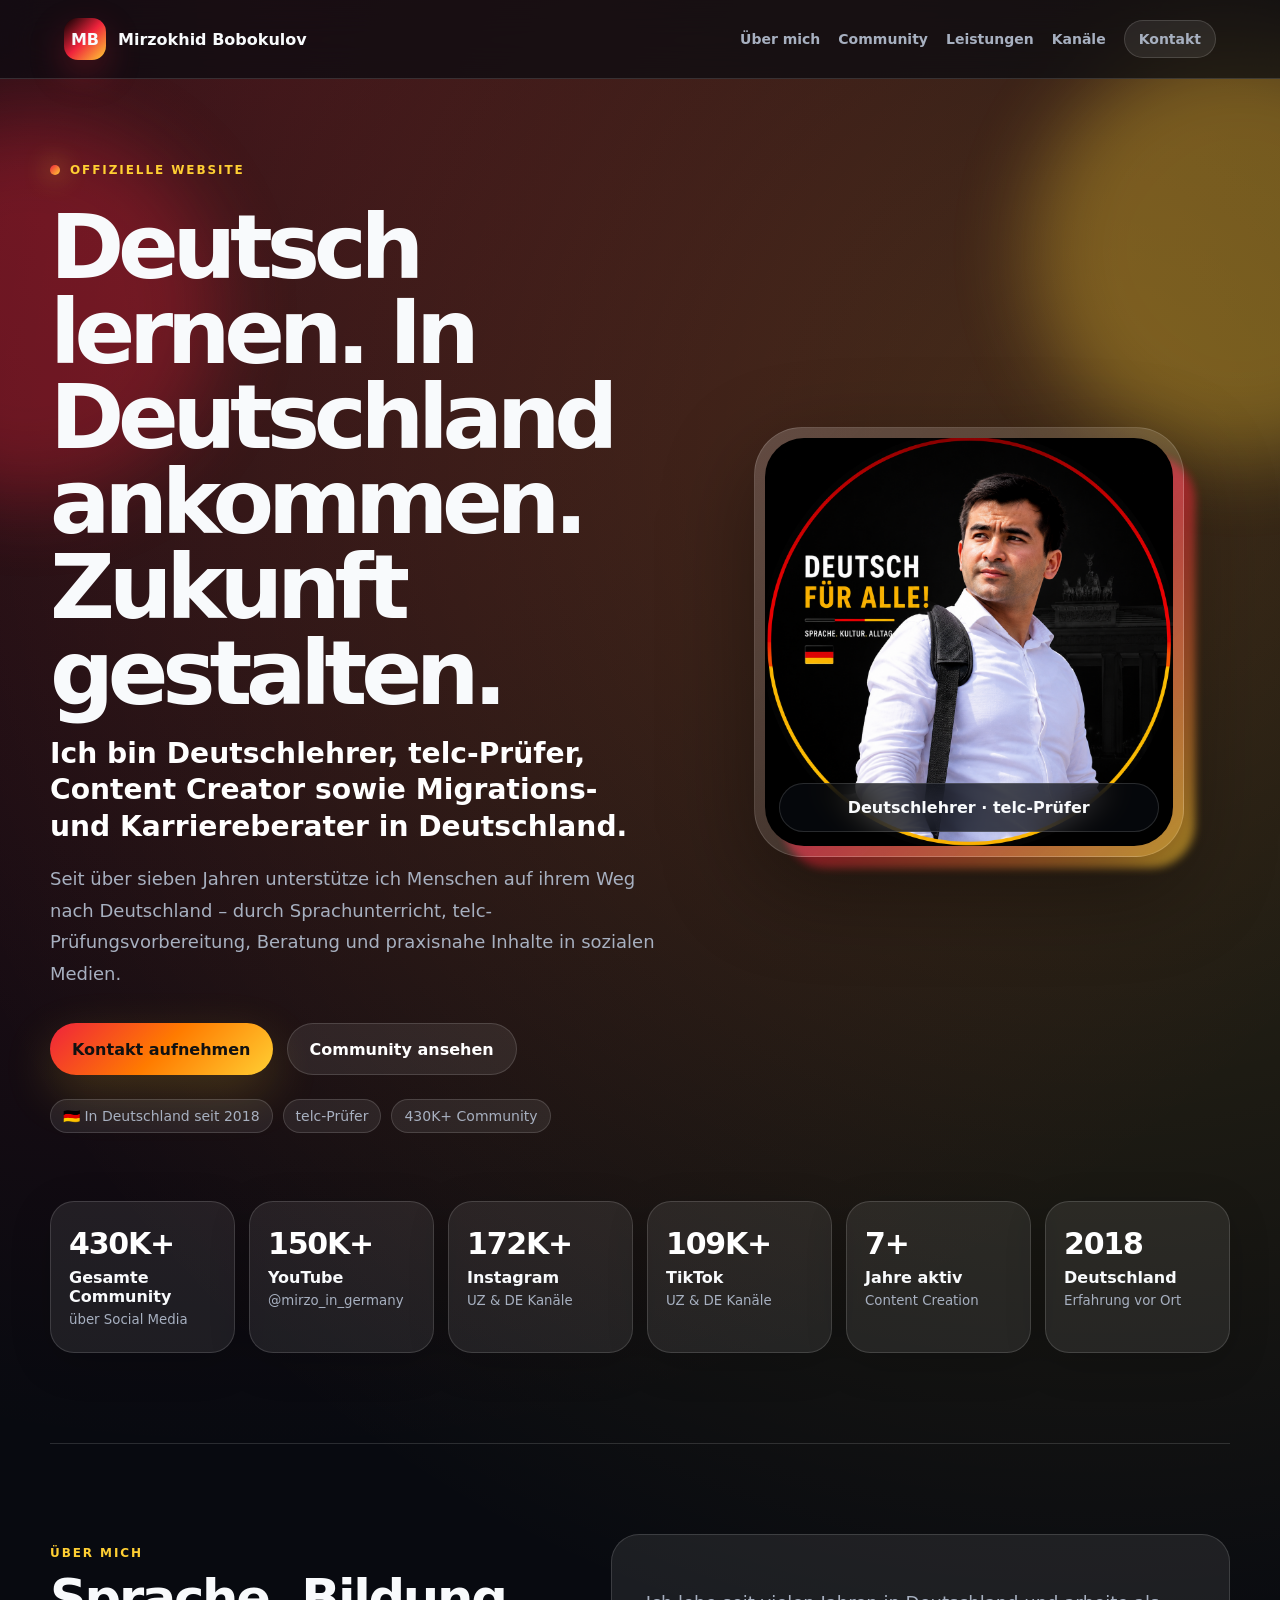
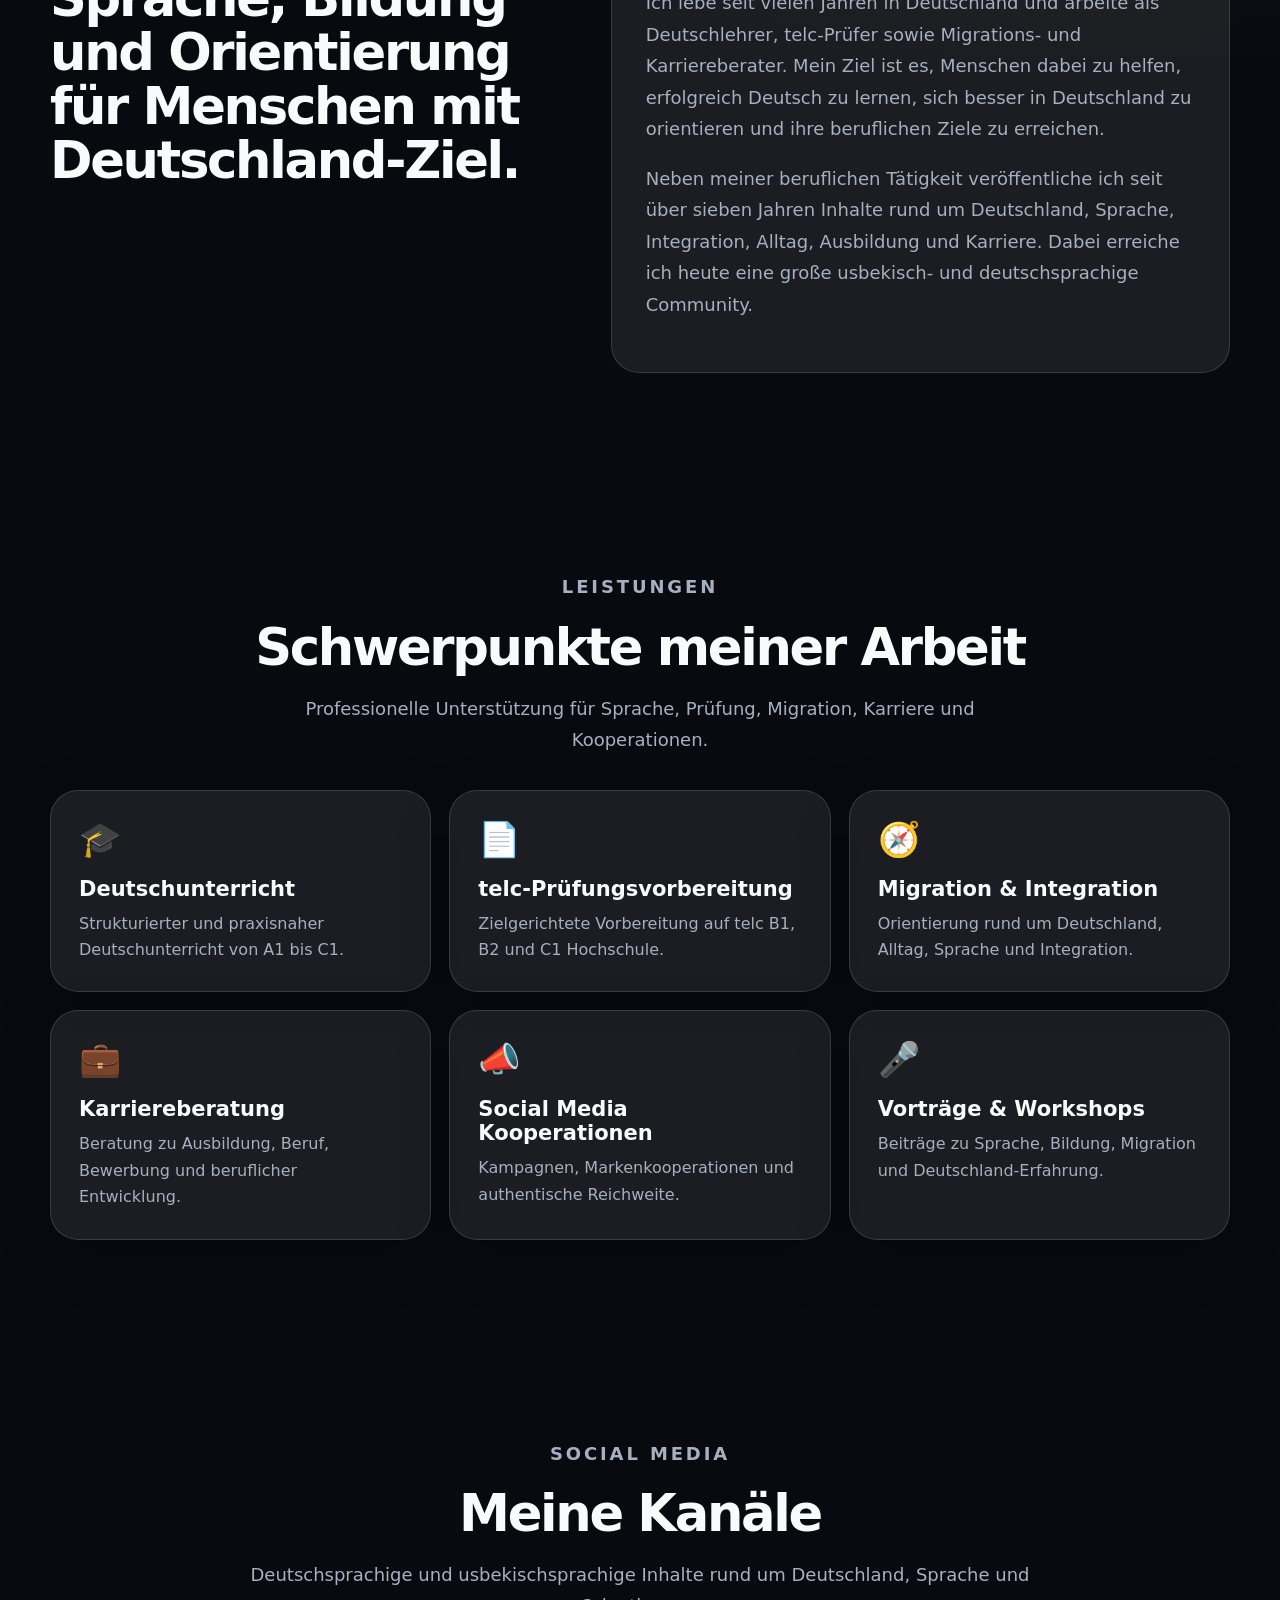
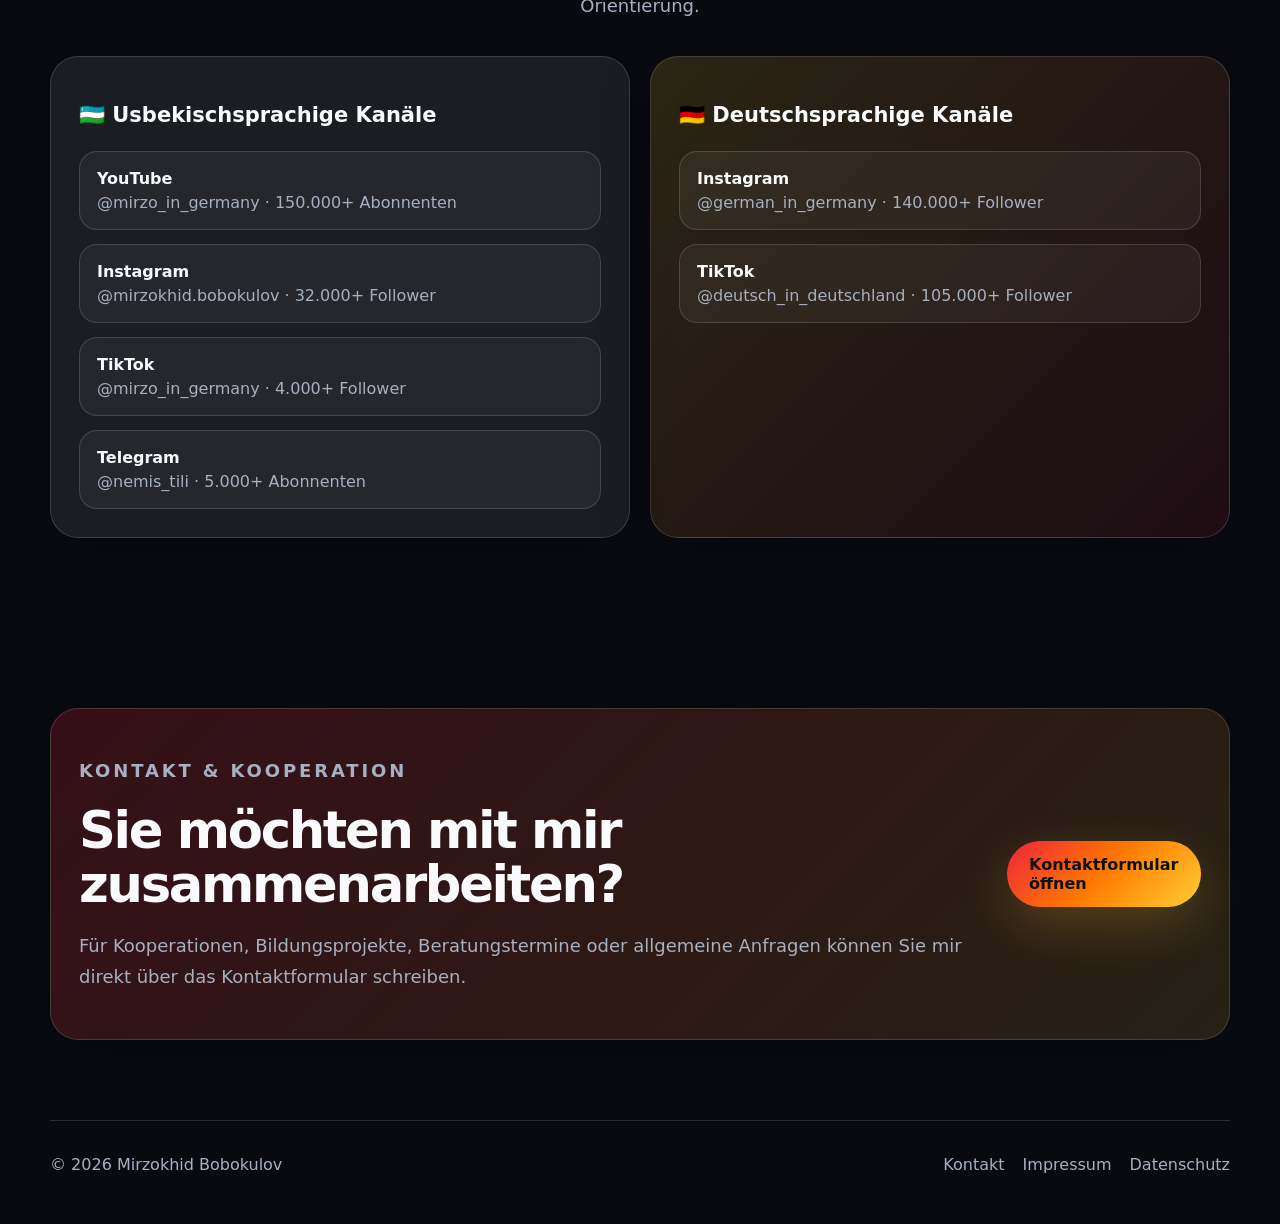
==== commit 4a91d4b6: "Add files via upload" ====
--- a/index.html
+++ b/index.html
@@ -3,488 +3,131 @@
 <head>
   <meta charset="UTF-8" />
   <meta name="viewport" content="width=device-width, initial-scale=1.0" />
-  <title>Mirzokhid Bobokulov | Offizielle Webseite</title>
-  <meta name="description" content="Deutschlehrer, telc-Prüfer, Content Creator sowie Migrations- und Karriereberater in Deutschland." />
+  <meta name="description" content="Offizielle Website von Mirzokhid Bobokulov – Deutschlehrer, telc-Prüfer, Content Creator sowie Migrations- und Karriereberater in Deutschland." />
+  <meta name="theme-color" content="#0b0d12" />
+  <title>Mirzokhid Bobokulov – Deutschlehrer, telc-Prüfer & Content Creator</title>
+  <link rel="stylesheet" href="style.css" />
+</head>
+<body>
+  <div class="bg-orb orb-one"></div>
+  <div class="bg-orb orb-two"></div>
 
-  <style>
-    *{box-sizing:border-box}
-    html{scroll-behavior:smooth}
-    body{
-      margin:0;
-      font-family:Arial, Helvetica, sans-serif;
-      background:#f7f9fc;
-      color:#0f172a;
-    }
-    a{text-decoration:none;color:inherit}
-
-    header{
-      position:fixed;
-      top:0;left:0;right:0;
-      z-index:20;
-      background:rgba(5,10,18,.78);
-      backdrop-filter:blur(16px);
-      border-bottom:1px solid rgba(255,255,255,.12);
-    }
-    .nav{
-      max-width:1240px;
-      margin:auto;
-      padding:18px 24px;
-      display:flex;
-      justify-content:space-between;
-      align-items:center;
-      color:white;
-    }
-    .brand{
-      display:flex;
-      gap:12px;
-      align-items:center;
-      font-weight:900;
-    }
-    .brand-mark{
-      font-size:28px;
-      letter-spacing:-.08em;
-    }
-    .brand small{
-      display:block;
-      color:#cbd5e1;
-      letter-spacing:.18em;
-      font-size:11px;
-    }
-    nav{
-      display:flex;
-      gap:28px;
-      align-items:center;
-      font-size:14px;
-      font-weight:900;
-    }
-    nav a:hover{color:#ffd43b}
-    .nav-cta{
-      background:#ffd43b;
-      color:#111827!important;
-      padding:13px 24px;
-      border-radius:999px;
-    }
-
-    .hero{
-      min-height:100vh;
-      background:
-        linear-gradient(90deg,rgba(5,10,18,.82),rgba(5,10,18,.35),rgba(5,10,18,.70)),
-        url("hero-bg.png") center top/cover no-repeat;
-      color:white;
-      display:flex;
-      align-items:center;
-      padding:130px 24px 70px;
-      position:relative;
-      overflow:hidden;
-    }
-    .hero:after{
-      content:"";
-      position:absolute;
-      left:0;right:0;bottom:-1px;
-      height:150px;
-      background:linear-gradient(0deg,#f7f9fc,transparent);
-    }
-    .hero-content{
-      position:relative;
-      z-index:2;
-      max-width:1240px;
-      margin:auto;
-      width:100%;
-    }
-    .hero-text{
-      max-width:650px;
-    }
-    .eyebrow{
-      display:inline-flex;
-      gap:10px;
-      align-items:center;
-      padding:9px 14px;
-      border-radius:999px;
-      background:rgba(255,255,255,.14);
-      border:1px solid rgba(255,255,255,.18);
-      font-size:12px;
-      letter-spacing:.12em;
-      text-transform:uppercase;
-      font-weight:900;
-    }
-    .flag{
-      width:18px;
-      height:12px;
-      border-radius:2px;
-      background:linear-gradient(#000 0 33%,#dd0000 33% 66%,#ffce00 66%);
-    }
-    h1{
-      font-size:clamp(52px,7vw,92px);
-      line-height:1.02;
-      letter-spacing:-.06em;
-      margin:28px 0 22px;
-    }
-    .yellow{color:#ffd43b}
-    .lead{
-      font-size:21px;
-      line-height:1.75;
-      color:#e5e7eb;
-      margin:0 0 34px;
-    }
-    .actions{
-      display:flex;
-      gap:16px;
-      flex-wrap:wrap;
-    }
-    .btn{
-      display:inline-flex;
-      align-items:center;
-      justify-content:center;
-      min-width:190px;
-      padding:17px 24px;
-      border-radius:18px;
-      font-weight:900;
-      border:1px solid rgba(255,255,255,.30);
-      color:white;
-      background:rgba(255,255,255,.10);
-      backdrop-filter:blur(10px);
-      transition:.25s ease;
-    }
-    .btn:hover{transform:translateY(-3px)}
-    .btn.primary{
-      background:linear-gradient(135deg,#ffd43b,#ff9f1c);
-      color:#111827;
-      border:0;
-    }
-
-    .stats{
-      position:relative;
-      z-index:5;
-      max-width:1120px;
-      margin:-70px auto 70px;
-      padding:0 24px;
-      display:grid;
-      grid-template-columns:repeat(5,1fr);
-      gap:0;
-    }
-    .stat{
-      background:rgba(7,18,33,.96);
-      color:white;
-      text-align:center;
-      padding:30px 20px;
-      border-right:1px solid rgba(255,255,255,.12);
-    }
-    .stat:first-child{border-radius:26px 0 0 26px}
-    .stat:last-child{border-right:0;border-radius:0 26px 26px 0}
-    .stat .icon{font-size:30px;margin-bottom:10px}
-    .stat strong{display:block;font-size:34px;letter-spacing:-.04em}
-    .stat span{font-size:14px;color:#cbd5e1;font-weight:700}
-
-    section{
-      max-width:1240px;
-      margin:auto;
-      padding:80px 24px;
-    }
-    .section-head{
-      text-align:center;
-      max-width:760px;
-      margin:0 auto 44px;
-    }
-    .kicker{
-      color:#f59e0b;
-      text-transform:uppercase;
-      letter-spacing:.14em;
-      font-size:13px;
-      font-weight:900;
-      margin-bottom:12px;
-    }
-    h2{
-      font-size:clamp(34px,4.4vw,58px);
-      line-height:1.05;
-      letter-spacing:-.055em;
-      margin:0 0 16px;
-    }
-    p{line-height:1.8}
-    .muted{color:#64748b;font-size:18px}
-
-    .about-grid{
-      display:grid;
-      grid-template-columns:.85fr 1.15fr;
-      gap:26px;
-      align-items:stretch;
-    }
-    .about-card{
-      background:#071221;
-      color:white;
-      border-radius:30px;
-      padding:36px;
-      box-shadow:0 25px 70px rgba(15,23,42,.18);
-    }
-    .about-card p{color:#cbd5e1}
-    .check{
-      display:flex;
-      gap:12px;
-      align-items:center;
-      margin:14px 0;
-      font-weight:800;
-    }
-    .check b{
-      width:24px;height:24px;
-      display:grid;place-items:center;
-      border-radius:50%;
-      background:#ffd43b;
-      color:#111827;
-    }
-    .places{
-      display:grid;
-      grid-template-columns:1fr 1fr;
-      gap:22px;
-    }
-    .place{
-      min-height:380px;
-      border-radius:30px;
-      padding:28px;
-      display:flex;
-      flex-direction:column;
-      justify-content:flex-end;
-      color:white;
-      position:relative;
-      overflow:hidden;
-      box-shadow:0 25px 70px rgba(15,23,42,.16);
-    }
-    .place:before{
-      content:"";
-      position:absolute;inset:0;
-      background:linear-gradient(180deg,rgba(0,0,0,.05),rgba(0,0,0,.78));
-    }
-    .place *{position:relative;z-index:2}
-    .place.de{
-      background:
-        radial-gradient(circle at 50% 30%,rgba(255,206,0,.36),transparent 30%),
-        linear-gradient(135deg,#26364f,#020617);
-    }
-    .place.uz{
-      background:
-        radial-gradient(circle at 55% 30%,rgba(0,153,181,.42),transparent 32%),
-        linear-gradient(135deg,#0f766e,#020617);
-    }
-    .badge{
-      position:absolute;
-      left:26px;top:26px;
-      background:white;
-      color:#111827;
-      border-radius:999px;
-      padding:9px 13px;
-      font-weight:900;
-    }
-    .place h3{font-size:30px;margin:0 0 6px}
-    .place p{margin:0;color:#e5e7eb}
-
-    .services{
-      display:grid;
-      grid-template-columns:repeat(3,1fr);
-      gap:18px;
-    }
-    .service{
-      background:white;
-      border:1px solid #e5e7eb;
-      border-radius:22px;
-      padding:30px;
-      text-align:center;
-      box-shadow:0 18px 48px rgba(15,23,42,.07);
-      transition:.25s ease;
-    }
-    .service:hover{
-      transform:translateY(-5px);
-      box-shadow:0 24px 60px rgba(15,23,42,.10);
-    }
-    .service .icon{
-      width:64px;height:64px;
-      margin:0 auto 20px;
-      border-radius:50%;
-      display:grid;
-      place-items:center;
-      background:#eef4ff;
-      font-size:30px;
-    }
-    .service h3{margin:0 0 10px}
-    .service p{color:#64748b;margin:0;font-size:15px}
-
-    .community{
-      max-width:none;
-      background:#071221;
-      color:white;
-      margin-top:50px;
-      padding:78px 24px;
-    }
-    .community-inner{
-      max-width:1240px;
-      margin:auto;
-      display:grid;
-      grid-template-columns:.9fr 1.1fr;
-      gap:40px;
-      align-items:center;
-    }
-    .community p{color:#cbd5e1;font-size:18px}
-    .socials{
-      display:grid;
-      grid-template-columns:repeat(4,1fr);
-      gap:16px;
-    }
-    .social{
-      background:rgba(255,255,255,.08);
-      border:1px solid rgba(255,255,255,.14);
-      border-radius:24px;
-      padding:26px 18px;
-      text-align:center;
-      transition:.25s ease;
-    }
-    .social:hover{transform:translateY(-4px);background:rgba(255,255,255,.12)}
-    .social .sicon{font-size:38px;margin-bottom:12px}
-    .social strong{display:block;font-size:18px;margin-bottom:5px}
-    .social span{color:#cbd5e1;font-size:13px}
-
-    footer{
-      background:#050b14;
-      color:#cbd5e1;
-      padding:34px 24px;
-    }
-    .footer{
-      max-width:1240px;
-      margin:auto;
-      display:flex;
-      justify-content:space-between;
-      gap:20px;
-    }
-    .footer a{margin-left:24px;color:#cbd5e1;font-weight:800}
-
-    @media(max-width:950px){
-      nav{display:none}
-      .hero{min-height:auto;padding-top:120px}
-      .stats{grid-template-columns:1fr 1fr;margin-top:24px}
-      .stat:first-child,.stat:last-child{border-radius:0}
-      .about-grid,.community-inner{grid-template-columns:1fr}
-      .places,.services{grid-template-columns:1fr}
-      .socials{grid-template-columns:1fr 1fr}
-    }
-    @media(max-width:560px){
-      h1{font-size:46px}
-      .lead{font-size:18px}
-      .actions .btn{width:100%}
-      .stats{grid-template-columns:1fr}
-      .socials{grid-template-columns:1fr}
-      .footer{display:block;text-align:center}
-      .footer div:last-child{margin-top:16px}
-      .footer a{margin:0 9px}
-    }
-  </style>
-</head>
-
-<body>
-  <header>
-    <div class="nav">
-      <a class="brand" href="index.html">
-        <span class="brand-mark">MB</span>
-        <span>MIRZOKHID<small>BOBOKULOV</small></span>
-      </a>
-      <nav>
-        <a href="#ueber-mich">Über mich</a>
-        <a href="#leistungen">Leistungen</a>
-        <a href="#community">Community</a>
-        <a href="#kanaele">Kanäle</a>
-        <a href="kontakt.html">Kontakt</a>
-        <a class="nav-cta" href="kontakt.html">Kontakt aufnehmen</a>
-      </nav>
-    </div>
+  <header class="site-header">
+    <a class="brand" href="index.html" aria-label="Startseite">
+      <span class="brand-mark">MB</span>
+      <span>Mirzokhid Bobokulov</span>
+    </a>
+    <nav class="nav" aria-label="Hauptnavigation">
+      <a href="#ueber-mich">Über mich</a>
+      <a href="#community">Community</a>
+      <a href="#leistungen">Leistungen</a>
+      <a href="#kanaele">Kanäle</a>
+      <a class="nav-cta" href="kontakt.html">Kontakt</a>
+    </nav>
   </header>
 
   <main>
     <section class="hero">
-      <div class="hero-content">
-        <div class="hero-text">
-          <div class="eyebrow"><span class="flag"></span> Deutsch lernen. Zukunft gestalten.</div>
-          <h1>Brücken bauen.<br>Menschen verbinden.<br><span class="yellow">Zukunft</span> gestalten.</h1>
-          <p class="lead">
-            Ich begleite Menschen auf ihrem Weg nach Deutschland – mit Sprachunterricht,
-            Prüfungsvorbereitung, Beratung und inspirierendem Content.
-          </p>
-          <div class="actions">
-            <a class="btn primary" href="#ueber-mich">Mehr über mich →</a>
-            <a class="btn" href="kontakt.html">Kontakt aufnehmen ↗</a>
-          </div>
+      <div class="hero-copy reveal">
+        <p class="eyebrow"><span></span> Offizielle Website</p>
+        <h1>Deutsch lernen. In Deutschland ankommen. Zukunft gestalten.</h1>
+        <p class="subtitle">Ich bin Deutschlehrer, telc-Prüfer, Content Creator sowie Migrations- und Karriereberater in Deutschland.</p>
+        <p class="lead">Seit über sieben Jahren unterstütze ich Menschen auf ihrem Weg nach Deutschland – durch Sprachunterricht, telc-Prüfungsvorbereitung, Beratung und praxisnahe Inhalte in sozialen Medien.</p>
+        <div class="hero-actions">
+          <a class="btn primary" href="kontakt.html">Kontakt aufnehmen</a>
+          <a class="btn secondary" href="#community">Community ansehen</a>
+        </div>
+        <div class="trust-row" aria-label="Kurzprofil">
+          <span>🇩🇪 In Deutschland seit 2018</span>
+          <span>telc-Prüfer</span>
+          <span>430K+ Community</span>
+        </div>
+      </div>
+      <div class="hero-visual reveal">
+        <div class="portrait-card">
+          <img src="profile.png" alt="Mirzokhid Bobokulov" />
+          <div class="portrait-badge">Deutschlehrer · telc-Prüfer</div>
         </div>
       </div>
     </section>
 
-    <div class="stats">
-      <div class="stat"><div class="icon">▶️</div><strong>150K+</strong><span>YouTube Abonnenten</span></div>
-      <div class="stat"><div class="icon">📸</div><strong>172K+</strong><span>Instagram Follower</span></div>
-      <div class="stat"><div class="icon">🎵</div><strong>109K+</strong><span>TikTok Follower</span></div>
-      <div class="stat"><div class="icon">👥</div><strong>430K+</strong><span>Gesamte Community</span></div>
-      <div class="stat"><div class="icon">📅</div><strong>7+ Jahre</strong><span>Erfahrung & Leidenschaft</span></div>
-    </div>
+    <section class="stats reveal" id="community">
+      <article><strong>430K+</strong><span>Gesamte Community</span><small>über Social Media</small></article>
+      <article><strong>150K+</strong><span>YouTube</span><small>@mirzo_in_germany</small></article>
+      <article><strong>172K+</strong><span>Instagram</span><small>UZ & DE Kanäle</small></article>
+      <article><strong>109K+</strong><span>TikTok</span><small>UZ & DE Kanäle</small></article>
+      <article><strong>7+</strong><span>Jahre aktiv</span><small>Content Creation</small></article>
+      <article><strong>2018</strong><span>Deutschland</span><small>Erfahrung vor Ort</small></article>
+    </section>
 
-    <section id="ueber-mich">
-      <div class="about-grid">
-        <div class="about-card">
-          <div class="kicker">Über mich</div>
-          <h2>Lehrer. Prüfer. Berater. Creator.</h2>
-          <p>
-            Seit 2018 in Deutschland, seit vielen Jahren im Bildungsbereich und in sozialen Medien aktiv.
-            Mein Ziel ist es, Wissen zu vermitteln, Chancen zu eröffnen und Menschen zu inspirieren.
-          </p>
-          <div class="check"><b>✓</b>Deutschlehrer & telc-Prüfer</div>
-          <div class="check"><b>✓</b>Migrations- und Karriereberater</div>
-          <div class="check"><b>✓</b>Content Creator mit Herz und Vision</div>
-          <div class="check"><b>✓</b>Für Bildung, Integration und Zukunft</div>
-        </div>
-
-        <div class="places">
-          <div class="place de"><span class="badge">🇩🇪</span><h3>Deutschland</h3><p>Neue Chancen. Neue Zukunft.</p></div>
-          <div class="place uz"><span class="badge">🇺🇿</span><h3>Usbekistan</h3><p>Meine Wurzeln. Meine Stärke.</p></div>
-        </div>
+    <section class="section split" id="ueber-mich">
+      <div class="section-copy reveal">
+        <p class="section-kicker">Über mich</p>
+        <h2>Sprache, Bildung und Orientierung für Menschen mit Deutschland-Ziel.</h2>
+      </div>
+      <div class="text-panel reveal">
+        <p>Ich lebe seit vielen Jahren in Deutschland und arbeite als Deutschlehrer, telc-Prüfer sowie Migrations- und Karriereberater. Mein Ziel ist es, Menschen dabei zu helfen, erfolgreich Deutsch zu lernen, sich besser in Deutschland zu orientieren und ihre beruflichen Ziele zu erreichen.</p>
+        <p>Neben meiner beruflichen Tätigkeit veröffentliche ich seit über sieben Jahren Inhalte rund um Deutschland, Sprache, Integration, Alltag, Ausbildung und Karriere. Dabei erreiche ich heute eine große usbekisch- und deutschsprachige Community.</p>
       </div>
     </section>
 
-    <section id="leistungen">
-      <div class="section-head">
-        <div class="kicker">Was ich für Sie tue</div>
-        <h2>Meine Leistungen</h2>
+    <section class="section" id="leistungen">
+      <div class="section-head reveal">
+        <p class="section-kicker">Leistungen</p>
+        <h2>Schwerpunkte meiner Arbeit</h2>
+        <p>Professionelle Unterstützung für Sprache, Prüfung, Migration, Karriere und Kooperationen.</p>
       </div>
-      <div class="services">
-        <div class="service"><div class="icon">📖</div><h3>Deutschkurse</h3><p>Von A1 bis C1 – online und in Präsenzkurse für jeden Bedarf.</p></div>
-        <div class="service"><div class="icon">✅</div><h3>telc Vorbereitung</h3><p>Professionelle Vorbereitung auf alle telc Prüfungen.</p></div>
-        <div class="service"><div class="icon">🌍</div><h3>Migration & Integration</h3><p>Beratung und Unterstützung für Ihren Weg nach Deutschland.</p></div>
-        <div class="service"><div class="icon">💼</div><h3>Karriereberatung</h3><p>Berufliche Orientierung und Unterstützung bei der Jobsuche.</p></div>
-        <div class="service"><div class="icon">📣</div><h3>Content & Kooperationen</h3><p>Partnerschaften, Werbung und Content Creation mit Wirkung.</p></div>
-        <div class="service"><div class="icon">🎤</div><h3>Vorträge & Workshops</h3><p>Inspirierende Vorträge und Workshops zu relevanten Themen.</p></div>
+      <div class="service-grid reveal">
+        <article class="service-card"><span>🎓</span><h3>Deutschunterricht</h3><p>Strukturierter und praxisnaher Deutschunterricht von A1 bis C1.</p></article>
+        <article class="service-card"><span>📄</span><h3>telc-Prüfungsvorbereitung</h3><p>Zielgerichtete Vorbereitung auf telc B1, B2 und C1 Hochschule.</p></article>
+        <article class="service-card"><span>🧭</span><h3>Migration & Integration</h3><p>Orientierung rund um Deutschland, Alltag, Sprache und Integration.</p></article>
+        <article class="service-card"><span>💼</span><h3>Karriereberatung</h3><p>Beratung zu Ausbildung, Beruf, Bewerbung und beruflicher Entwicklung.</p></article>
+        <article class="service-card"><span>📣</span><h3>Social Media Kooperationen</h3><p>Kampagnen, Markenkooperationen und authentische Reichweite.</p></article>
+        <article class="service-card"><span>🎤</span><h3>Vorträge & Workshops</h3><p>Beiträge zu Sprache, Bildung, Migration und Deutschland-Erfahrung.</p></article>
       </div>
     </section>
 
-    <section class="community" id="community">
-      <div class="community-inner">
-        <div>
-          <div class="kicker">Gemeinsam stärker</div>
-          <h2>Eine starke Community. Eine gemeinsame Zukunft.</h2>
-          <p>
-            Werden Sie Teil meiner wachsenden Community und profitieren Sie von Wissen,
-            Motivation und echten Erfahrungen.
-          </p>
-          <div class="actions">
-            <a class="btn primary" href="#kanaele">Meine Kanäle entdecken →</a>
-          </div>
-        </div>
+    <section class="section" id="kanaele">
+      <div class="section-head reveal">
+        <p class="section-kicker">Social Media</p>
+        <h2>Meine Kanäle</h2>
+        <p>Deutschsprachige und usbekischsprachige Inhalte rund um Deutschland, Sprache und Orientierung.</p>
+      </div>
+      <div class="channels reveal">
+        <article class="channel-card">
+          <h3>🇺🇿 Usbekischsprachige Kanäle</h3>
+          <a href="https://www.youtube.com/@mirzo_in_germany" target="_blank" rel="noopener"><b>YouTube</b><span>@mirzo_in_germany · 150.000+ Abonnenten</span></a>
+          <a href="https://www.instagram.com/mirzokhid.bobokulov/" target="_blank" rel="noopener"><b>Instagram</b><span>@mirzokhid.bobokulov · 32.000+ Follower</span></a>
+          <a href="https://www.tiktok.com/@mirzo_in_germany" target="_blank" rel="noopener"><b>TikTok</b><span>@mirzo_in_germany · 4.000+ Follower</span></a>
+          <a href="https://t.me/nemis_tili" target="_blank" rel="noopener"><b>Telegram</b><span>@nemis_tili · 5.000+ Abonnenten</span></a>
+        </article>
+        <article class="channel-card highlighted">
+          <h3>🇩🇪 Deutschsprachige Kanäle</h3>
+          <a href="https://www.instagram.com/german_in_germany/" target="_blank" rel="noopener"><b>Instagram</b><span>@german_in_germany · 140.000+ Follower</span></a>
+          <a href="https://www.tiktok.com/@deutsch_in_deutschland" target="_blank" rel="noopener"><b>TikTok</b><span>@deutsch_in_deutschland · 105.000+ Follower</span></a>
+        </article>
+      </div>
+    </section>
 
-        <div class="socials" id="kanaele">
-          <a class="social" href="https://www.youtube.com/@mirzo_in_germany" target="_blank" rel="noopener"><div class="sicon">▶️</div><strong>YouTube</strong><span>150K+</span></a>
-          <a class="social" href="https://www.instagram.com/mirzokhid.bobokulov/" target="_blank" rel="noopener"><div class="sicon">📸</div><strong>Instagram</strong><span>172K+</span></a>
-          <a class="social" href="#" target="_blank" rel="noopener"><div class="sicon">🎵</div><strong>TikTok</strong><span>109K+</span></a>
-          <a class="social" href="#" target="_blank" rel="noopener"><div class="sicon">✈️</div><strong>Telegram</strong><span>5K+</span></a>
-        </div>
+    <section class="cta reveal">
+      <div>
+        <p class="section-kicker">Kontakt & Kooperation</p>
+        <h2>Sie möchten mit mir zusammenarbeiten?</h2>
+        <p>Für Kooperationen, Bildungsprojekte, Beratungstermine oder allgemeine Anfragen können Sie mir direkt über das Kontaktformular schreiben.</p>
       </div>
+      <a class="btn primary" href="kontakt.html">Kontaktformular öffnen</a>
     </section>
   </main>
 
-  <footer>
-    <div class="footer">
-      <div>© 2026 Mirzokhid Bobokulov. Alle Rechte vorbehalten.</div>
-      <div><a href="impressum.html">Impressum</a><a href="datenschutz.html">Datenschutz</a><a href="kontakt.html">Kontakt</a></div>
+  <footer class="footer">
+    <span>© 2026 Mirzokhid Bobokulov</span>
+    <div>
+      <a href="kontakt.html">Kontakt</a>
+      <a href="impressum.html">Impressum</a>
+      <a href="datenschutz.html">Datenschutz</a>
     </div>
   </footer>
+
+  <script src="script.js"></script>
 </body>
 </html>
--- a/style.css
+++ b/style.css
@@ -0,0 +1,21 @@
+:root{
+  --bg:#080a10;
+  --card:rgba(255,255,255,.08);
+  --card-strong:rgba(255,255,255,.12);
+  --text:#f8fafc;
+  --muted:#a7b0c0;
+  --line:rgba(255,255,255,.14);
+  --gold:#ffcf33;
+  --red:#ef233c;
+  --blue:#6ea8ff;
+  --shadow:0 30px 90px rgba(0,0,0,.38);
+  --radius:28px;
+}
+*{box-sizing:border-box}
+html{scroll-behavior:smooth}
+body{margin:0;font-family:Inter,ui-sans-serif,system-ui,-apple-system,BlinkMacSystemFont,"Segoe UI",Arial,sans-serif;background:radial-gradient(circle at 20% 0%,rgba(239,35,60,.22),transparent 32%),radial-gradient(circle at 85% 10%,rgba(255,207,51,.18),transparent 30%),var(--bg);color:var(--text);overflow-x:hidden}
+a{color:inherit;text-decoration:none}
+.bg-orb{position:fixed;border-radius:999px;filter:blur(40px);opacity:.32;z-index:-1;pointer-events:none}.orb-one{width:380px;height:380px;background:var(--red);top:120px;left:-160px}.orb-two{width:420px;height:420px;background:var(--gold);right:-170px;top:40px}.site-header{position:sticky;top:0;z-index:50;display:flex;align-items:center;justify-content:space-between;gap:20px;padding:18px clamp(18px,5vw,72px);backdrop-filter:blur(18px);background:rgba(8,10,16,.70);border-bottom:1px solid var(--line)}.brand{display:flex;align-items:center;gap:12px;font-weight:800}.brand-mark{display:grid;place-items:center;width:42px;height:42px;border-radius:14px;background:linear-gradient(135deg,#000,var(--red),var(--gold));box-shadow:0 14px 35px rgba(239,35,60,.25)}.nav{display:flex;align-items:center;gap:18px;color:var(--muted);font-weight:650;font-size:14px}.nav a:hover{color:#fff}.nav-cta{padding:10px 14px;border:1px solid var(--line);border-radius:999px;background:var(--card)}main{width:min(1180px,calc(100% - 36px));margin:0 auto}.hero{min-height:calc(100vh - 80px);display:grid;grid-template-columns:1.08fr .92fr;align-items:center;gap:44px;padding:72px 0 56px}.eyebrow,.section-kicker{display:inline-flex;align-items:center;gap:10px;color:var(--gold);text-transform:uppercase;letter-spacing:.16em;font-size:12px;font-weight:900}.eyebrow span{width:10px;height:10px;border-radius:50%;background:linear-gradient(135deg,var(--red),var(--gold));box-shadow:0 0 24px var(--gold)}h1{font-size:clamp(48px,7vw,92px);line-height:.95;margin:16px 0 20px;letter-spacing:-.07em}h2{font-size:clamp(30px,4vw,56px);line-height:1.05;margin:0 0 18px;letter-spacing:-.045em}.subtitle{font-size:clamp(20px,2.2vw,29px);line-height:1.3;color:#fff;font-weight:800;margin:0 0 18px}.lead,.section-head p,.cta p,.text-panel p{font-size:18px;line-height:1.75;color:var(--muted)}.hero-actions{display:flex;flex-wrap:wrap;gap:14px;margin:34px 0 24px}.btn{display:inline-flex;align-items:center;justify-content:center;min-height:52px;padding:14px 22px;border-radius:999px;font-weight:900;transition:.25s ease;border:1px solid var(--line)}.btn:hover{transform:translateY(-2px)}.primary{background:linear-gradient(135deg,var(--red),#ff7b00,var(--gold));color:#111;border:0;box-shadow:0 18px 50px rgba(255,207,51,.2)}.secondary{background:var(--card);color:#fff}.trust-row{display:flex;flex-wrap:wrap;gap:10px;color:var(--muted);font-size:14px}.trust-row span{padding:8px 12px;background:var(--card);border:1px solid var(--line);border-radius:999px}.hero-visual{display:flex;justify-content:center}.portrait-card{position:relative;width:min(430px,100%);aspect-ratio:1/1;border-radius:48px;padding:10px;background:linear-gradient(135deg,rgba(255,255,255,.18),rgba(255,255,255,.04));border:1px solid var(--line);box-shadow:var(--shadow)}.portrait-card:before{content:"";position:absolute;inset:28px -12px -12px 28px;border-radius:44px;background:linear-gradient(135deg,#000,var(--red),var(--gold));z-index:-1;filter:blur(4px);opacity:.65}.portrait-card img{width:100%;height:100%;object-fit:cover;border-radius:39px;display:block}.portrait-badge{position:absolute;left:24px;right:24px;bottom:24px;text-align:center;padding:14px 16px;border-radius:999px;background:rgba(8,10,16,.72);backdrop-filter:blur(16px);border:1px solid var(--line);font-weight:900}.stats{display:grid;grid-template-columns:repeat(6,1fr);gap:14px;margin:12px 0 90px}.stats article{padding:24px 18px;border-radius:24px;background:var(--card);border:1px solid var(--line);box-shadow:0 10px 40px rgba(0,0,0,.18)}.stats strong{display:block;font-size:30px;letter-spacing:-.04em;color:#fff}.stats span{display:block;font-weight:850;margin:7px 0 3px}.stats small{color:var(--muted)}.section{padding:90px 0}.split{display:grid;grid-template-columns:.9fr 1.1fr;gap:54px;border-top:1px solid var(--line)}.text-panel{padding:34px;border-radius:var(--radius);background:var(--card);border:1px solid var(--line)}.section-head{text-align:center;max-width:780px;margin:0 auto 34px}.service-grid{display:grid;grid-template-columns:repeat(3,1fr);gap:18px}.service-card,.channel-card,.cta{background:var(--card);border:1px solid var(--line);border-radius:var(--radius);padding:28px;box-shadow:0 16px 55px rgba(0,0,0,.18)}.service-card{transition:.25s ease}.service-card:hover{transform:translateY(-5px);background:var(--card-strong)}.service-card span{font-size:34px}.service-card h3,.channel-card h3{font-size:21px;margin:18px 0 10px}.service-card p{color:var(--muted);line-height:1.65;margin:0}.channels{display:grid;grid-template-columns:1fr 1fr;gap:20px}.channel-card{display:flex;flex-direction:column;gap:14px}.channel-card.highlighted{background:linear-gradient(135deg,rgba(255,207,51,.14),rgba(239,35,60,.09));}.channel-card a{padding:17px;border-radius:18px;border:1px solid var(--line);background:rgba(255,255,255,.05);display:flex;flex-direction:column;gap:5px;transition:.22s}.channel-card a:hover{transform:translateX(4px);background:rgba(255,255,255,.1)}.channel-card span{color:var(--muted)}.cta{margin:80px 0;display:flex;align-items:center;justify-content:space-between;gap:28px;background:linear-gradient(135deg,rgba(239,35,60,.2),rgba(255,207,51,.12));}.cta h2{max-width:780px}.footer{width:min(1180px,calc(100% - 36px));margin:0 auto;padding:34px 0 50px;border-top:1px solid var(--line);display:flex;justify-content:space-between;gap:20px;color:var(--muted)}.footer div{display:flex;gap:18px}.footer a:hover{color:#fff}.reveal{opacity:0;transform:translateY(22px);transition:.7s ease}.reveal.visible{opacity:1;transform:none}
+.page{width:min(900px,calc(100% - 36px));margin:0 auto;padding:80px 0}.page-card{background:var(--card);border:1px solid var(--line);border-radius:var(--radius);padding:clamp(26px,5vw,48px);box-shadow:var(--shadow)}.page-card h1{font-size:clamp(42px,6vw,72px);margin-top:0}.page-card h2{font-size:28px;margin-top:34px}.page-card p,.page-card li{color:var(--muted);line-height:1.75}.form-grid{display:grid;gap:16px;margin-top:28px}.form-grid label{font-weight:850}.form-grid input,.form-grid textarea{width:100%;margin-top:8px;padding:15px 16px;border-radius:16px;border:1px solid var(--line);background:rgba(255,255,255,.06);color:#fff;font:inherit}.form-grid textarea{min-height:180px;resize:vertical}.form-note{font-size:14px;color:var(--muted)}
+@media (max-width:980px){.nav{display:none}.hero,.split,.channels,.cta{grid-template-columns:1fr;display:grid}.hero{padding-top:46px}.hero-visual{order:-1}.stats,.service-grid{grid-template-columns:repeat(2,1fr)}.cta{display:block}.footer{flex-direction:column}.portrait-card{width:min(360px,100%)}}
+@media (max-width:620px){main{width:min(100% - 24px,1180px)}.site-header{padding:14px 12px}.brand span:last-child{font-size:14px}.hero{gap:26px}.portrait-card{border-radius:34px}.portrait-card img{border-radius:27px}.stats,.service-grid{grid-template-columns:1fr}.stats{margin-bottom:40px}.section{padding:58px 0}.text-panel,.service-card,.channel-card,.cta{padding:22px}.hero-actions .btn{width:100%}h1{font-size:44px}.subtitle{font-size:20px}.lead,.section-head p,.cta p,.text-panel p{font-size:16px}}
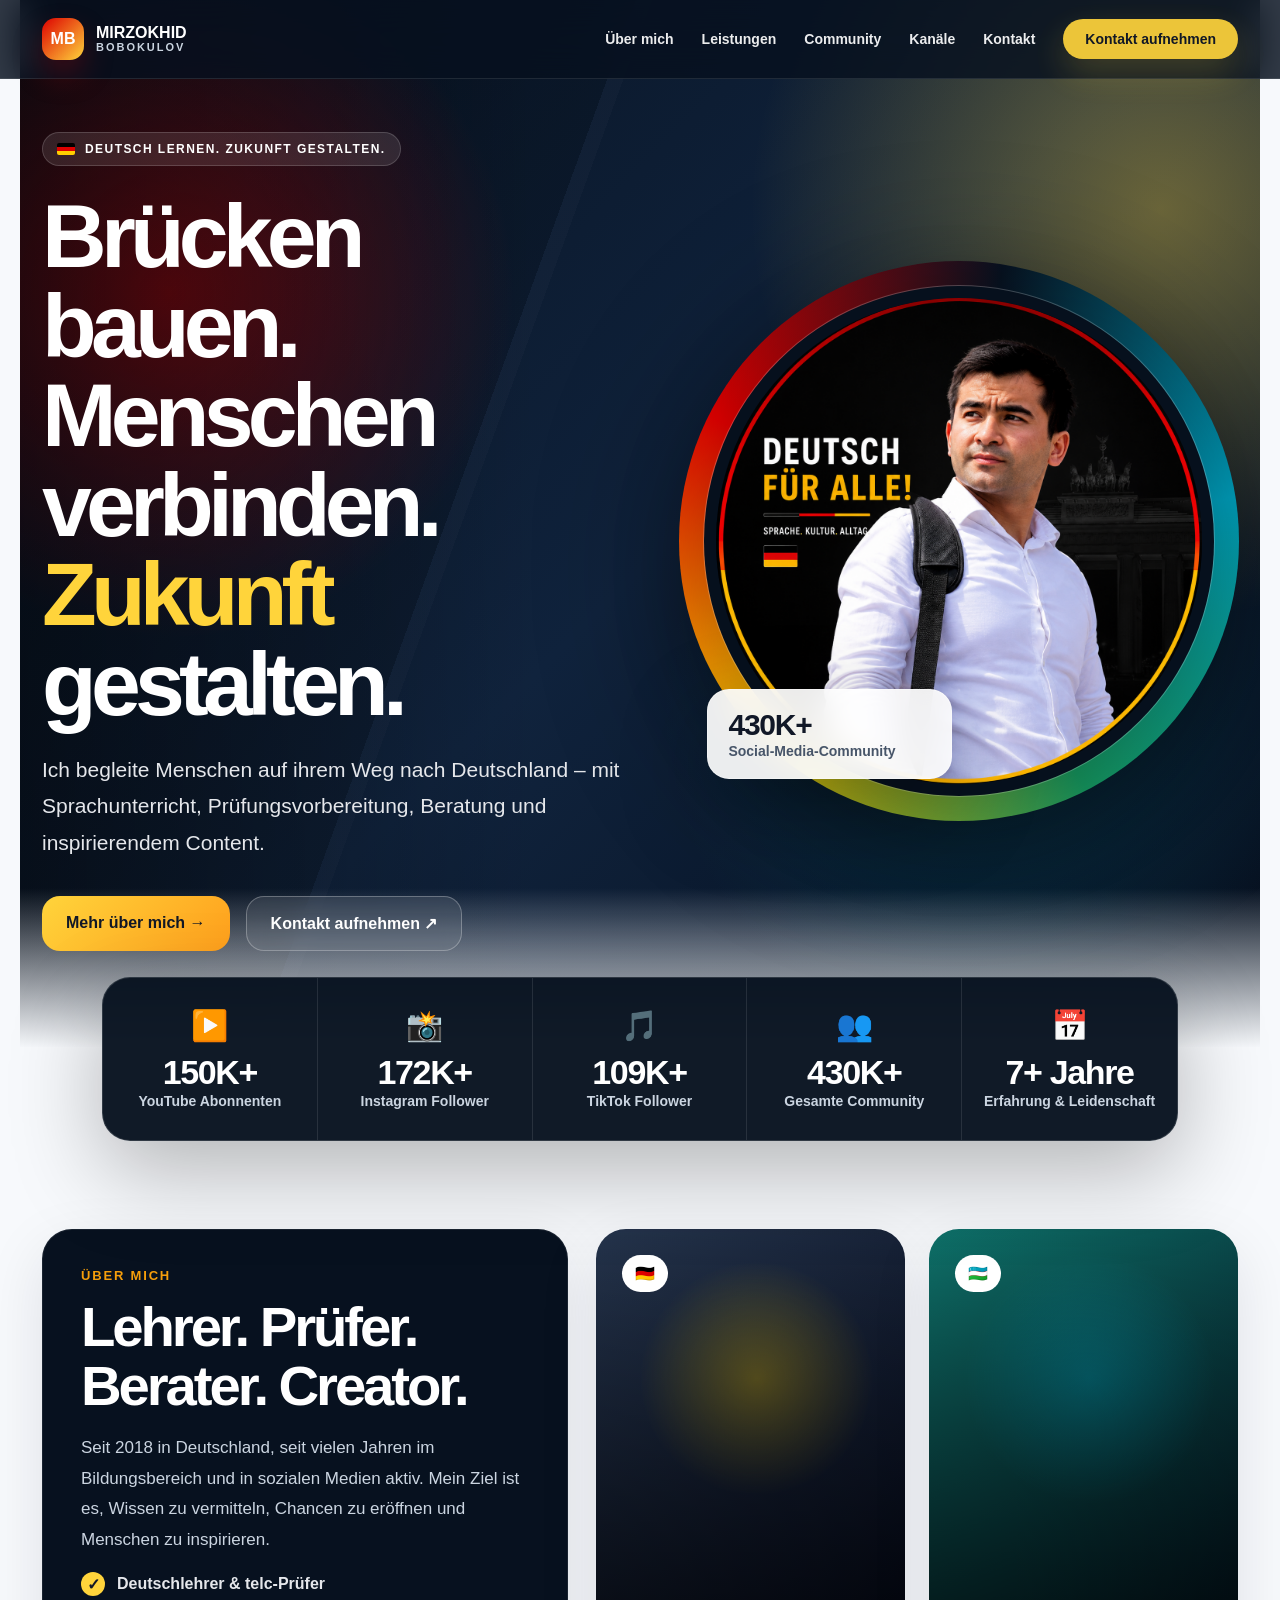
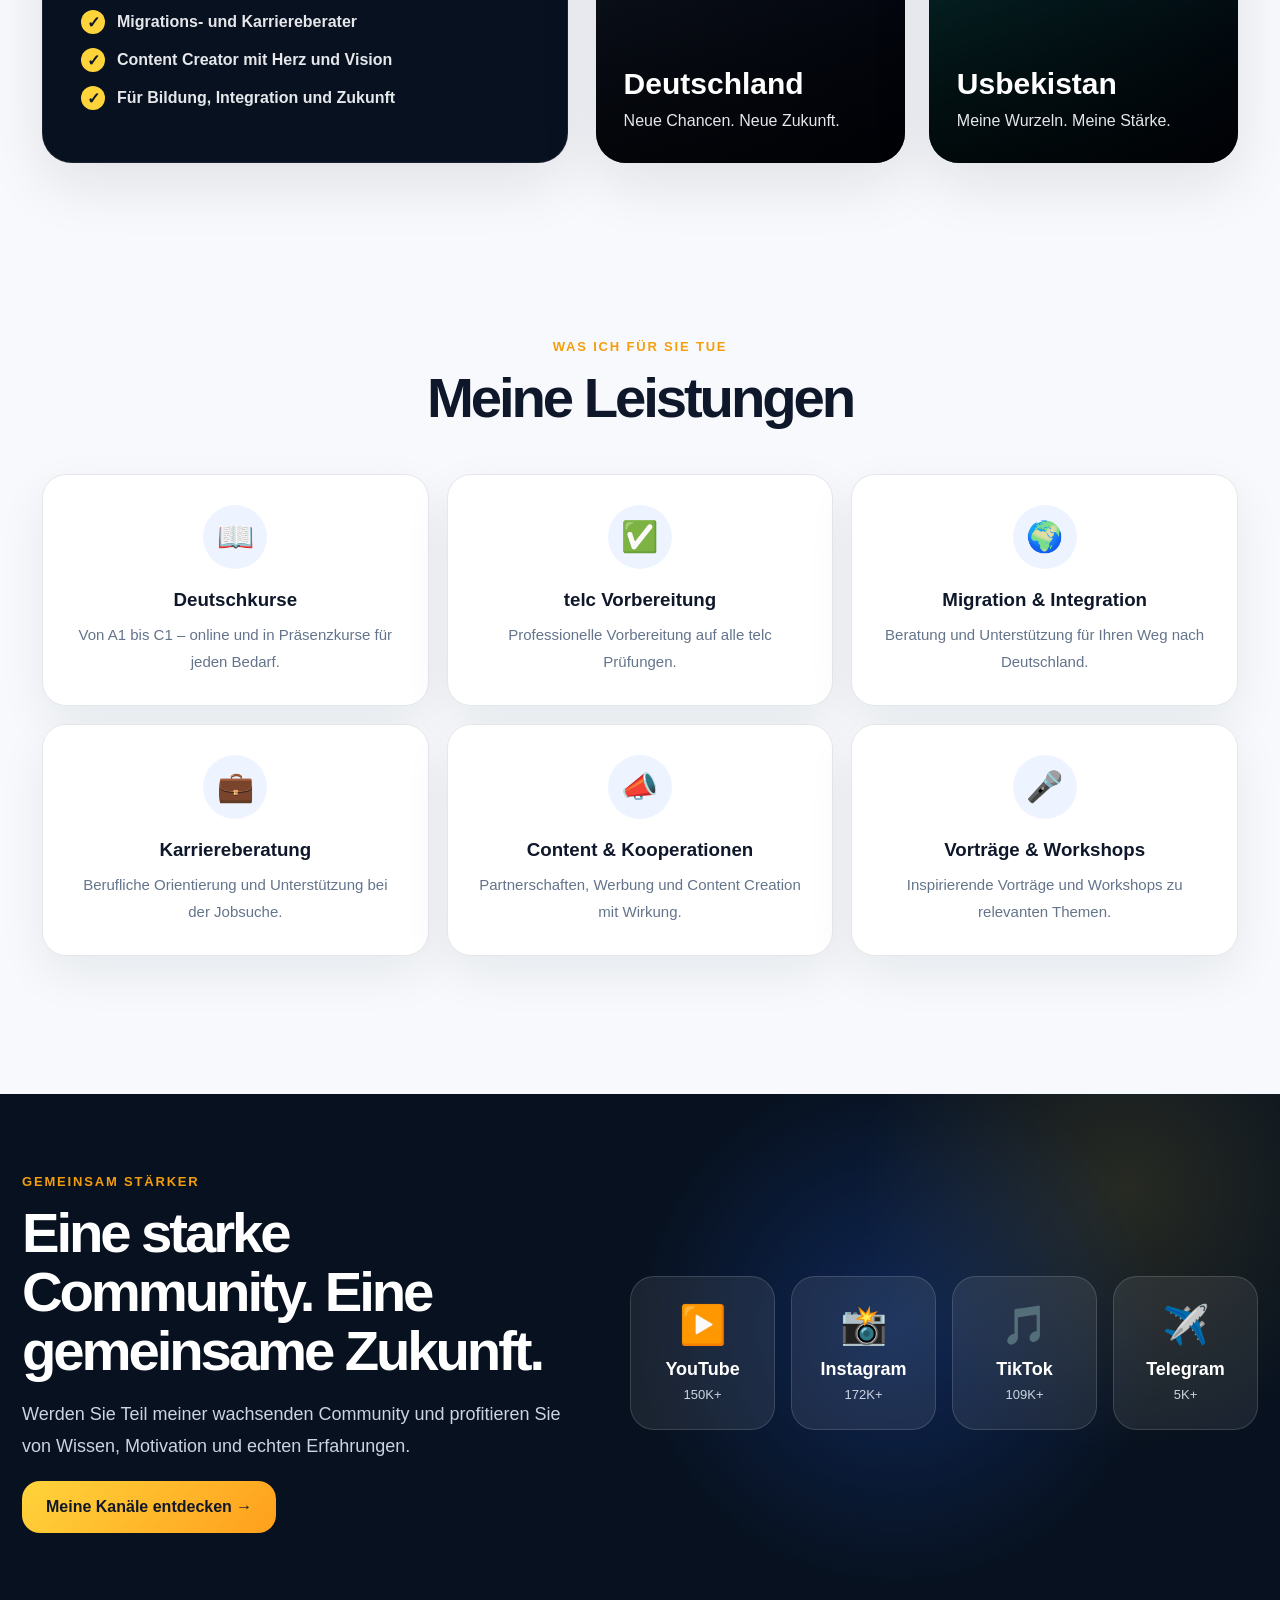
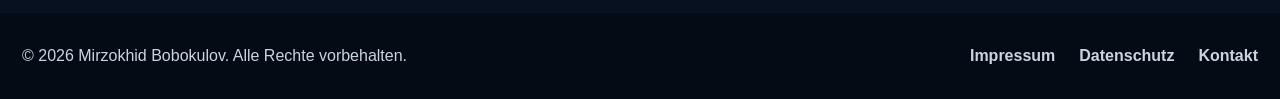
==== commit 08184a05: "Add files via upload" ====
--- a/index.html
+++ b/index.html
@@ -3,131 +3,318 @@
 <head>
   <meta charset="UTF-8" />
   <meta name="viewport" content="width=device-width, initial-scale=1.0" />
-  <meta name="description" content="Offizielle Website von Mirzokhid Bobokulov – Deutschlehrer, telc-Prüfer, Content Creator sowie Migrations- und Karriereberater in Deutschland." />
-  <meta name="theme-color" content="#0b0d12" />
-  <title>Mirzokhid Bobokulov – Deutschlehrer, telc-Prüfer & Content Creator</title>
-  <link rel="stylesheet" href="style.css" />
+  <title>Mirzokhid Bobokulov | Offizielle Webseite</title>
+  <meta name="description" content="Deutschlehrer, telc-Prüfer, Content Creator sowie Migrations- und Karriereberater in Deutschland." />
+  <link rel="preload" href="profile.png" as="image">
+
+  <style>
+    :root{
+      --bg:#07111f;
+      --bg2:#0b1a2f;
+      --paper:#f7f9fc;
+      --text:#0f172a;
+      --muted:#64748b;
+      --white:#ffffff;
+      --yellow:#ffd43b;
+      --red:#dd0000;
+      --blue:#0099b5;
+      --green:#169b62;
+      --line:rgba(255,255,255,.16);
+      --shadow:0 30px 90px rgba(0,0,0,.28);
+      --soft-shadow:0 20px 60px rgba(15,23,42,.10);
+    }
+
+    *{box-sizing:border-box}
+    html{scroll-behavior:smooth}
+    body{margin:0;font-family:Arial,Helvetica,sans-serif;background:var(--paper);color:var(--text)}
+    a{text-decoration:none;color:inherit}
+
+    header{
+      position:fixed;top:0;left:0;right:0;z-index:100;
+      background:rgba(7,17,31,.82);
+      backdrop-filter:blur(18px);
+      border-bottom:1px solid rgba(255,255,255,.10);
+    }
+    .nav{
+      max-width:1240px;margin:0 auto;padding:18px 22px;
+      display:flex;align-items:center;justify-content:space-between;
+    }
+    .brand{display:flex;align-items:center;gap:12px;color:white;font-weight:900}
+    .mark{
+      width:42px;height:42px;border-radius:14px;display:grid;place-items:center;
+      background:linear-gradient(135deg,var(--red),var(--yellow));box-shadow:0 15px 30px rgba(221,0,0,.25)
+    }
+    .brand span:last-child{line-height:1.05}
+    .brand small{display:block;color:#cbd5e1;letter-spacing:.18em;font-size:11px;font-weight:800}
+    nav{display:flex;gap:28px;align-items:center;color:white;font-size:14px;font-weight:900}
+    nav a{opacity:.92} nav a:hover{color:var(--yellow)}
+    .nav-cta{background:var(--yellow);color:#111827!important;padding:12px 22px;border-radius:999px;box-shadow:0 15px 35px rgba(255,212,59,.22)}
+
+    .hero{
+      min-height:900px;
+      padding:132px 22px 96px;
+      color:white;
+      position:relative;
+      overflow:hidden;
+      background:
+        radial-gradient(circle at 12% 28%, rgba(221,0,0,.55), transparent 26%),
+        radial-gradient(circle at 92% 20%, rgba(255,212,59,.38), transparent 29%),
+        linear-gradient(135deg,#07111f 0%,#10233d 52%,#06101e 100%);
+    }
+    .hero:before{
+      content:"";position:absolute;inset:0;
+      background:
+        linear-gradient(90deg,rgba(0,0,0,.42),transparent 42%),
+        linear-gradient(110deg,rgba(0,0,0,.16) 0 38%,rgba(255,255,255,.02) 38% 39%,transparent 39%),
+        radial-gradient(circle at 78% 68%,rgba(0,153,181,.22),transparent 27%);
+      pointer-events:none;
+    }
+    .hero:after{
+      content:"";position:absolute;left:0;right:0;bottom:-1px;height:160px;
+      background:linear-gradient(0deg,var(--paper),transparent);
+    }
+    .hero-grid{
+      position:relative;z-index:2;max-width:1240px;margin:0 auto;
+      display:grid;grid-template-columns:1.02fr .98fr;gap:56px;align-items:center;
+    }
+    .eyebrow{
+      display:inline-flex;align-items:center;gap:10px;border:1px solid var(--line);
+      background:rgba(255,255,255,.10);border-radius:999px;padding:9px 14px;
+      font-size:12px;letter-spacing:.12em;text-transform:uppercase;font-weight:900;
+    }
+    .flag-de{width:18px;height:12px;border-radius:2px;background:linear-gradient(#000 0 33%,#dd0000 33% 66%,#ffce00 66%)}
+    h1{
+      margin:26px 0 22px;font-size:clamp(50px,7vw,92px);line-height:1.0;letter-spacing:-.065em;
+    }
+    .yellow{color:var(--yellow)}
+    .lead{max-width:640px;font-size:21px;line-height:1.75;color:#e5e7eb;margin:0 0 34px}
+    .actions{display:flex;flex-wrap:wrap;gap:16px}
+    .btn{
+      display:inline-flex;align-items:center;justify-content:center;gap:12px;
+      min-width:185px;padding:17px 24px;border-radius:18px;font-weight:900;
+      border:1px solid rgba(255,255,255,.28);color:white;background:rgba(255,255,255,.08);
+      backdrop-filter:blur(10px);transition:.25s ease;
+    }
+    .btn:hover{transform:translateY(-3px)}
+    .btn.primary{background:linear-gradient(135deg,var(--yellow),#ff9f1c);color:#111827;border:0}
+
+    .visual{position:relative;display:grid;place-items:center;min-height:560px}
+    .halo{
+      position:absolute;width:min(88vw,560px);height:min(88vw,560px);border-radius:50%;
+      background:conic-gradient(from 225deg,#ffce00,#dd0000,#07111f,#0099b5,#169b62,#ffce00);
+      filter:drop-shadow(0 28px 70px rgba(0,0,0,.45));
+    }
+    .portrait{
+      position:relative;width:min(82vw,510px);height:min(82vw,510px);
+      border-radius:50%;overflow:hidden;border:12px solid rgba(7,17,31,.84);
+      box-shadow:0 0 0 1px rgba(255,255,255,.22),var(--shadow);
+      background:#050b14;
+    }
+    .portrait img{width:100%;height:100%;object-fit:cover;display:block}
+    .label-card{
+      position:absolute;bottom:42px;left:28px;background:rgba(255,255,255,.92);
+      color:#111827;border:1px solid rgba(255,255,255,.35);border-radius:22px;
+      padding:18px 20px;width:245px;box-shadow:var(--shadow);backdrop-filter:blur(16px);
+    }
+    .label-card strong{display:block;font-size:30px;letter-spacing:-.04em}
+    .label-card span{color:#475569;font-weight:800;font-size:14px}
+
+    .stats-wrap{max-width:1120px;margin:-70px auto 0;padding:0 22px;position:relative;z-index:10}
+    .stats{
+      display:grid;grid-template-columns:repeat(5,1fr);overflow:hidden;border-radius:28px;
+      background:rgba(7,17,31,.96);border:1px solid rgba(255,255,255,.14);
+      box-shadow:var(--shadow);color:white;
+    }
+    .stat{text-align:center;padding:30px 18px;border-right:1px solid rgba(255,255,255,.10)}
+    .stat:last-child{border-right:0}
+    .stat .emoji{font-size:30px;margin-bottom:10px}
+    .stat strong{display:block;font-size:34px;letter-spacing:-.04em}
+    .stat span{color:#cbd5e1;font-size:14px;font-weight:700}
+
+    section{max-width:1240px;margin:0 auto;padding:88px 22px}
+    .kicker{color:#f59e0b;font-size:13px;text-transform:uppercase;letter-spacing:.14em;font-weight:900;margin-bottom:14px}
+    h2{font-size:clamp(34px,4.4vw,58px);line-height:1.05;letter-spacing:-.055em;margin:0 0 18px}
+    p{line-height:1.8}
+    .muted{color:var(--muted);font-size:18px}
+
+    .about-grid{display:grid;grid-template-columns:.9fr 1.1fr;gap:28px;align-items:stretch}
+    .about-card{
+      background:#07111f;color:white;border-radius:30px;padding:38px;box-shadow:var(--soft-shadow);
+      border:1px solid rgba(255,255,255,.08);
+    }
+    .about-card p{color:#cbd5e1;font-size:17px}
+    .check{display:flex;align-items:center;gap:12px;margin:14px 0;font-weight:800;color:#e5e7eb}
+    .check b{width:24px;height:24px;border-radius:50%;display:grid;place-items:center;background:var(--yellow);color:#111827}
+
+    .places{display:grid;grid-template-columns:1fr 1fr;gap:24px}
+    .place{
+      min-height:390px;border-radius:30px;padding:28px;display:flex;flex-direction:column;justify-content:flex-end;
+      position:relative;overflow:hidden;color:white;box-shadow:var(--soft-shadow);
+    }
+    .place:before{content:"";position:absolute;inset:0;background:linear-gradient(180deg,rgba(0,0,0,.04),rgba(0,0,0,.80))}
+    .place *{position:relative;z-index:2}
+    .place.de{background:radial-gradient(circle at 52% 28%,rgba(255,206,0,.36),transparent 28%),linear-gradient(135deg,#26364f,#020617)}
+    .place.uz{background:radial-gradient(circle at 52% 28%,rgba(0,153,181,.43),transparent 30%),linear-gradient(135deg,#0f766e,#020617)}
+    .badge{position:absolute;left:26px;top:26px;background:white;color:#111827;border-radius:999px;padding:9px 13px;font-weight:900}
+    .place h3{font-size:30px;margin:0 0 6px}.place p{margin:0;color:#e5e7eb}
+
+    .section-head{text-align:center;max-width:760px;margin:0 auto 46px}
+    .section-head p{color:var(--muted);font-size:18px}
+    .services{display:grid;grid-template-columns:repeat(3,1fr);gap:18px}
+    .service{
+      background:white;border:1px solid #e5e7eb;border-radius:24px;padding:30px;text-align:center;
+      box-shadow:0 18px 48px rgba(15,23,42,.07);transition:.25s ease;
+    }
+    .service:hover{transform:translateY(-5px);box-shadow:0 26px 65px rgba(15,23,42,.11)}
+    .service .icon{width:64px;height:64px;margin:0 auto 20px;border-radius:50%;display:grid;place-items:center;background:#eef4ff;font-size:30px}
+    .service h3{margin:0 0 10px}.service p{color:var(--muted);margin:0;font-size:15px}
+
+    .community{max-width:none;background:#07111f;color:white;margin-top:50px;padding:80px 22px;position:relative;overflow:hidden}
+    .community:before{content:"";position:absolute;inset:0;background:radial-gradient(circle at 70% 45%,rgba(37,99,235,.26),transparent 28%),radial-gradient(circle at 88% 18%,rgba(255,212,59,.13),transparent 22%)}
+    .community-inner{position:relative;z-index:2;max-width:1240px;margin:0 auto;display:grid;grid-template-columns:.95fr 1.05fr;gap:40px;align-items:center}
+    .community p{color:#cbd5e1;font-size:18px}
+    .socials{display:grid;grid-template-columns:repeat(4,1fr);gap:16px}
+    .social{background:rgba(255,255,255,.08);border:1px solid rgba(255,255,255,.14);border-radius:24px;padding:26px 18px;text-align:center;transition:.25s ease}
+    .social:hover{transform:translateY(-4px);background:rgba(255,255,255,.12)}
+    .social .sicon{font-size:38px;margin-bottom:12px}.social strong{display:block;font-size:18px;margin-bottom:5px}.social span{color:#cbd5e1;font-size:13px}
+
+    footer{background:#050b14;color:#cbd5e1;padding:34px 22px}
+    .footer{max-width:1240px;margin:0 auto;display:flex;justify-content:space-between;gap:20px}
+    .footer a{margin-left:24px;color:#cbd5e1;font-weight:800}
+
+    @media(max-width:950px){
+      nav{display:none}.hero{min-height:auto;padding-top:112px}.hero-grid,.about-grid,.community-inner{grid-template-columns:1fr}
+      .visual{min-height:420px}.stats{grid-template-columns:1fr 1fr}.places,.services{grid-template-columns:1fr}.socials{grid-template-columns:1fr 1fr}
+    }
+    @media(max-width:560px){
+      h1{font-size:46px}.lead{font-size:18px}.actions .btn{width:100%}.stats{grid-template-columns:1fr}
+      .portrait{width:330px;height:330px}.halo{width:360px;height:360px}.label-card{position:relative;left:auto;bottom:auto;margin-top:-34px;width:100%}
+      .socials{grid-template-columns:1fr}.footer{display:block;text-align:center}.footer div:last-child{margin-top:16px}.footer a{margin:0 9px}
+    }
+  </style>
 </head>
+
 <body>
-  <div class="bg-orb orb-one"></div>
-  <div class="bg-orb orb-two"></div>
-
-  <header class="site-header">
-    <a class="brand" href="index.html" aria-label="Startseite">
-      <span class="brand-mark">MB</span>
-      <span>Mirzokhid Bobokulov</span>
-    </a>
-    <nav class="nav" aria-label="Hauptnavigation">
-      <a href="#ueber-mich">Über mich</a>
-      <a href="#community">Community</a>
-      <a href="#leistungen">Leistungen</a>
-      <a href="#kanaele">Kanäle</a>
-      <a class="nav-cta" href="kontakt.html">Kontakt</a>
-    </nav>
+  <header>
+    <div class="nav">
+      <a class="brand" href="index.html">
+        <span class="mark">MB</span>
+        <span>MIRZOKHID<small>BOBOKULOV</small></span>
+      </a>
+      <nav>
+        <a href="#ueber-mich">Über mich</a>
+        <a href="#leistungen">Leistungen</a>
+        <a href="#community">Community</a>
+        <a href="#kanaele">Kanäle</a>
+        <a href="kontakt.html">Kontakt</a>
+        <a class="nav-cta" href="kontakt.html">Kontakt aufnehmen</a>
+      </nav>
+    </div>
   </header>
 
   <main>
     <section class="hero">
-      <div class="hero-copy reveal">
-        <p class="eyebrow"><span></span> Offizielle Website</p>
-        <h1>Deutsch lernen. In Deutschland ankommen. Zukunft gestalten.</h1>
-        <p class="subtitle">Ich bin Deutschlehrer, telc-Prüfer, Content Creator sowie Migrations- und Karriereberater in Deutschland.</p>
-        <p class="lead">Seit über sieben Jahren unterstütze ich Menschen auf ihrem Weg nach Deutschland – durch Sprachunterricht, telc-Prüfungsvorbereitung, Beratung und praxisnahe Inhalte in sozialen Medien.</p>
-        <div class="hero-actions">
-          <a class="btn primary" href="kontakt.html">Kontakt aufnehmen</a>
-          <a class="btn secondary" href="#community">Community ansehen</a>
-        </div>
-        <div class="trust-row" aria-label="Kurzprofil">
-          <span>🇩🇪 In Deutschland seit 2018</span>
-          <span>telc-Prüfer</span>
-          <span>430K+ Community</span>
-        </div>
-      </div>
-      <div class="hero-visual reveal">
-        <div class="portrait-card">
-          <img src="profile.png" alt="Mirzokhid Bobokulov" />
-          <div class="portrait-badge">Deutschlehrer · telc-Prüfer</div>
+      <div class="hero-grid">
+        <div>
+          <div class="eyebrow"><span class="flag-de"></span> Deutsch lernen. Zukunft gestalten.</div>
+          <h1>Brücken bauen.<br>Menschen verbinden.<br><span class="yellow">Zukunft</span> gestalten.</h1>
+          <p class="lead">
+            Ich begleite Menschen auf ihrem Weg nach Deutschland – mit Sprachunterricht,
+            Prüfungsvorbereitung, Beratung und inspirierendem Content.
+          </p>
+          <div class="actions">
+            <a class="btn primary" href="#ueber-mich">Mehr über mich →</a>
+            <a class="btn" href="kontakt.html">Kontakt aufnehmen ↗</a>
+          </div>
+        </div>
+
+        <div class="visual">
+          <div class="halo"></div>
+          <div class="portrait">
+            <img src="profile.png" alt="Mirzokhid Bobokulov">
+          </div>
+          <div class="label-card">
+            <strong>430K+</strong>
+            <span>Social-Media-Community</span>
+          </div>
         </div>
       </div>
     </section>
 
-    <section class="stats reveal" id="community">
-      <article><strong>430K+</strong><span>Gesamte Community</span><small>über Social Media</small></article>
-      <article><strong>150K+</strong><span>YouTube</span><small>@mirzo_in_germany</small></article>
-      <article><strong>172K+</strong><span>Instagram</span><small>UZ & DE Kanäle</small></article>
-      <article><strong>109K+</strong><span>TikTok</span><small>UZ & DE Kanäle</small></article>
-      <article><strong>7+</strong><span>Jahre aktiv</span><small>Content Creation</small></article>
-      <article><strong>2018</strong><span>Deutschland</span><small>Erfahrung vor Ort</small></article>
+    <div class="stats-wrap">
+      <div class="stats">
+        <div class="stat"><div class="emoji">▶️</div><strong>150K+</strong><span>YouTube Abonnenten</span></div>
+        <div class="stat"><div class="emoji">📸</div><strong>172K+</strong><span>Instagram Follower</span></div>
+        <div class="stat"><div class="emoji">🎵</div><strong>109K+</strong><span>TikTok Follower</span></div>
+        <div class="stat"><div class="emoji">👥</div><strong>430K+</strong><span>Gesamte Community</span></div>
+        <div class="stat"><div class="emoji">📅</div><strong>7+ Jahre</strong><span>Erfahrung & Leidenschaft</span></div>
+      </div>
+    </div>
+
+    <section id="ueber-mich">
+      <div class="about-grid">
+        <div class="about-card">
+          <div class="kicker">Über mich</div>
+          <h2>Lehrer. Prüfer. Berater. Creator.</h2>
+          <p>
+            Seit 2018 in Deutschland, seit vielen Jahren im Bildungsbereich und in sozialen Medien aktiv.
+            Mein Ziel ist es, Wissen zu vermitteln, Chancen zu eröffnen und Menschen zu inspirieren.
+          </p>
+          <div class="check"><b>✓</b>Deutschlehrer & telc-Prüfer</div>
+          <div class="check"><b>✓</b>Migrations- und Karriereberater</div>
+          <div class="check"><b>✓</b>Content Creator mit Herz und Vision</div>
+          <div class="check"><b>✓</b>Für Bildung, Integration und Zukunft</div>
+        </div>
+
+        <div class="places">
+          <div class="place de"><span class="badge">🇩🇪</span><h3>Deutschland</h3><p>Neue Chancen. Neue Zukunft.</p></div>
+          <div class="place uz"><span class="badge">🇺🇿</span><h3>Usbekistan</h3><p>Meine Wurzeln. Meine Stärke.</p></div>
+        </div>
+      </div>
     </section>
 
-    <section class="section split" id="ueber-mich">
-      <div class="section-copy reveal">
-        <p class="section-kicker">Über mich</p>
-        <h2>Sprache, Bildung und Orientierung für Menschen mit Deutschland-Ziel.</h2>
-      </div>
-      <div class="text-panel reveal">
-        <p>Ich lebe seit vielen Jahren in Deutschland und arbeite als Deutschlehrer, telc-Prüfer sowie Migrations- und Karriereberater. Mein Ziel ist es, Menschen dabei zu helfen, erfolgreich Deutsch zu lernen, sich besser in Deutschland zu orientieren und ihre beruflichen Ziele zu erreichen.</p>
-        <p>Neben meiner beruflichen Tätigkeit veröffentliche ich seit über sieben Jahren Inhalte rund um Deutschland, Sprache, Integration, Alltag, Ausbildung und Karriere. Dabei erreiche ich heute eine große usbekisch- und deutschsprachige Community.</p>
+    <section id="leistungen">
+      <div class="section-head">
+        <div class="kicker">Was ich für Sie tue</div>
+        <h2>Meine Leistungen</h2>
+      </div>
+      <div class="services">
+        <div class="service"><div class="icon">📖</div><h3>Deutschkurse</h3><p>Von A1 bis C1 – online und in Präsenzkurse für jeden Bedarf.</p></div>
+        <div class="service"><div class="icon">✅</div><h3>telc Vorbereitung</h3><p>Professionelle Vorbereitung auf alle telc Prüfungen.</p></div>
+        <div class="service"><div class="icon">🌍</div><h3>Migration & Integration</h3><p>Beratung und Unterstützung für Ihren Weg nach Deutschland.</p></div>
+        <div class="service"><div class="icon">💼</div><h3>Karriereberatung</h3><p>Berufliche Orientierung und Unterstützung bei der Jobsuche.</p></div>
+        <div class="service"><div class="icon">📣</div><h3>Content & Kooperationen</h3><p>Partnerschaften, Werbung und Content Creation mit Wirkung.</p></div>
+        <div class="service"><div class="icon">🎤</div><h3>Vorträge & Workshops</h3><p>Inspirierende Vorträge und Workshops zu relevanten Themen.</p></div>
       </div>
     </section>
 
-    <section class="section" id="leistungen">
-      <div class="section-head reveal">
-        <p class="section-kicker">Leistungen</p>
-        <h2>Schwerpunkte meiner Arbeit</h2>
-        <p>Professionelle Unterstützung für Sprache, Prüfung, Migration, Karriere und Kooperationen.</p>
-      </div>
-      <div class="service-grid reveal">
-        <article class="service-card"><span>🎓</span><h3>Deutschunterricht</h3><p>Strukturierter und praxisnaher Deutschunterricht von A1 bis C1.</p></article>
-        <article class="service-card"><span>📄</span><h3>telc-Prüfungsvorbereitung</h3><p>Zielgerichtete Vorbereitung auf telc B1, B2 und C1 Hochschule.</p></article>
-        <article class="service-card"><span>🧭</span><h3>Migration & Integration</h3><p>Orientierung rund um Deutschland, Alltag, Sprache und Integration.</p></article>
-        <article class="service-card"><span>💼</span><h3>Karriereberatung</h3><p>Beratung zu Ausbildung, Beruf, Bewerbung und beruflicher Entwicklung.</p></article>
-        <article class="service-card"><span>📣</span><h3>Social Media Kooperationen</h3><p>Kampagnen, Markenkooperationen und authentische Reichweite.</p></article>
-        <article class="service-card"><span>🎤</span><h3>Vorträge & Workshops</h3><p>Beiträge zu Sprache, Bildung, Migration und Deutschland-Erfahrung.</p></article>
-      </div>
-    </section>
-
-    <section class="section" id="kanaele">
-      <div class="section-head reveal">
-        <p class="section-kicker">Social Media</p>
-        <h2>Meine Kanäle</h2>
-        <p>Deutschsprachige und usbekischsprachige Inhalte rund um Deutschland, Sprache und Orientierung.</p>
-      </div>
-      <div class="channels reveal">
-        <article class="channel-card">
-          <h3>🇺🇿 Usbekischsprachige Kanäle</h3>
-          <a href="https://www.youtube.com/@mirzo_in_germany" target="_blank" rel="noopener"><b>YouTube</b><span>@mirzo_in_germany · 150.000+ Abonnenten</span></a>
-          <a href="https://www.instagram.com/mirzokhid.bobokulov/" target="_blank" rel="noopener"><b>Instagram</b><span>@mirzokhid.bobokulov · 32.000+ Follower</span></a>
-          <a href="https://www.tiktok.com/@mirzo_in_germany" target="_blank" rel="noopener"><b>TikTok</b><span>@mirzo_in_germany · 4.000+ Follower</span></a>
-          <a href="https://t.me/nemis_tili" target="_blank" rel="noopener"><b>Telegram</b><span>@nemis_tili · 5.000+ Abonnenten</span></a>
-        </article>
-        <article class="channel-card highlighted">
-          <h3>🇩🇪 Deutschsprachige Kanäle</h3>
-          <a href="https://www.instagram.com/german_in_germany/" target="_blank" rel="noopener"><b>Instagram</b><span>@german_in_germany · 140.000+ Follower</span></a>
-          <a href="https://www.tiktok.com/@deutsch_in_deutschland" target="_blank" rel="noopener"><b>TikTok</b><span>@deutsch_in_deutschland · 105.000+ Follower</span></a>
-        </article>
-      </div>
-    </section>
-
-    <section class="cta reveal">
-      <div>
-        <p class="section-kicker">Kontakt & Kooperation</p>
-        <h2>Sie möchten mit mir zusammenarbeiten?</h2>
-        <p>Für Kooperationen, Bildungsprojekte, Beratungstermine oder allgemeine Anfragen können Sie mir direkt über das Kontaktformular schreiben.</p>
-      </div>
-      <a class="btn primary" href="kontakt.html">Kontaktformular öffnen</a>
+    <section class="community" id="community">
+      <div class="community-inner">
+        <div>
+          <div class="kicker">Gemeinsam stärker</div>
+          <h2>Eine starke Community. Eine gemeinsame Zukunft.</h2>
+          <p>
+            Werden Sie Teil meiner wachsenden Community und profitieren Sie von Wissen,
+            Motivation und echten Erfahrungen.
+          </p>
+          <div class="actions"><a class="btn primary" href="#kanaele">Meine Kanäle entdecken →</a></div>
+        </div>
+
+        <div class="socials" id="kanaele">
+          <a class="social" href="https://www.youtube.com/@mirzo_in_germany" target="_blank" rel="noopener"><div class="sicon">▶️</div><strong>YouTube</strong><span>150K+</span></a>
+          <a class="social" href="https://www.instagram.com/mirzokhid.bobokulov/" target="_blank" rel="noopener"><div class="sicon">📸</div><strong>Instagram</strong><span>172K+</span></a>
+          <a class="social" href="#" target="_blank" rel="noopener"><div class="sicon">🎵</div><strong>TikTok</strong><span>109K+</span></a>
+          <a class="social" href="#" target="_blank" rel="noopener"><div class="sicon">✈️</div><strong>Telegram</strong><span>5K+</span></a>
+        </div>
+      </div>
     </section>
   </main>
 
-  <footer class="footer">
-    <span>© 2026 Mirzokhid Bobokulov</span>
-    <div>
-      <a href="kontakt.html">Kontakt</a>
-      <a href="impressum.html">Impressum</a>
-      <a href="datenschutz.html">Datenschutz</a>
+  <footer>
+    <div class="footer">
+      <div>© 2026 Mirzokhid Bobokulov. Alle Rechte vorbehalten.</div>
+      <div><a href="impressum.html">Impressum</a><a href="datenschutz.html">Datenschutz</a><a href="kontakt.html">Kontakt</a></div>
     </div>
   </footer>
-
-  <script src="script.js"></script>
 </body>
 </html>
